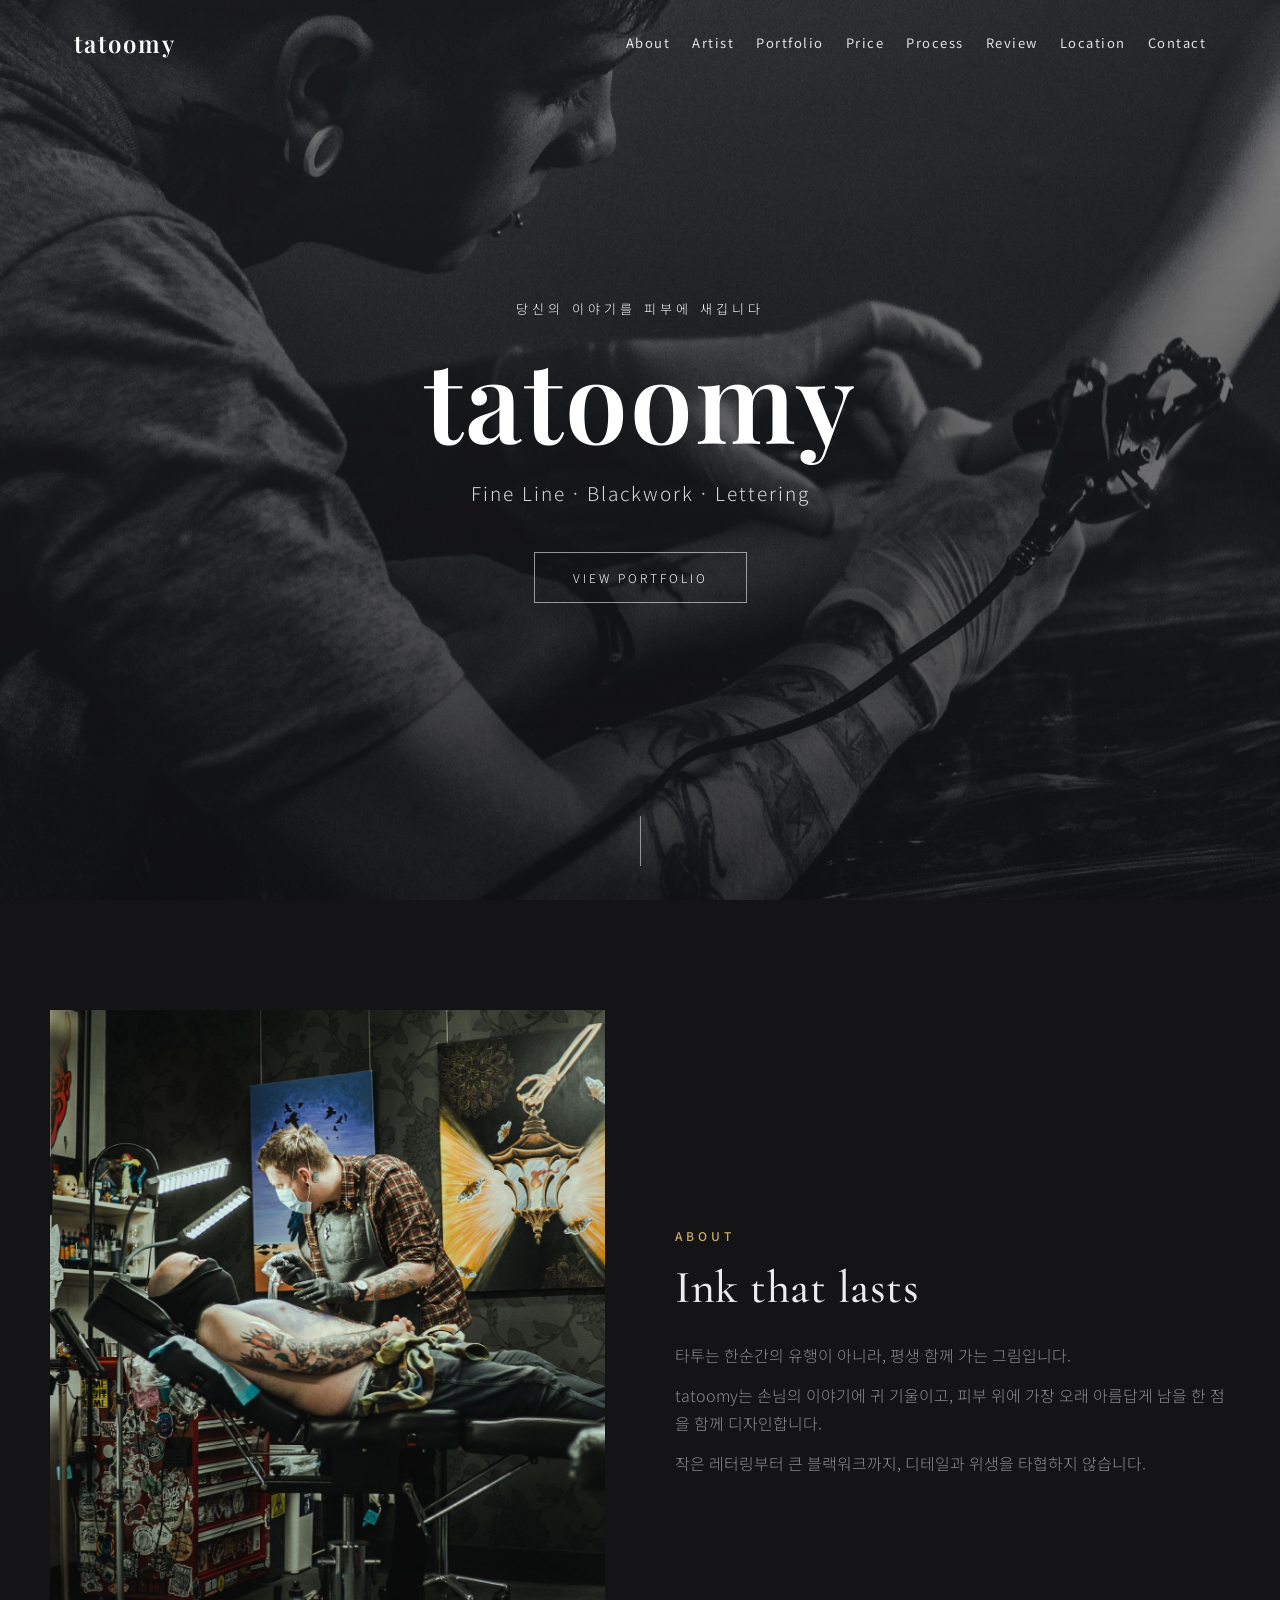
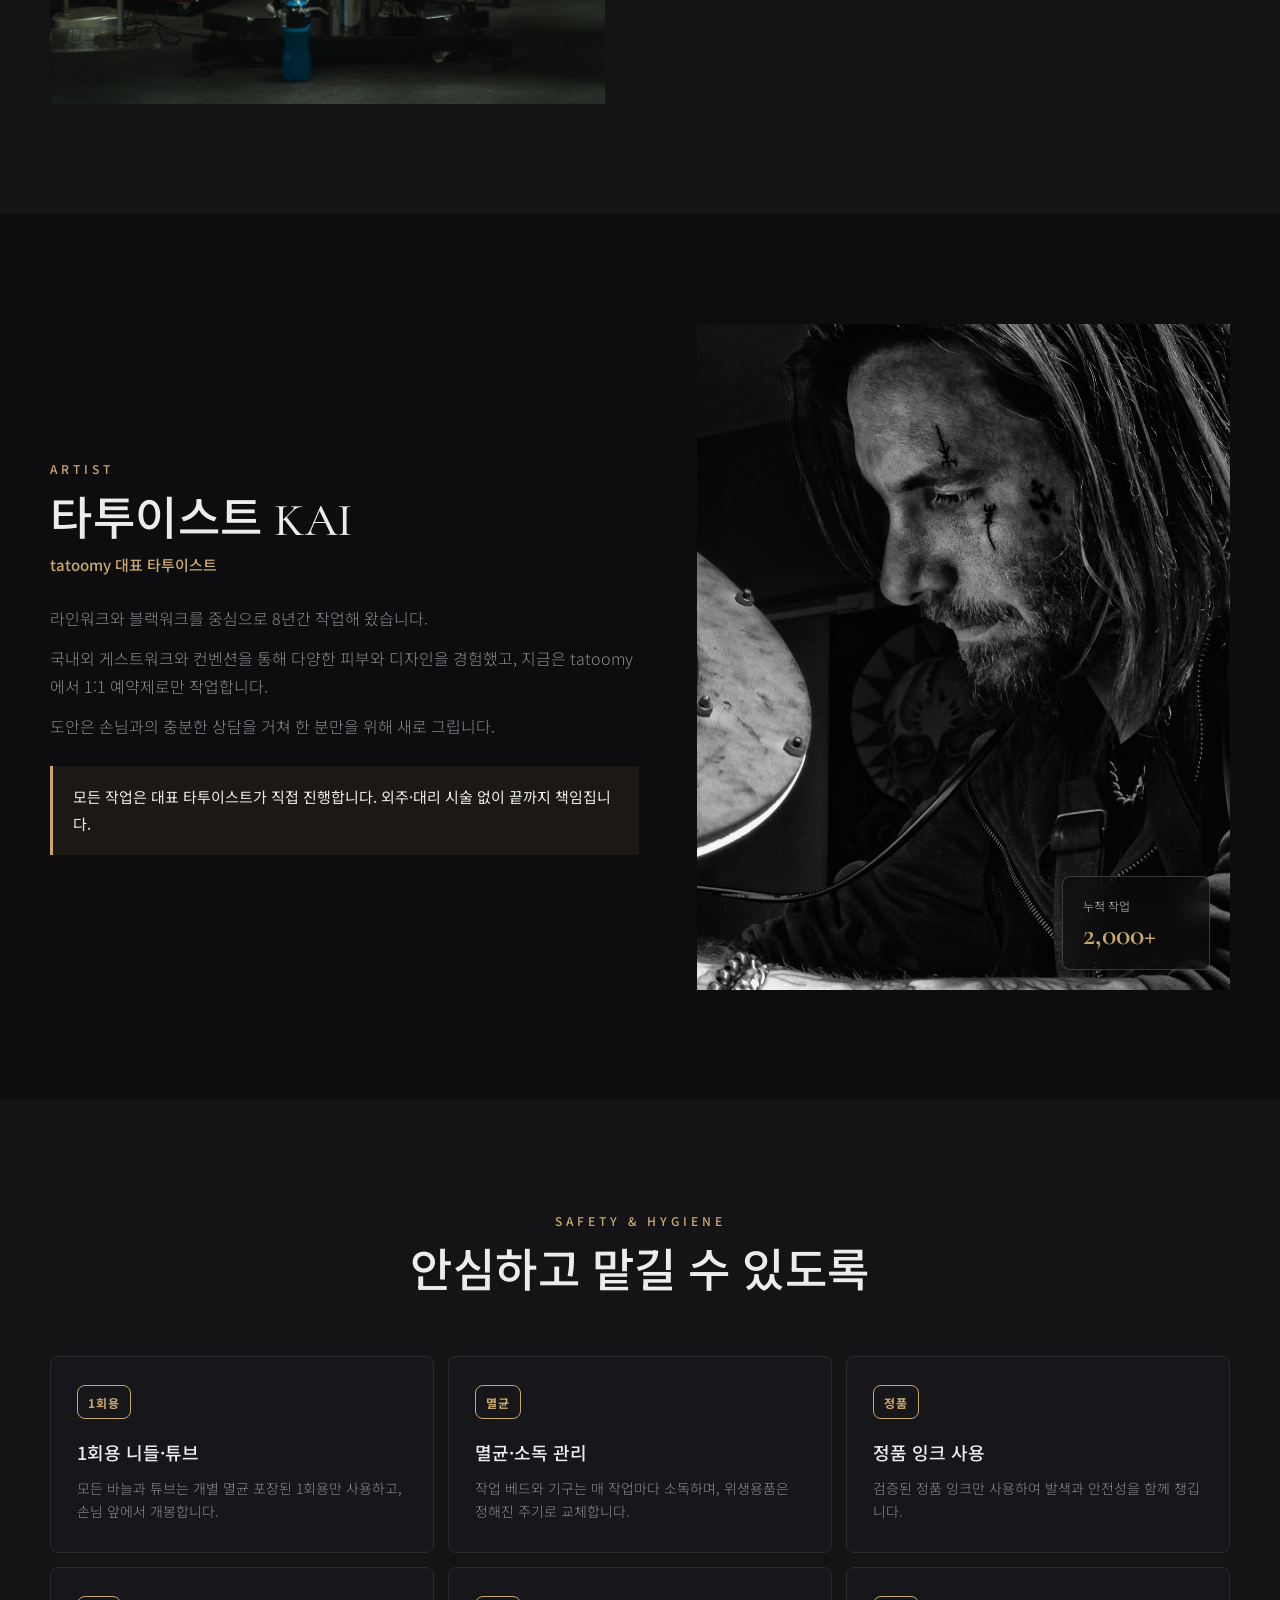
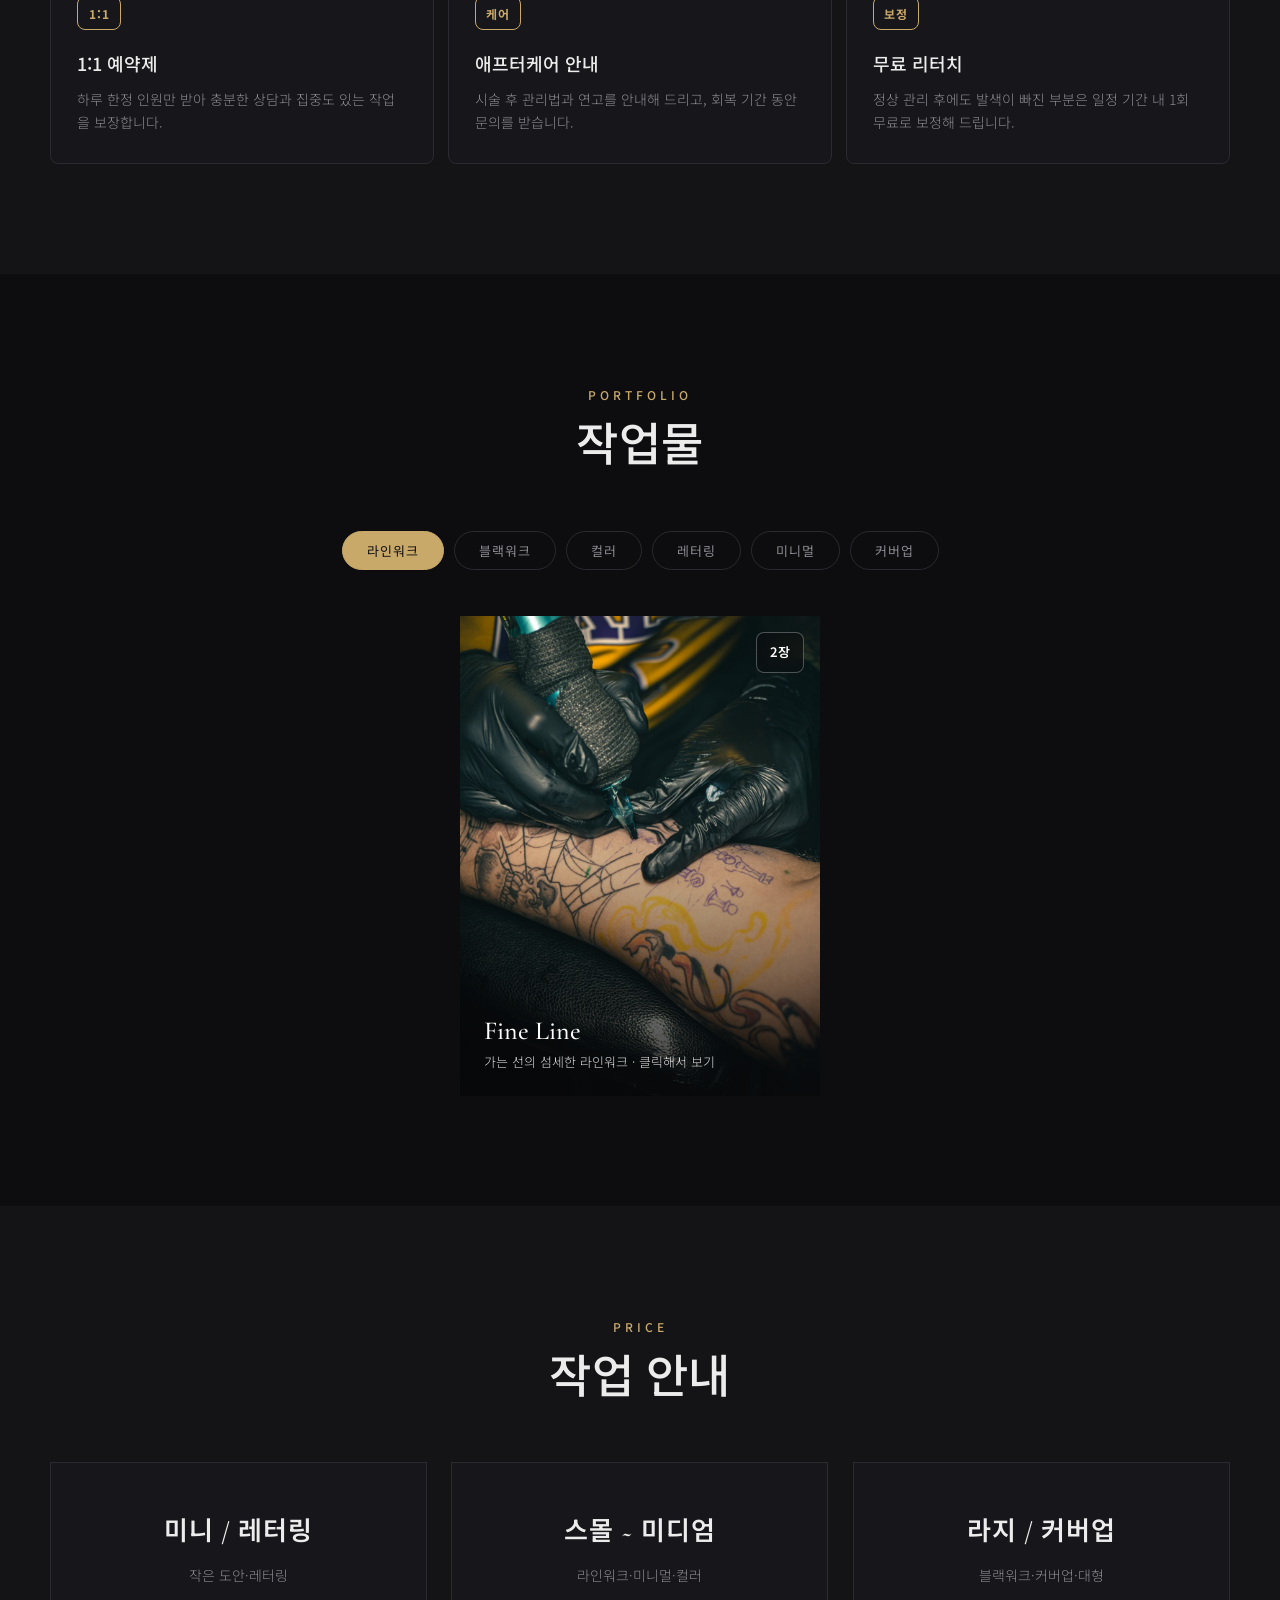
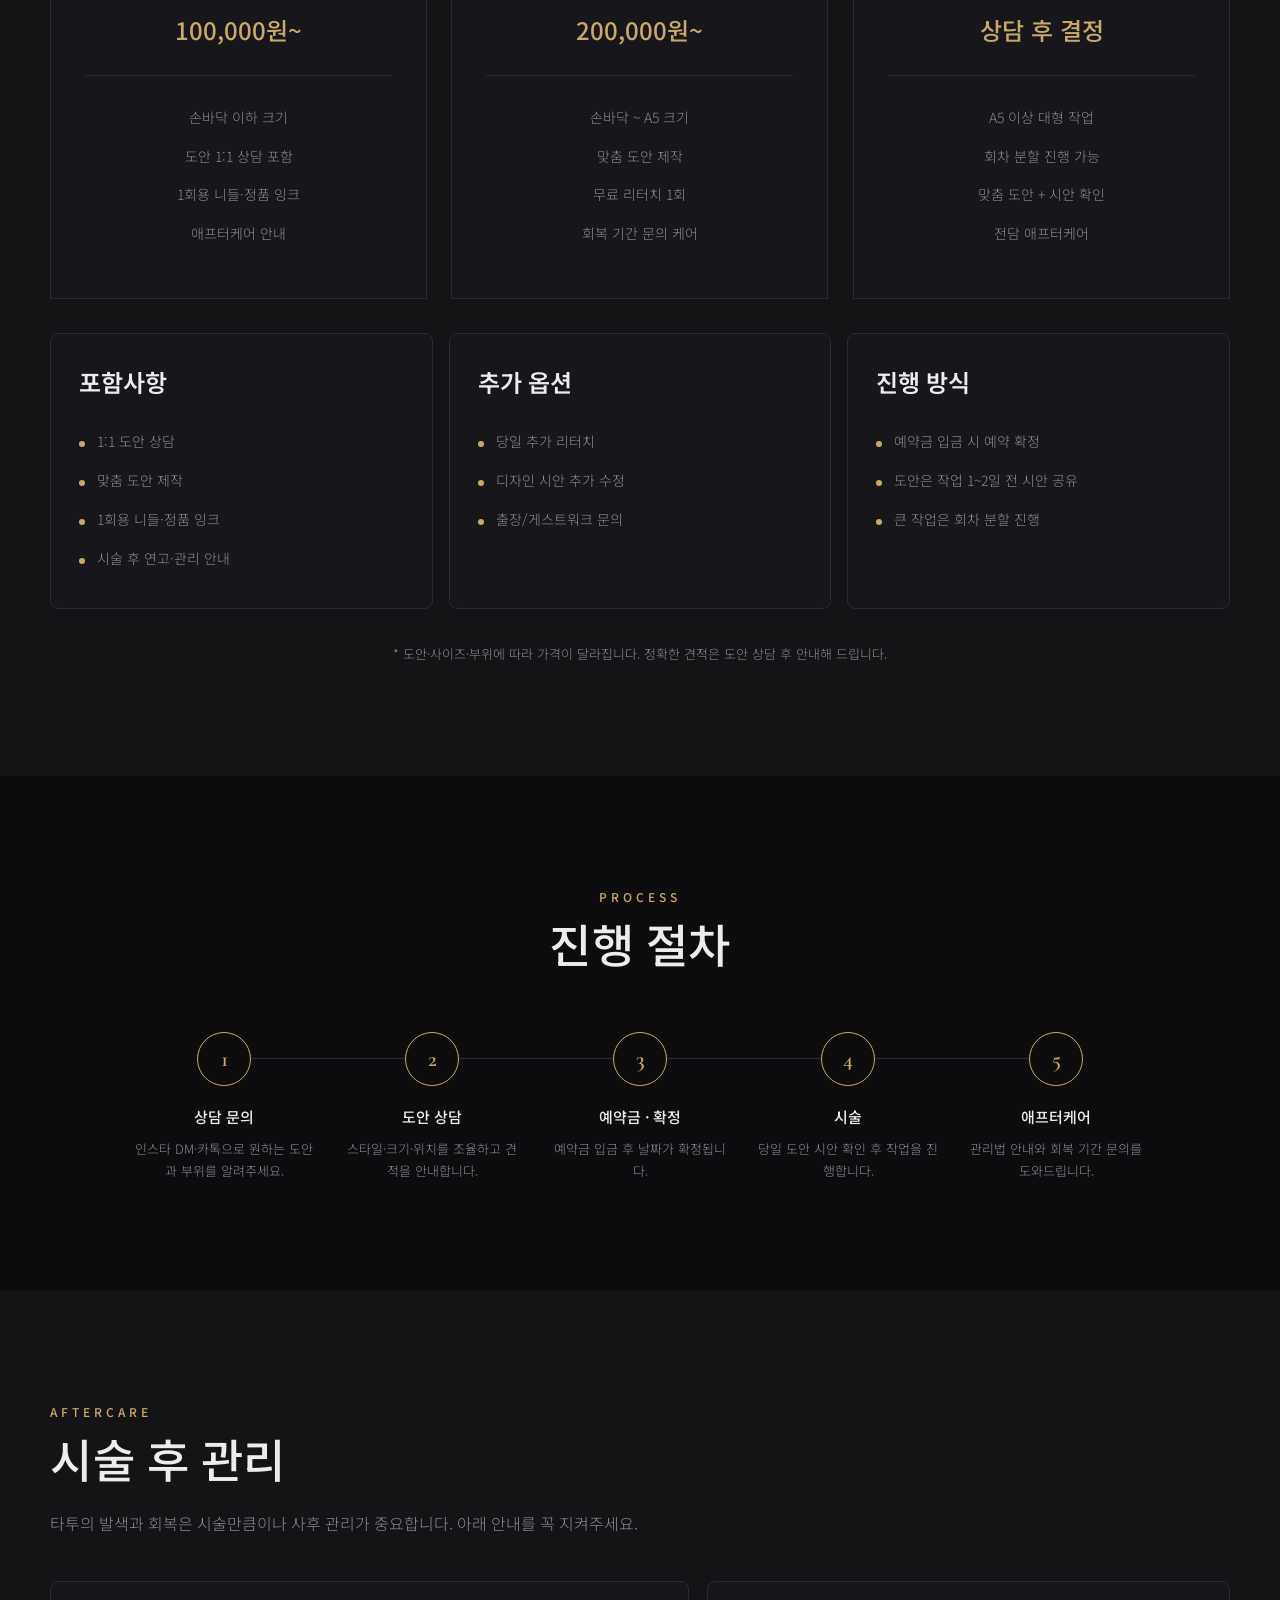
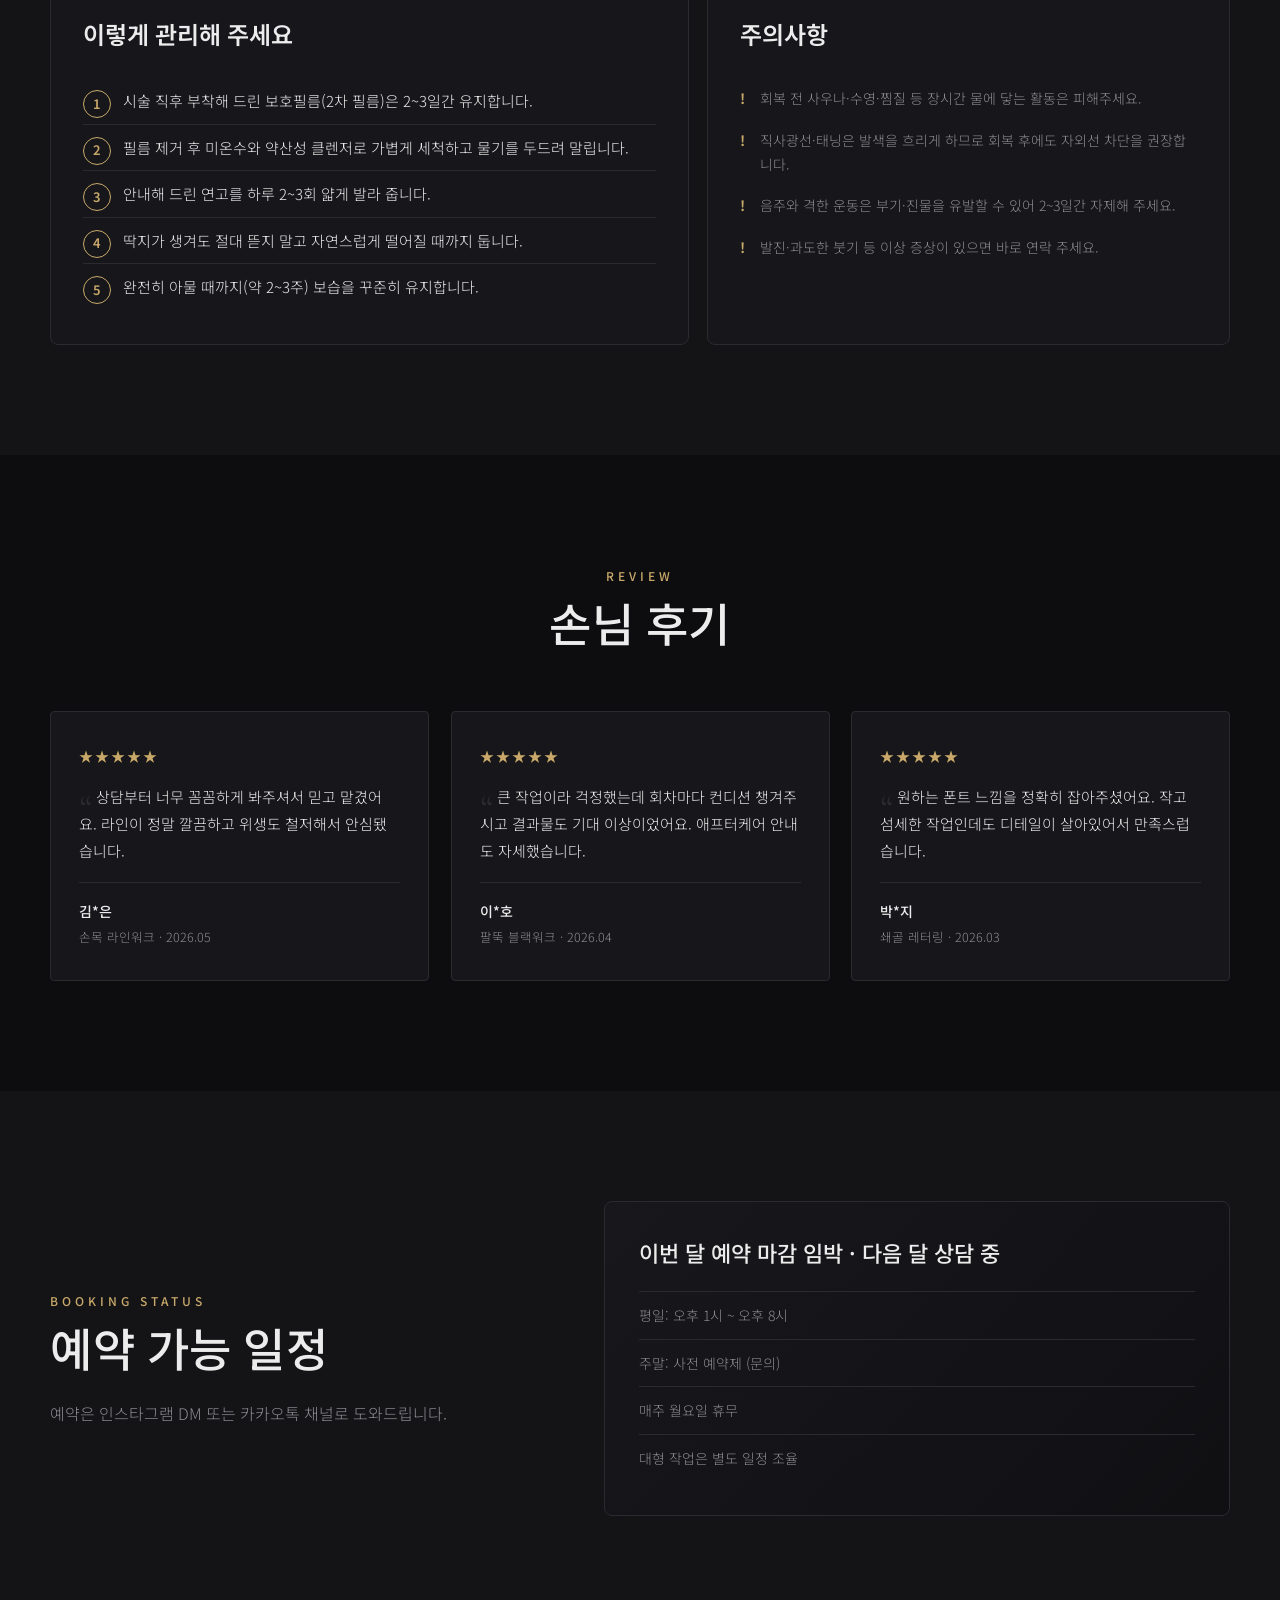
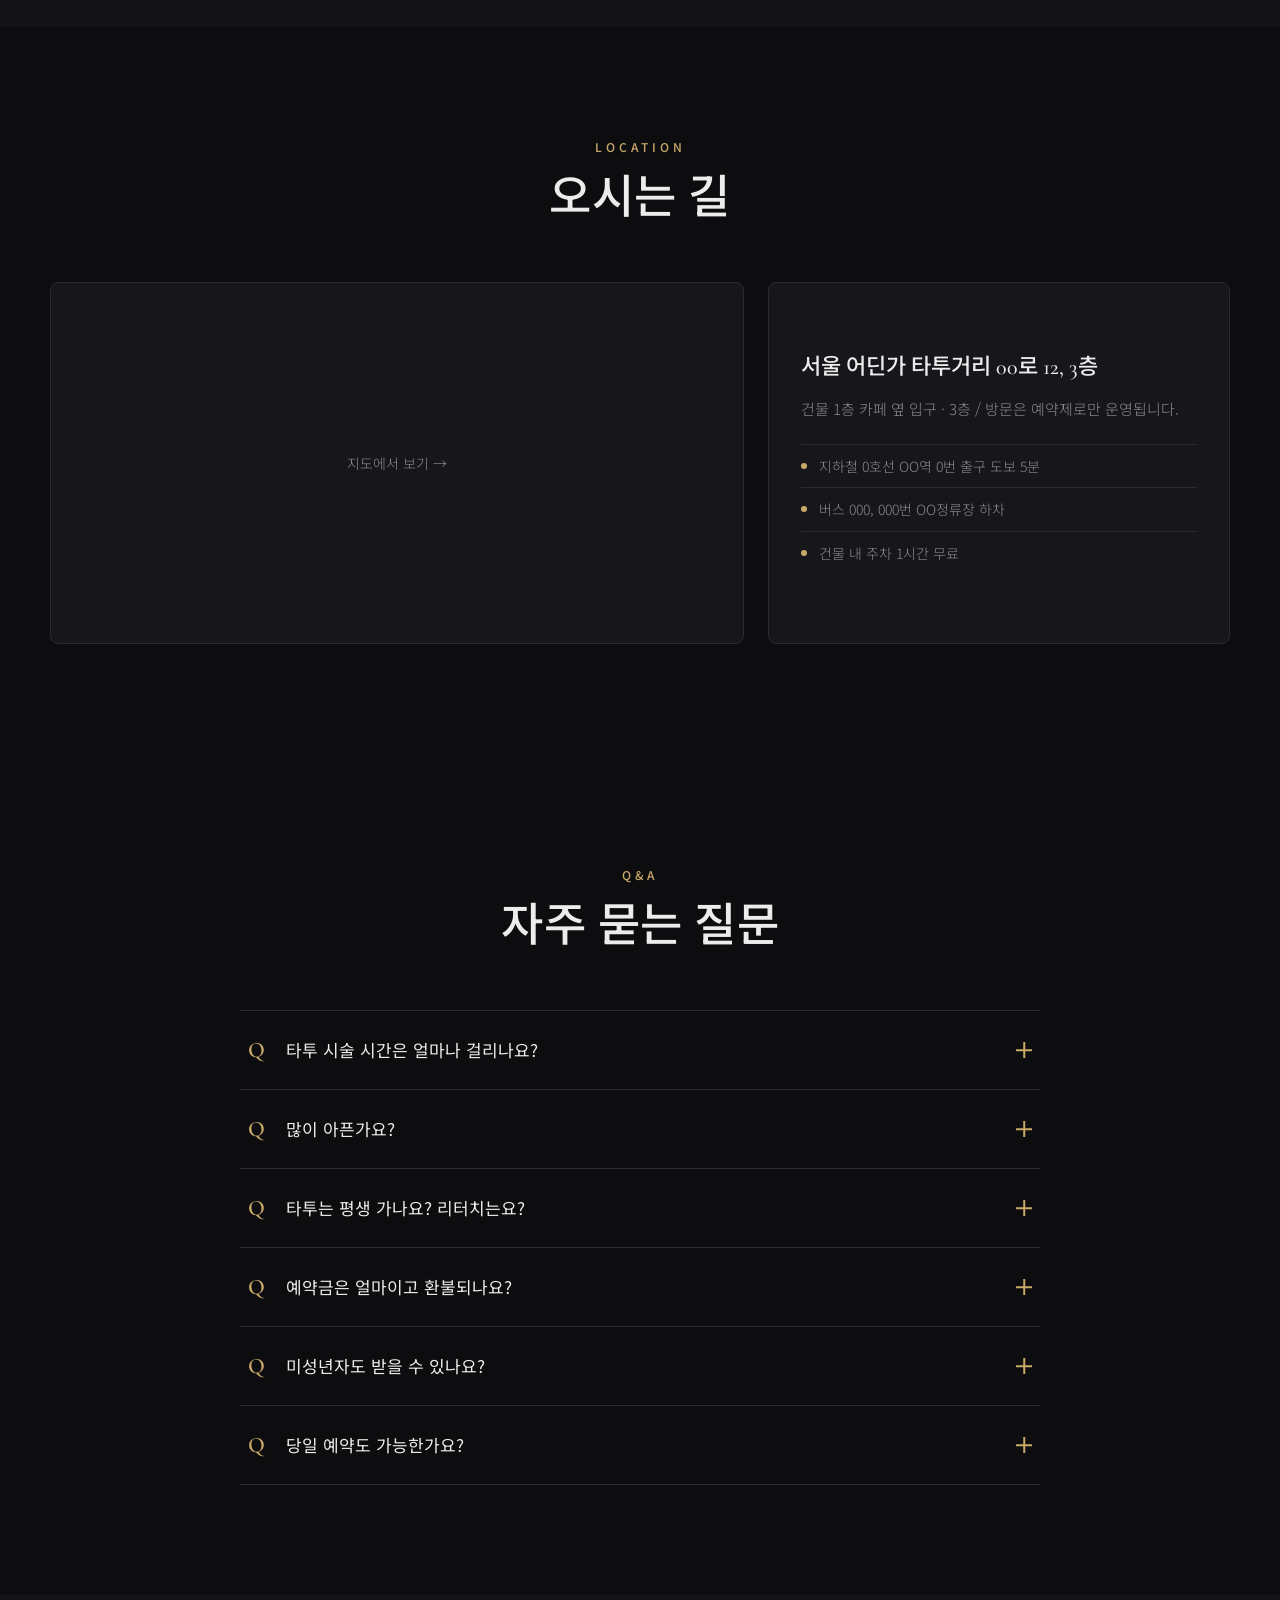
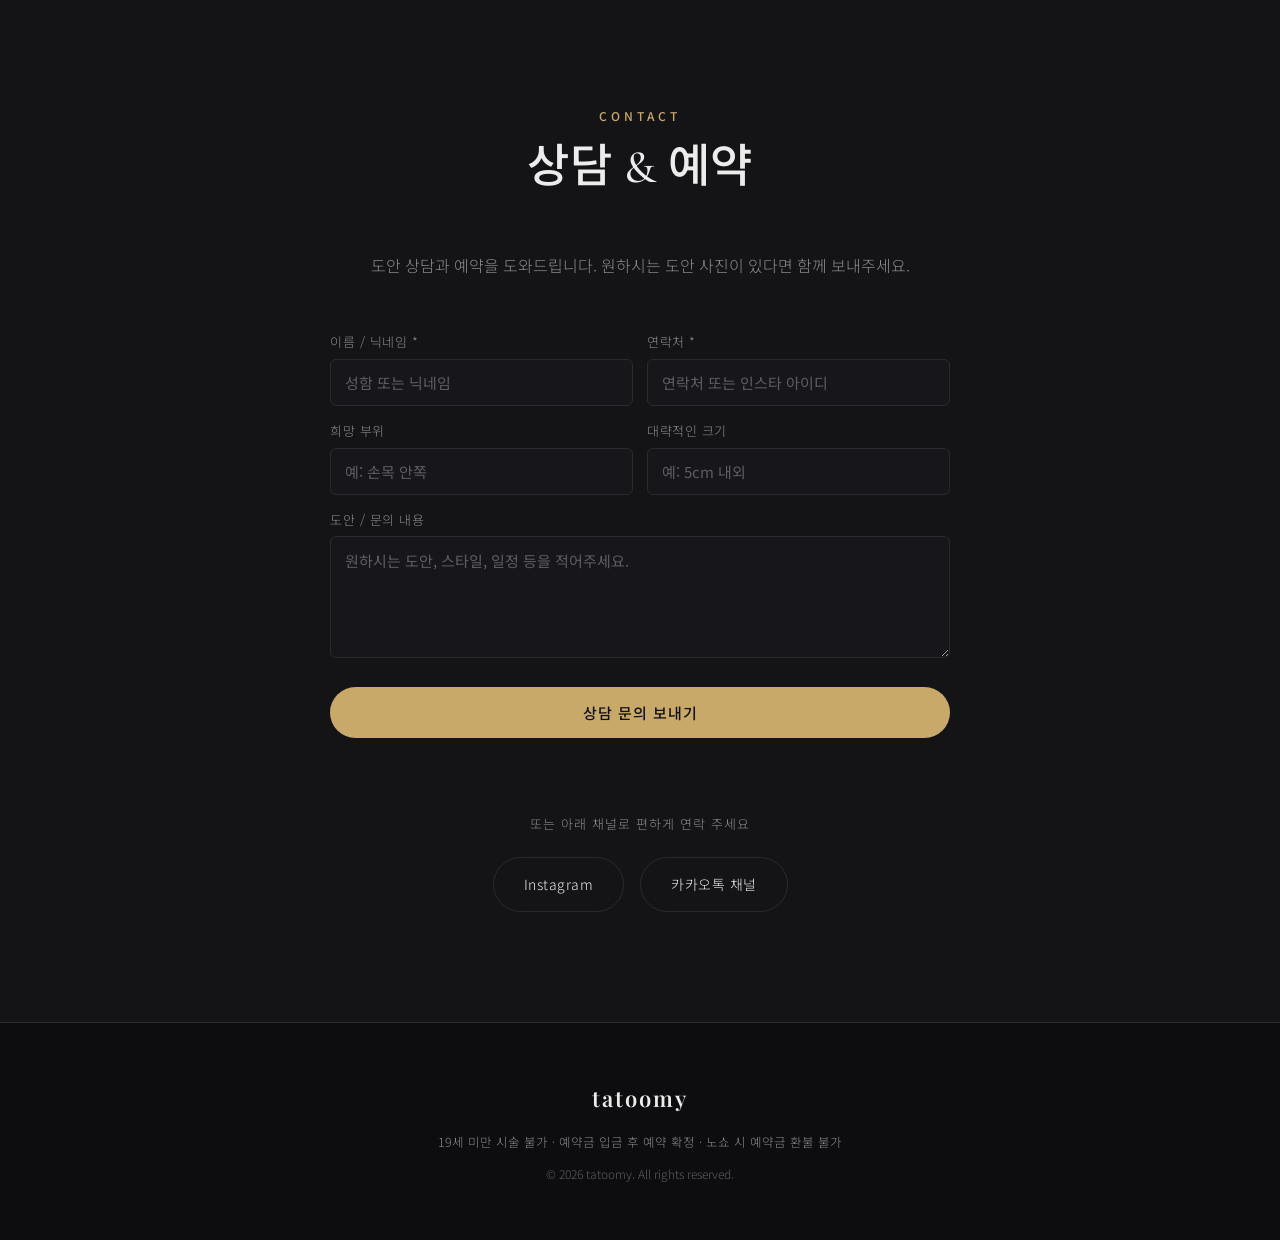
==== index.html @ add06e9d "init: tatoomy 타투이스트 개인 홈페이지 초기 스캐폴딩 - 다크/모노톤 정적 사이트 (HTML/CSS/JS, 서버 없음) - 13개 섹션: 히어로·소개·아티스트·위생안전·" ====
<!DOCTYPE html>
<html lang="ko">
<head>
  <meta charset="UTF-8" />
  <meta name="viewport" content="width=device-width, initial-scale=1.0" />
  <title>tatoomy · 타투 스튜디오</title>
  <meta name="description" content="tatoomy - 라인워크부터 블랙워크까지, 당신의 이야기를 새기는 타투. 도안 상담·예약 안내." />

  <!-- 폰트 -->
  <link rel="preconnect" href="https://fonts.googleapis.com" />
  <link rel="preconnect" href="https://fonts.gstatic.com" crossorigin />
  <link href="https://fonts.googleapis.com/css2?family=Cormorant+Garamond:wght@400;500;600&family=Playfair+Display:ital,wght@0,500;0,600;0,700;1,500;1,600&family=Noto+Sans+KR:wght@300;400;500;700&display=swap" rel="stylesheet" />

  <link rel="stylesheet" href="css/style.css" />
</head>
<body>

  <!-- ============ 헤더 ============ -->
  <header class="site-header" id="header">
    <div class="header-inner">
      <a href="#hero" class="logo" data-brand>tatoomy</a>

      <nav class="nav" id="nav">
        <a href="#about">About</a>
        <a href="#artist">Artist</a>
        <a href="#portfolio">Portfolio</a>
        <a href="#price">Price</a>
        <a href="#process">Process</a>
        <a href="#reviews">Review</a>
        <a href="#location">Location</a>
        <a href="#contact">Contact</a>
      </nav>

      <button class="nav-toggle" id="navToggle" aria-label="메뉴 열기">
        <span></span><span></span><span></span>
      </button>
    </div>
  </header>

  <!-- ============ 히어로 ============ -->
  <section class="hero" id="hero">
    <div class="hero-bg" data-hero-bg></div>
    <div class="hero-overlay"></div>
    <div class="hero-content">
      <p class="hero-eyebrow" data-tagline>당신의 이야기를 피부에 새깁니다</p>
      <h1 class="hero-title" data-hero-title>tatoomy</h1>
      <p class="hero-sub" data-hero-sub>Fine Line · Blackwork · Lettering</p>
      <a href="#portfolio" class="hero-btn">VIEW PORTFOLIO</a>
    </div>
    <div class="scroll-hint"><span></span></div>
  </section>

  <!-- ============ 소개 ============ -->
  <section class="about section" id="about">
    <div class="about-grid">
      <div class="about-img reveal reveal-left">
        <img data-about-img alt="tatoomy 스튜디오" />
      </div>
      <div class="about-text reveal reveal-right">
        <p class="section-label">ABOUT</p>
        <h2 class="section-title" data-about-title>Ink that lasts</h2>
        <div class="about-body" data-about-body></div>
      </div>
    </div>
  </section>

  <!-- ============ 타투이스트 프로필 ============ -->
  <section class="artist section" id="artist">
    <div class="artist-grid">
      <div class="artist-copy reveal reveal-left">
        <p class="section-label">ARTIST</p>
        <h2 class="section-title" data-artist-title>타투이스트 KAI</h2>
        <p class="artist-role" data-artist-role>tatoomy 대표 타투이스트</p>
        <div class="artist-body" data-artist-body></div>
        <p class="artist-promise" data-artist-promise></p>
      </div>
      <div class="artist-profile reveal reveal-right">
        <img data-artist-img alt="tatoomy 타투이스트" />
        <div class="profile-stats">
          <span data-artist-count-label>누적 작업</span>
          <strong data-artist-count>2,000+</strong>
        </div>
      </div>
    </div>
  </section>

  <!-- ============ 위생·안전 ============ -->
  <section class="why section" id="safety">
    <div class="section-head center reveal">
      <p class="section-label">SAFETY &amp; HYGIENE</p>
      <h2 class="section-title">안심하고 맡길 수 있도록</h2>
    </div>
    <div class="trust-grid" id="trustGrid"><!-- JS로 자동 생성 --></div>
  </section>

  <!-- ============ 포트폴리오 ============ -->
  <section class="portfolio section" id="portfolio">
    <div class="section-head center reveal">
      <p class="section-label">PORTFOLIO</p>
      <h2 class="section-title">작업물</h2>
    </div>

    <div class="filters reveal" id="filters">
      <button class="filter active" data-filter="linework">라인워크</button>
      <button class="filter" data-filter="blackwork">블랙워크</button>
      <button class="filter" data-filter="color">컬러</button>
      <button class="filter" data-filter="lettering">레터링</button>
      <button class="filter" data-filter="minimal">미니멀</button>
      <button class="filter" data-filter="coverup">커버업</button>
    </div>

    <div class="gallery" id="gallery"><!-- JS로 자동 생성 --></div>
  </section>

  <!-- ============ 가격 ============ -->
  <section class="price section" id="price">
    <div class="section-head center reveal">
      <p class="section-label">PRICE</p>
      <h2 class="section-title">작업 안내</h2>
    </div>
    <div class="price-grid" id="priceGrid"><!-- JS로 자동 생성 --></div>
    <div class="product-guide reveal" id="productGuide"><!-- JS로 자동 생성 --></div>
    <p class="price-note reveal">* 도안·사이즈·부위에 따라 가격이 달라집니다. 정확한 견적은 도안 상담 후 안내해 드립니다.</p>
  </section>

  <!-- ============ 진행 절차 ============ -->
  <section class="process section" id="process">
    <div class="section-head center reveal">
      <p class="section-label">PROCESS</p>
      <h2 class="section-title">진행 절차</h2>
    </div>
    <div class="process-list" id="processList"><!-- JS로 자동 생성 --></div>
  </section>

  <!-- ============ 애프터케어 ============ -->
  <section class="aftercare section" id="aftercare">
    <div class="aftercare-inner">
      <div class="aftercare-head reveal reveal-left">
        <p class="section-label">AFTERCARE</p>
        <h2 class="section-title" data-aftercare-title>시술 후 관리</h2>
        <p class="aftercare-intro" data-aftercare-intro></p>
      </div>
      <div class="aftercare-cols">
        <div class="aftercare-card reveal">
          <h3>이렇게 관리해 주세요</h3>
          <ol id="aftercareSteps"><!-- JS로 자동 생성 --></ol>
        </div>
        <div class="aftercare-card caution reveal">
          <h3>주의사항</h3>
          <ul id="aftercareCautions"><!-- JS로 자동 생성 --></ul>
        </div>
      </div>
    </div>
  </section>

  <!-- ============ 후기 ============ -->
  <section class="reviews section" id="reviews">
    <div class="section-head center reveal">
      <p class="section-label">REVIEW</p>
      <h2 class="section-title">손님 후기</h2>
    </div>
    <div class="review-grid" id="reviewGrid"><!-- JS로 자동 생성 --></div>
  </section>

  <!-- ============ 예약 가능 일정 ============ -->
  <section class="availability section" id="availability">
    <div class="availability-inner reveal">
      <div>
        <p class="section-label">BOOKING STATUS</p>
        <h2 class="section-title" data-availability-title>예약 가능 일정</h2>
        <p class="availability-note" data-availability-note></p>
      </div>
      <div class="availability-panel">
        <p data-availability-status>이번 달 예약 마감 임박 · 다음 달 상담 중</p>
        <ul id="availabilityList"><!-- JS로 자동 생성 --></ul>
      </div>
    </div>
  </section>

  <!-- ============ 오시는 길 ============ -->
  <section class="location section" id="location">
    <div class="section-head center reveal">
      <p class="section-label">LOCATION</p>
      <h2 class="section-title" data-location-title>오시는 길</h2>
    </div>
    <div class="location-grid reveal">
      <div class="location-map" id="locationMap"><!-- JS로 자동 생성 (지도) --></div>
      <div class="location-info">
        <p class="loc-address" data-location-address></p>
        <p class="loc-note" data-location-note></p>
        <ul class="loc-transit" id="locationTransit"><!-- JS로 자동 생성 --></ul>
      </div>
    </div>
  </section>

  <!-- ============ Q&A ============ -->
  <section class="faq section" id="faq">
    <div class="section-head center reveal">
      <p class="section-label">Q&amp;A</p>
      <h2 class="section-title">자주 묻는 질문</h2>
    </div>
    <div class="faq-list" id="faqList"><!-- JS로 자동 생성 --></div>
  </section>

  <!-- ============ 문의 ============ -->
  <section class="contact section" id="contact">
    <div class="section-head center reveal">
      <p class="section-label">CONTACT</p>
      <h2 class="section-title">상담 &amp; 예약</h2>
    </div>
    <p class="contact-lead reveal" id="bookingNote">도안 상담과 예약을 도와드립니다. 원하시는 도안 사진이 있다면 함께 보내주세요.</p>

    <form class="booking-form reveal" id="bookingForm">
      <div class="bf-row">
        <div><label>이름 / 닉네임 *</label><input type="text" name="name" required placeholder="성함 또는 닉네임" /></div>
        <div><label>연락처 *</label><input type="text" name="phone" required placeholder="연락처 또는 인스타 아이디" /></div>
      </div>
      <div class="bf-row">
        <div><label>희망 부위</label><input type="text" name="part" placeholder="예: 손목 안쪽" /></div>
        <div><label>대략적인 크기</label><input type="text" name="size" placeholder="예: 5cm 내외" /></div>
      </div>
      <label>도안 / 문의 내용</label>
      <textarea name="message" rows="4" placeholder="원하시는 도안, 스타일, 일정 등을 적어주세요."></textarea>
      <button type="submit" class="bf-submit">상담 문의 보내기</button>
      <p class="bf-status" id="bookingStatus"></p>
    </form>

    <p class="contact-or reveal">또는 아래 채널로 편하게 연락 주세요</p>
    <div class="contact-links reveal" id="contactLinks"><!-- JS로 자동 생성 --></div>
  </section>

  <!-- ============ 푸터 ============ -->
  <footer class="site-footer">
    <p class="footer-brand" data-brand>tatoomy</p>
    <p class="footer-policy" data-policy>19세 미만 시술 불가 · 예약금 입금 후 예약 확정 · 노쇼 시 예약금 환불 불가</p>
    <p class="footer-copy">© <span id="year"></span> tatoomy. All rights reserved.</p>
  </footer>

  <!-- ============ 라이트박스 ============ -->
  <div class="lightbox" id="lightbox">
    <button class="lb-close" id="lbClose" aria-label="닫기">&times;</button>
    <button class="lb-nav lb-prev" id="lbPrev" aria-label="이전">&#8249;</button>
    <div class="lb-stage" id="lbStage"><!-- 사진/영상이 들어갑니다 --></div>
    <button class="lb-nav lb-next" id="lbNext" aria-label="다음">&#8250;</button>
  </div>

  <!-- 기본값(폴백) → CMS가 관리하는 settings.json 으로 덮어쓴 뒤 앱 실행 -->
  <script src="js/site-config.js"></script>
  <script>
    (function () {
      function run() { var s = document.createElement("script"); s.src = "js/main.js"; document.body.appendChild(s); }
      fetch("content/settings.json", { cache: "no-store" })
        .then(function (r) { if (!r.ok) throw 0; return r.json(); })
        .then(function (j) { window.SITE_CONFIG = j; })
        .catch(function () { /* settings.json 없으면 site-config.js 기본값 사용 */ })
        .then(run);
    })();
  </script>

  <!-- Netlify Identity: 관리자 초대 링크 처리 후 /admin/ 으로 이동 -->
  <script src="https://identity.netlify.com/v1/netlify-identity-widget.js"></script>
  <script>
    if (window.netlifyIdentity) {
      window.netlifyIdentity.on("init", function (user) {
        if (!user) {
          window.netlifyIdentity.on("login", function () { document.location.href = "/admin/"; });
        }
      });
    }
  </script>
</body>
</html>
---- css/style.css ----
/* ============================================================
   tatoomy · 스타일 (다크 / 모노톤)
   색상/폰트만 바꾸려면 아래 :root 변수만 수정하세요.
   ============================================================ */
:root {
  --bg:        #0d0d0f;   /* 전체 배경 (잉크 블랙) */
  --bg-alt:    #141417;   /* 섹션 교차 배경 */
  --card:      #17171b;   /* 카드 배경 */
  --ink:       #ececec;   /* 기본 글자색 */
  --muted:     #8a8a90;   /* 보조 글자색 */
  --line:      #2a2a30;   /* 구분선 */
  --accent:    #c9a96a;   /* 포인트 색 (골드) */
  --accent-dark:#a98a4f;  /* 포인트 색 (진한) */
  --serif:     "Cormorant Garamond", "Noto Sans KR", serif;
  --display:   "Playfair Display", "Cormorant Garamond", serif;  /* 로고풍 메인 제목 폰트 */
  --sans:      "Noto Sans KR", -apple-system, BlinkMacSystemFont, sans-serif;
  --max:       1180px;
}

* { margin: 0; padding: 0; box-sizing: border-box; }
html { scroll-behavior: smooth; }
body {
  font-family: var(--sans);
  color: var(--ink);
  background: var(--bg);
  font-weight: 300;
  line-height: 1.75;
  -webkit-font-smoothing: antialiased;
}
img { display: block; max-width: 100%; }
a { color: inherit; text-decoration: none; }

.section { padding: 110px 24px; }
.section-head { margin-bottom: 56px; }
.section-head.center { text-align: center; }
.section-label {
  font-size: 12px; letter-spacing: 4px; color: var(--accent);
  font-weight: 500; margin-bottom: 14px; text-transform: uppercase;
}
.section-title {
  font-family: var(--serif); font-weight: 500;
  font-size: clamp(30px, 5vw, 46px); line-height: 1.2; letter-spacing: .5px;
}

/* ============ 헤더 ============ */
.site-header {
  position: fixed; top: 0; left: 0; width: 100%; z-index: 100;
  transition: background .4s, box-shadow .4s, padding .4s;
  padding: 22px 0;
}
.site-header.scrolled {
  background: rgba(13, 13, 15, .92);
  backdrop-filter: blur(10px);
  box-shadow: 0 1px 0 var(--line);
  padding: 14px 0;
}
.header-inner {
  max-width: var(--max); margin: 0 auto; padding: 0 24px;
  display: flex; align-items: center; justify-content: space-between;
}
.logo {
  font-family: var(--display); font-size: 24px; font-weight: 600;
  letter-spacing: 2px; color: #fff;
}
.nav { display: flex; gap: 22px; }
.nav a {
  font-size: 13px; letter-spacing: 1.5px; color: rgba(255,255,255,.86);
  font-weight: 400; position: relative; transition: color .4s;
}
.nav a:hover { color: #fff; }
.nav a::after {
  content: ""; position: absolute; left: 0; bottom: -6px;
  width: 0; height: 1px; background: var(--accent); transition: width .3s;
}
.nav a:hover::after { width: 100%; }

.nav-toggle { display: none; flex-direction: column; gap: 5px; background: none; border: none; cursor: pointer; padding: 6px; }
.nav-toggle span { width: 24px; height: 2px; background: #fff; transition: .3s; }

/* ============ 히어로 ============ */
.hero { position: relative; height: 100vh; min-height: 600px; display: flex; align-items: center; justify-content: center; text-align: center; overflow: hidden; background: #000; }
.hero-bg {
  position: absolute; inset: 0;
  background-size: cover; background-position: center;
  transform: scale(1.05); animation: heroZoom 14s ease-out forwards;
}
@keyframes heroZoom { to { transform: scale(1); } }
.hero-overlay { position: absolute; inset: 0; background: linear-gradient(180deg, rgba(8,8,10,.45), rgba(8,8,10,.72)); }
.hero-content { position: relative; color: #fff; padding: 0 24px; }
.hero-eyebrow { font-size: 13px; letter-spacing: 4px; margin-bottom: 22px; font-weight: 300; opacity: .9; }
.hero-title { font-family: var(--display); font-size: clamp(48px, 11vw, 112px); font-weight: 600; letter-spacing: 2px; line-height: 1; }
.hero-sub { margin-top: 22px; font-size: clamp(15px, 2.5vw, 19px); font-weight: 300; letter-spacing: 2px; color: rgba(255,255,255,.82); }
.hero-btn {
  display: inline-block; margin-top: 42px; padding: 14px 38px;
  border: 1px solid rgba(255,255,255,.55); color: #fff;
  font-size: 12px; letter-spacing: 3px; transition: .35s;
}
.hero-btn:hover { background: var(--accent); border-color: var(--accent); color: #111; }
.scroll-hint { position: absolute; bottom: 34px; left: 50%; transform: translateX(-50%); }
.scroll-hint span { display: block; width: 1px; height: 50px; background: rgba(255,255,255,.5); animation: scrollPulse 2s ease-in-out infinite; }
@keyframes scrollPulse { 0%,100%{ opacity:.2; transform:scaleY(.4); transform-origin:top;} 50%{ opacity:1; transform:scaleY(1);} }

/* ============ 소개 ============ */
.about { background: var(--bg-alt); }
.about-grid { max-width: var(--max); margin: 0 auto; display: grid; grid-template-columns: 1fr 1fr; gap: 70px; align-items: center; }
.about-img img { width: 100%; aspect-ratio: 4/5; object-fit: cover; background: var(--card); }
.about-text .section-title { margin-bottom: 26px; }
.about-body p { color: var(--muted); margin-bottom: 12px; font-size: 16px; }

/* ============ 타투이스트 ============ */
.artist { background: var(--bg); }
.artist-grid {
  max-width: var(--max); margin: 0 auto; display: grid;
  grid-template-columns: minmax(0, 1.05fr) minmax(280px, .95fr); gap: 58px; align-items: center;
}
.artist-role { color: var(--accent); font-size: 15px; font-weight: 500; margin: 4px 0 26px; }
.artist-body p { color: var(--muted); font-size: 16px; margin-bottom: 12px; }
.artist-promise {
  margin-top: 26px; padding: 18px 20px; border-left: 3px solid var(--accent);
  background: rgba(201,169,106,.08); color: var(--ink); font-size: 15px; font-weight: 400;
}
.artist-profile { position: relative; }
.artist-profile img {
  width: 100%; aspect-ratio: 4/5; object-fit: cover; background: var(--card);
}
.profile-stats {
  position: absolute; right: 20px; bottom: 20px; min-width: 148px;
  padding: 18px 20px; border: 1px solid rgba(255,255,255,.18); border-radius: 8px;
  color: #fff; background: rgba(13,13,15,.62); backdrop-filter: blur(12px);
}
.profile-stats span,
.profile-stats strong { display: block; }
.profile-stats span { font-size: 12px; opacity: .76; }
.profile-stats strong { margin-top: 2px; font-family: var(--serif); font-size: 30px; font-weight: 600; line-height: 1.1; color: var(--accent); }

/* ============ 위생·안전 ============ */
.why { background: var(--bg-alt); }
.trust-grid {
  max-width: var(--max); margin: 0 auto; display: grid;
  grid-template-columns: repeat(3, 1fr); gap: 14px;
}
.trust-card {
  min-height: 194px; padding: 28px 26px; border: 1px solid var(--line); border-radius: 8px;
  background: var(--card); transition: transform .35s, border-color .35s;
}
.trust-card:hover { transform: translateY(-4px); border-color: var(--accent); }
.trust-icon {
  display: inline-flex; align-items: center; justify-content: center;
  min-width: 44px; height: 34px; padding: 0 10px; border-radius: 8px;
  color: var(--accent); border: 1px solid var(--accent); background: transparent; font-size: 12px; font-weight: 700; letter-spacing: 1px;
}
.trust-card h3 { margin: 18px 0 8px; font-size: 18px; font-weight: 500; }
.trust-card p { color: var(--muted); font-size: 14px; line-height: 1.7; }

/* ============ 포트폴리오 ============ */
.portfolio { max-width: var(--max); margin: 0 auto; }
.filters { display: flex; justify-content: center; gap: 10px; flex-wrap: wrap; margin-bottom: 46px; }
.filter {
  background: none; border: 1px solid var(--line); color: var(--muted);
  padding: 9px 24px; font-size: 13px; letter-spacing: 1px; cursor: pointer;
  border-radius: 40px; font-family: var(--sans); transition: .3s;
}
.filter:hover { border-color: var(--accent); color: var(--accent); }
.filter.active { background: var(--accent); border-color: var(--accent); color: #111; }

.gallery { display: grid; grid-template-columns: repeat(auto-fit, minmax(260px, 360px)); justify-content: center; gap: 14px; }
.gallery-item { position: relative; overflow: hidden; cursor: pointer; aspect-ratio: 3/4; background: var(--card); }
.gallery-item img { width: 100%; height: 100%; object-fit: cover; transition: transform .7s ease; }
.gallery-item:hover img { transform: scale(1.06); }
.gallery-item .cap {
  position: absolute; inset: 0; display: flex; align-items: flex-end; justify-content: center;
  padding-bottom: 22px; color: #fff; font-size: 14px; letter-spacing: 2px;
  background: linear-gradient(180deg, rgba(8,8,10,0) 45%, rgba(8,8,10,.75)); opacity: 0; transition: opacity .35s;
}
.gallery-item:hover .cap { opacity: 1; }
.album-card .cap {
  justify-content: flex-start;
  padding: 24px;
  opacity: 1;
  letter-spacing: 0;
  background: linear-gradient(180deg, rgba(8,8,10,0) 34%, rgba(8,8,10,.82));
}
.album-meta strong,
.album-meta em { display: block; font-style: normal; }
.album-meta strong { font-family: var(--serif); font-size: 26px; font-weight: 500; line-height: 1.1; }
.album-meta em { margin-top: 8px; font-size: 13px; line-height: 1.45; opacity: .86; }
.album-count {
  position: absolute; top: 16px; right: 16px; z-index: 1; min-width: 48px; padding: 8px 12px;
  border: 1px solid rgba(255,255,255,.28); border-radius: 8px; color: #fff;
  background: rgba(13,13,15,.5); backdrop-filter: blur(8px);
  font-size: 13px; font-weight: 600; text-align: center;
}

/* ============ 가격 ============ */
.price { background: var(--bg-alt); }
.price-grid { max-width: var(--max); margin: 0 auto; display: grid; grid-template-columns: repeat(3, 1fr); gap: 24px; }
.price-card {
  background: var(--card); border: 1px solid var(--line); padding: 46px 34px; text-align: center;
  transition: transform .35s, border-color .35s;
}
.price-card:hover { transform: translateY(-6px); border-color: var(--accent); }
.price-card h3 { font-family: var(--serif); font-size: 26px; font-weight: 600; letter-spacing: 1px; }
.price-card .pc-desc { color: var(--muted); font-size: 14px; margin: 8px 0 22px; }
.price-card .pc-price { font-size: 24px; font-weight: 500; color: var(--accent); margin-bottom: 24px; }
.price-card ul { list-style: none; border-top: 1px solid var(--line); padding-top: 22px; }
.price-card li { font-size: 14px; color: var(--muted); padding: 7px 0; }
.price-note { text-align: center; color: var(--muted); font-size: 13px; margin-top: 34px; }
.product-guide {
  max-width: var(--max); margin: 34px auto 0; display: grid;
  grid-template-columns: repeat(3, 1fr); gap: 16px; text-align: left;
}
.product-detail { padding: 30px 28px; border: 1px solid var(--line); border-radius: 8px; background: var(--card); }
.product-detail h3 { font-family: var(--serif); font-size: 24px; font-weight: 600; margin-bottom: 16px; }
.product-detail ul { list-style: none; }
.product-detail li { position: relative; padding: 8px 0 8px 18px; color: var(--muted); font-size: 14px; line-height: 1.65; }
.product-detail li::before {
  content: ""; position: absolute; left: 0; top: 19px; width: 6px; height: 6px;
  border-radius: 50%; background: var(--accent);
}

/* ============ 진행 절차 ============ */
.process-list { max-width: 1040px; margin: 0 auto; display: grid; grid-template-columns: repeat(5, 1fr); gap: 0; position: relative; }
.process-step { text-align: center; padding: 0 14px; position: relative; }
.process-step:not(:last-child)::after {
  content: ""; position: absolute; top: 26px; left: 50%; width: 100%; height: 1px;
  background: var(--line); z-index: 0;
}
.process-step .num {
  position: relative; z-index: 1; width: 54px; height: 54px; margin: 0 auto 18px;
  border-radius: 50%; background: var(--bg); border: 1px solid var(--accent); color: var(--accent);
  display: flex; align-items: center; justify-content: center; font-family: var(--serif); font-size: 22px; font-weight: 600;
}
.process-step .p-title { font-size: 15px; font-weight: 500; margin-bottom: 8px; }
.process-step .p-desc { font-size: 13px; color: var(--muted); line-height: 1.65; }

/* ============ 애프터케어 ============ */
.aftercare { background: var(--bg-alt); }
.aftercare-inner { max-width: var(--max); margin: 0 auto; }
.aftercare-head { max-width: 680px; margin-bottom: 44px; }
.aftercare-head .section-title { margin-bottom: 18px; }
.aftercare-intro { color: var(--muted); font-size: 16px; }
.aftercare-cols { display: grid; grid-template-columns: 1.1fr .9fr; gap: 18px; }
.aftercare-card { padding: 34px 32px; border: 1px solid var(--line); border-radius: 8px; background: var(--card); }
.aftercare-card h3 { font-family: var(--serif); font-size: 24px; font-weight: 600; margin-bottom: 20px; }
.aftercare-card ol { list-style: none; counter-reset: care; }
.aftercare-card ol li { counter-increment: care; position: relative; padding: 10px 0 10px 40px; color: var(--ink); font-size: 15px; line-height: 1.7; border-top: 1px solid var(--line); }
.aftercare-card ol li:first-child { border-top: none; }
.aftercare-card ol li::before {
  content: counter(care); position: absolute; left: 0; top: 12px;
  width: 26px; height: 26px; border-radius: 50%; border: 1px solid var(--accent); color: var(--accent);
  display: flex; align-items: center; justify-content: center; font-size: 13px; font-weight: 600;
}
.aftercare-card.caution ul { list-style: none; }
.aftercare-card.caution li { position: relative; padding: 9px 0 9px 20px; color: var(--muted); font-size: 14px; line-height: 1.7; }
.aftercare-card.caution li::before { content: "!"; position: absolute; left: 0; top: 9px; color: var(--accent); font-weight: 700; }

/* ============ 후기 ============ */
.reviews { background: var(--bg); }
.review-grid { max-width: var(--max); margin: 0 auto; display: grid; grid-template-columns: repeat(3, 1fr); gap: 22px; }
.review-card {
  background: var(--card); border: 1px solid var(--line); border-radius: 4px; padding: 32px 28px;
  display: flex; flex-direction: column; transition: transform .35s, border-color .35s;
}
.review-card:hover { transform: translateY(-5px); border-color: var(--accent); }
.review-card .stars { color: var(--accent); letter-spacing: 2px; font-size: 14px; margin-bottom: 14px; }
.review-card .r-photo { width: 100%; aspect-ratio: 4/3; object-fit: cover; border-radius: 4px; margin-bottom: 16px; background: var(--bg-alt); }
.review-card .r-text { font-size: 15px; color: var(--ink); line-height: 1.8; flex: 1; }
.review-card .r-text::before { content: "\201C"; font-family: var(--serif); font-size: 40px; color: var(--line); line-height: 0; vertical-align: -18px; margin-right: 4px; }
.review-card .r-meta { margin-top: 18px; padding-top: 16px; border-top: 1px solid var(--line); }
.review-card .r-name { font-weight: 500; font-size: 14px; }
.review-card .r-sub { font-size: 12.5px; color: var(--muted); margin-top: 3px; }

/* ============ 예약 가능 일정 ============ */
.availability { background: var(--bg-alt); }
.availability-inner {
  max-width: var(--max); margin: 0 auto; display: grid; grid-template-columns: minmax(0, .9fr) minmax(320px, 1.1fr);
  gap: 42px; align-items: center;
}
.availability-note { margin-top: 18px; color: var(--muted); font-size: 16px; }
.availability-panel {
  padding: 34px; border: 1px solid var(--line); border-radius: 8px;
  background: linear-gradient(135deg, #18181c, #101013);
}
.availability-panel p { color: var(--ink); font-size: 22px; font-weight: 500; line-height: 1.5; }
.availability-panel ul { list-style: none; margin-top: 22px; }
.availability-panel li { padding: 11px 0; border-top: 1px solid var(--line); color: var(--muted); font-size: 14px; }

/* ============ 오시는 길 ============ */
.location { background: var(--bg); }
.location-grid { max-width: var(--max); margin: 0 auto; display: grid; grid-template-columns: 1.2fr .8fr; gap: 24px; align-items: stretch; }
.location-map { min-height: 360px; border: 1px solid var(--line); border-radius: 8px; overflow: hidden; background: var(--card); }
.location-map iframe { width: 100%; height: 100%; min-height: 360px; border: 0; filter: grayscale(.3) brightness(.92); }
.location-map .map-empty { display: flex; height: 100%; min-height: 360px; align-items: center; justify-content: center; color: var(--muted); font-size: 14px; text-align: center; padding: 24px; }
.location-info { padding: 34px 32px; border: 1px solid var(--line); border-radius: 8px; background: var(--card); display: flex; flex-direction: column; justify-content: center; }
.loc-address { font-family: var(--serif); font-size: 22px; font-weight: 500; line-height: 1.4; }
.loc-note { margin-top: 14px; color: var(--muted); font-size: 15px; line-height: 1.7; }
.loc-transit { list-style: none; margin-top: 22px; }
.loc-transit li { position: relative; padding: 9px 0 9px 18px; border-top: 1px solid var(--line); color: var(--muted); font-size: 14px; }
.loc-transit li::before { content: ""; position: absolute; left: 0; top: 18px; width: 6px; height: 6px; border-radius: 50%; background: var(--accent); }

/* ============ 문의 ============ */
.contact { text-align: center; background: var(--bg-alt); }
.contact-lead { color: var(--muted); font-size: 16px; margin-bottom: 38px; max-width: 600px; margin-left: auto; margin-right: auto; }
.contact-links { display: flex; justify-content: center; gap: 16px; flex-wrap: wrap; }
.contact-links a {
  display: inline-flex; align-items: center; gap: 9px;
  border: 1px solid var(--line); padding: 14px 30px; border-radius: 40px;
  font-size: 14px; letter-spacing: .5px; transition: .3s;
}
.contact-links a:hover { border-color: var(--accent); color: var(--accent); }

/* ============ 예약 문의 폼 ============ */
.booking-form { max-width: 620px; margin: 0 auto 40px; text-align: left; }
.bf-row { display: grid; grid-template-columns: 1fr 1fr; gap: 14px; }
.booking-form label { display: block; font-size: 13px; color: var(--muted); margin: 14px 0 5px; letter-spacing: .5px; }
.booking-form input, .booking-form textarea {
  width: 100%; border: 1px solid var(--line); border-radius: 6px; padding: 12px 14px;
  font-family: var(--sans); font-size: 15px; background: var(--card); color: var(--ink); transition: border-color .2s;
}
.booking-form input::placeholder, .booking-form textarea::placeholder { color: #5c5c63; }
.booking-form input:focus, .booking-form textarea:focus { outline: none; border-color: var(--accent); }
.booking-form textarea { resize: vertical; line-height: 1.6; }
.bf-submit {
  width: 100%; margin-top: 22px; padding: 15px; border: none; border-radius: 40px;
  background: var(--accent); color: #111; font-size: 15px; letter-spacing: 1px; cursor: pointer;
  font-family: var(--sans); font-weight: 500; transition: background .3s;
}
.bf-submit:hover { background: var(--accent-dark); }
.bf-submit:disabled { opacity: .6; cursor: default; }
.bf-status { text-align: center; font-size: 14px; margin-top: 14px; min-height: 20px; }
.bf-status.ok { color: #6fbf99; } .bf-status.err { color: #d98a82; }
.contact-or { color: var(--muted); font-size: 13px; margin: 6px 0 22px; letter-spacing: 1px; }

/* ============ 푸터 ============ */
.site-footer { text-align: center; padding: 56px 24px; border-top: 1px solid var(--line); background: var(--bg); }
.footer-brand { font-family: var(--display); font-size: 22px; letter-spacing: 2px; font-weight: 600; }
.footer-policy { color: var(--muted); font-size: 12.5px; margin-top: 14px; line-height: 1.7; }
.footer-copy { color: #5c5c63; font-size: 12px; margin-top: 10px; }

/* ============ 라이트박스 ============ */
.lightbox { position: fixed; inset: 0; z-index: 200; background: rgba(5,5,7,.95); display: none; align-items: center; justify-content: center; }
.lightbox.open { display: flex; }
.lb-stage { max-width: 92vw; max-height: 86vh; display: flex; flex-direction: column; align-items: center; justify-content: center; gap: 16px; }
.lb-media { max-width: 92vw; max-height: calc(86vh - 72px); object-fit: contain; box-shadow: 0 10px 60px rgba(0,0,0,.6); animation: lbIn .4s ease; }
video.lb-media, iframe.lb-media { width: min(92vw, 1100px); aspect-ratio: 16/9; height: auto; background: #000; }
.lb-info { width: min(92vw, 760px); color: #fff; text-align: center; }
.lb-info strong, .lb-info span { display: block; }
.lb-info strong { font-family: var(--serif); font-size: 22px; font-weight: 500; }
.lb-info span { margin-top: 5px; color: rgba(255,255,255,.72); font-size: 13px; }
@keyframes lbIn { from { opacity: 0; transform: scale(.97); } to { opacity: 1; transform: none; } }
.lb-close { position: absolute; top: 24px; right: 30px; background: none; border: none; color: #fff; font-size: 40px; cursor: pointer; line-height: 1; }
.lb-nav { position: absolute; top: 50%; transform: translateY(-50%); background: none; border: none; color: #fff; font-size: 60px; cursor: pointer; padding: 0 20px; opacity: .7; transition: opacity .2s; }
.lb-nav:hover { opacity: 1; }
.lb-prev { left: 10px; } .lb-next { right: 10px; }

/* ============ Q&A ============ */
.faq { background: var(--bg); }
.faq-list { max-width: 800px; margin: 0 auto; border-top: 1px solid var(--line); }
.faq-item { border-bottom: 1px solid var(--line); }
.faq-q {
  width: 100%; background: none; border: none; cursor: pointer; font-family: var(--sans);
  display: flex; align-items: center; gap: 16px; text-align: left;
  padding: 26px 8px; color: var(--ink); font-size: 17px; font-weight: 400; transition: color .25s;
}
.faq-q:hover { color: var(--accent); }
.faq-qmark { font-family: var(--serif); font-size: 22px; font-weight: 600; color: var(--accent); flex: none; width: 22px; }
.faq-qtext { flex: 1; line-height: 1.5; }
.faq-icon { position: relative; width: 16px; height: 16px; flex: none; }
.faq-icon::before, .faq-icon::after {
  content: ""; position: absolute; background: var(--accent); transition: transform .35s ease; top: 50%; left: 50%;
}
.faq-icon::before { width: 16px; height: 1.5px; transform: translate(-50%, -50%); }
.faq-icon::after  { width: 1.5px; height: 16px; transform: translate(-50%, -50%); }
.faq-item.open .faq-icon::after { transform: translate(-50%, -50%) scaleY(0); }
.faq-a { max-height: 0; overflow: hidden; transition: max-height .4s ease; }
.faq-a-inner { padding: 0 8px 28px 54px; color: var(--muted); font-size: 15px; line-height: 1.8; }

/* ============ 스크롤 등장 애니메이션 ============ */
.reveal { opacity: 0; transform: translateY(34px); transition: opacity .9s cubic-bezier(.2,.7,.2,1), transform .9s cubic-bezier(.2,.7,.2,1); will-change: opacity, transform; }
.reveal.reveal-left  { transform: translateX(-40px); }
.reveal.reveal-right { transform: translateX(40px); }
.reveal.in { opacity: 1; transform: none; }

/* 처음 로드 시 히어로가 부드럽게 나타나는 효과 */
.hero-content > * { opacity: 0; transform: translateY(24px); animation: heroUp 1s cubic-bezier(.2,.7,.2,1) forwards; }
.hero-eyebrow { animation-delay: .25s; }
.hero-title   { animation-delay: .45s; }
.hero-sub     { animation-delay: .7s; }
.hero-btn     { animation-delay: .95s; }
@keyframes heroUp { to { opacity: 1; transform: none; } }

/* 모션 최소화 설정을 켠 사용자는 애니메이션 제거 */
@media (prefers-reduced-motion: reduce) {
  *, *::before, *::after { animation: none !important; transition: none !important; }
  .reveal { opacity: 1 !important; transform: none !important; }
  .hero-content > * { opacity: 1 !important; transform: none !important; }
  html { scroll-behavior: auto; }
}

/* ============ 반응형 ============ */
@media (max-width: 860px) {
  .about-grid { grid-template-columns: 1fr; gap: 40px; }
  .artist-grid, .availability-inner, .aftercare-cols, .location-grid { grid-template-columns: 1fr; gap: 34px; }
  .aftercare-cols { gap: 18px; }
  .trust-grid, .product-guide { grid-template-columns: 1fr; }
  .gallery { grid-template-columns: repeat(auto-fit, minmax(240px, 1fr)); }
  .price-grid { grid-template-columns: 1fr; max-width: 440px; }
  .review-grid { grid-template-columns: 1fr; max-width: 460px; }
  .process-list { grid-template-columns: 1fr; max-width: 360px; gap: 26px; }
  .process-step:not(:last-child)::after { display: none; }
  .process-step { display: grid; grid-template-columns: 54px 1fr; gap: 16px; text-align: left; align-items: center; }
  .process-step .num { margin: 0; }
}
@media (max-width: 640px) {
  .section { padding: 80px 20px; }
  .nav {
    position: fixed; top: 0; right: 0; height: 100vh; width: 72%; max-width: 300px;
    background: var(--bg-alt); flex-direction: column; justify-content: center; gap: 30px;
    padding: 40px; transform: translateX(100%); transition: transform .4s; box-shadow: -10px 0 40px rgba(0,0,0,.4);
  }
  .nav.open { transform: none; }
  .nav a { color: var(--ink); font-size: 18px; }
  .nav-toggle { display: flex; z-index: 110; }
  .nav-toggle.open span:nth-child(1) { transform: translateY(7px) rotate(45deg); }
  .nav-toggle.open span:nth-child(2) { opacity: 0; }
  .nav-toggle.open span:nth-child(3) { transform: translateY(-7px) rotate(-45deg); }
  .gallery { grid-template-columns: 1fr; gap: 10px; }
  .profile-stats { right: 14px; bottom: 14px; }
  .availability-panel { padding: 26px 22px; }
  .availability-panel p { font-size: 19px; }
  .bf-row { grid-template-columns: 1fr; }
}
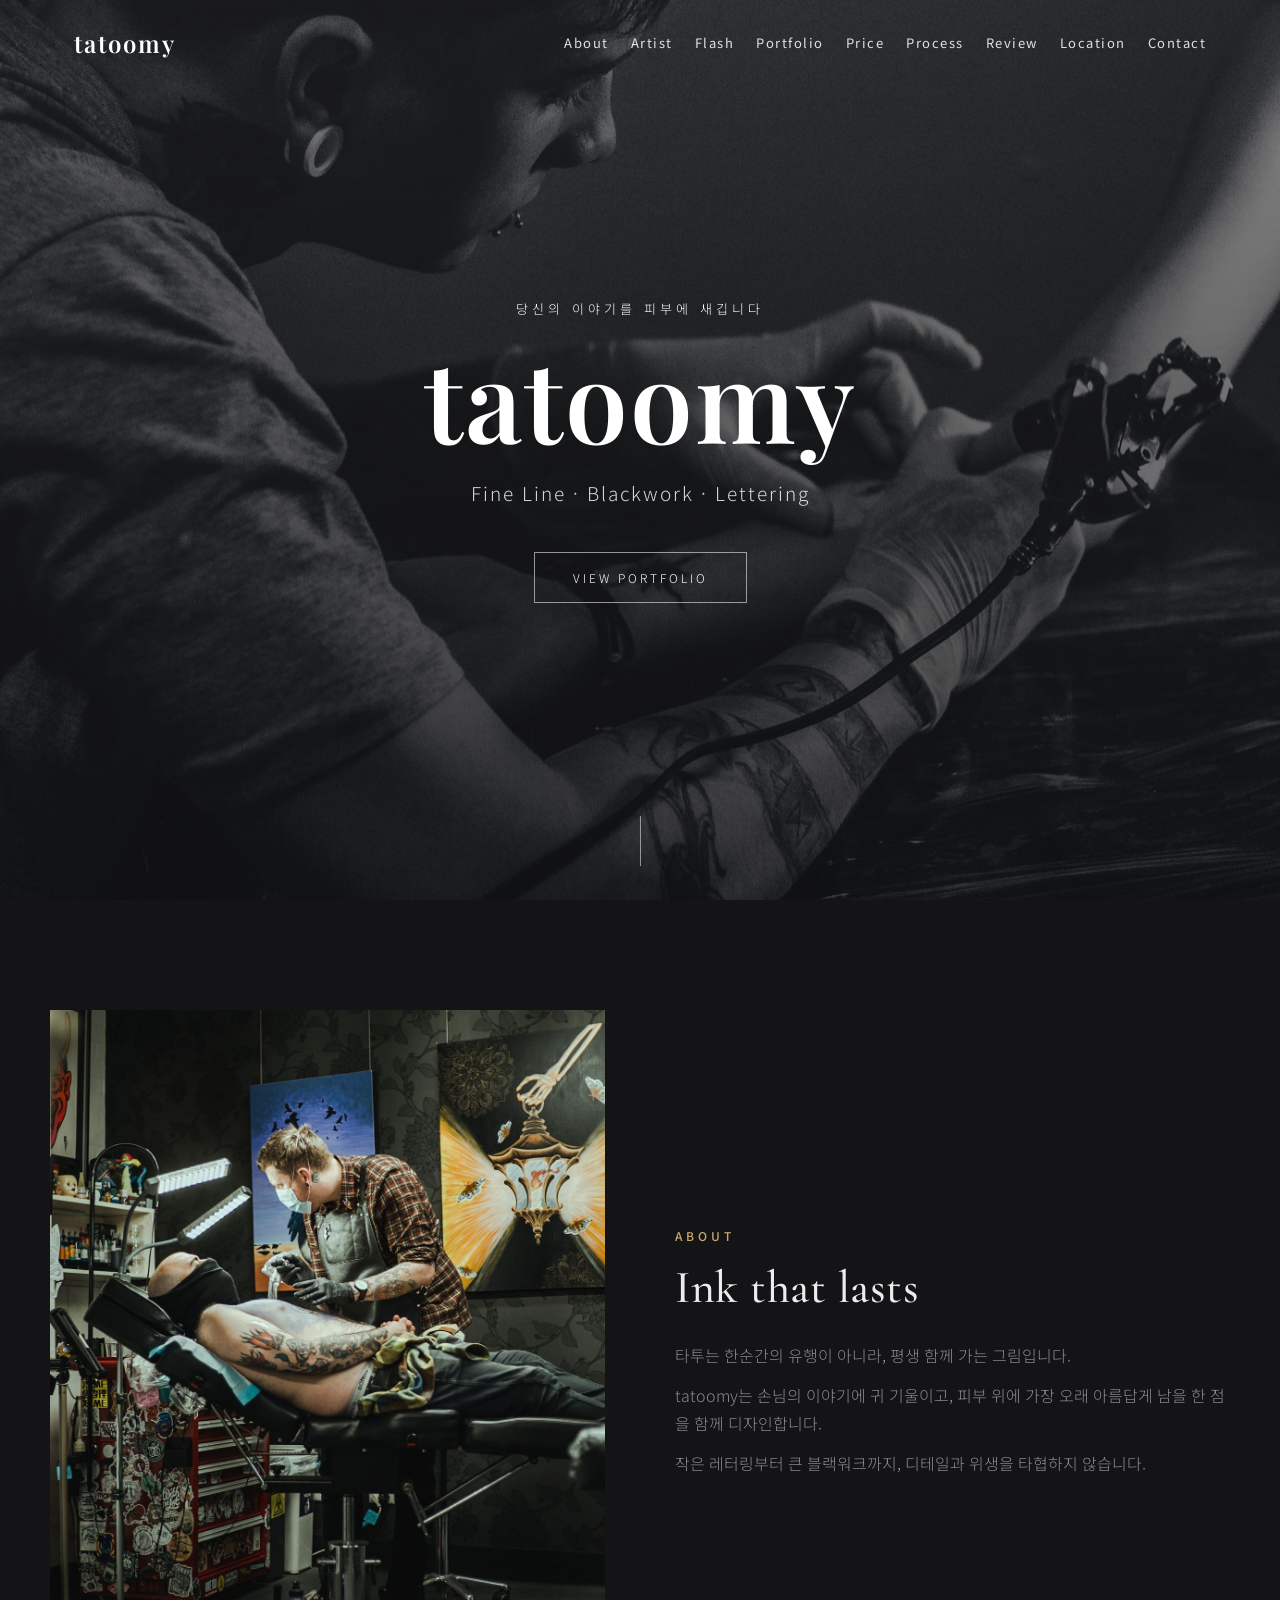
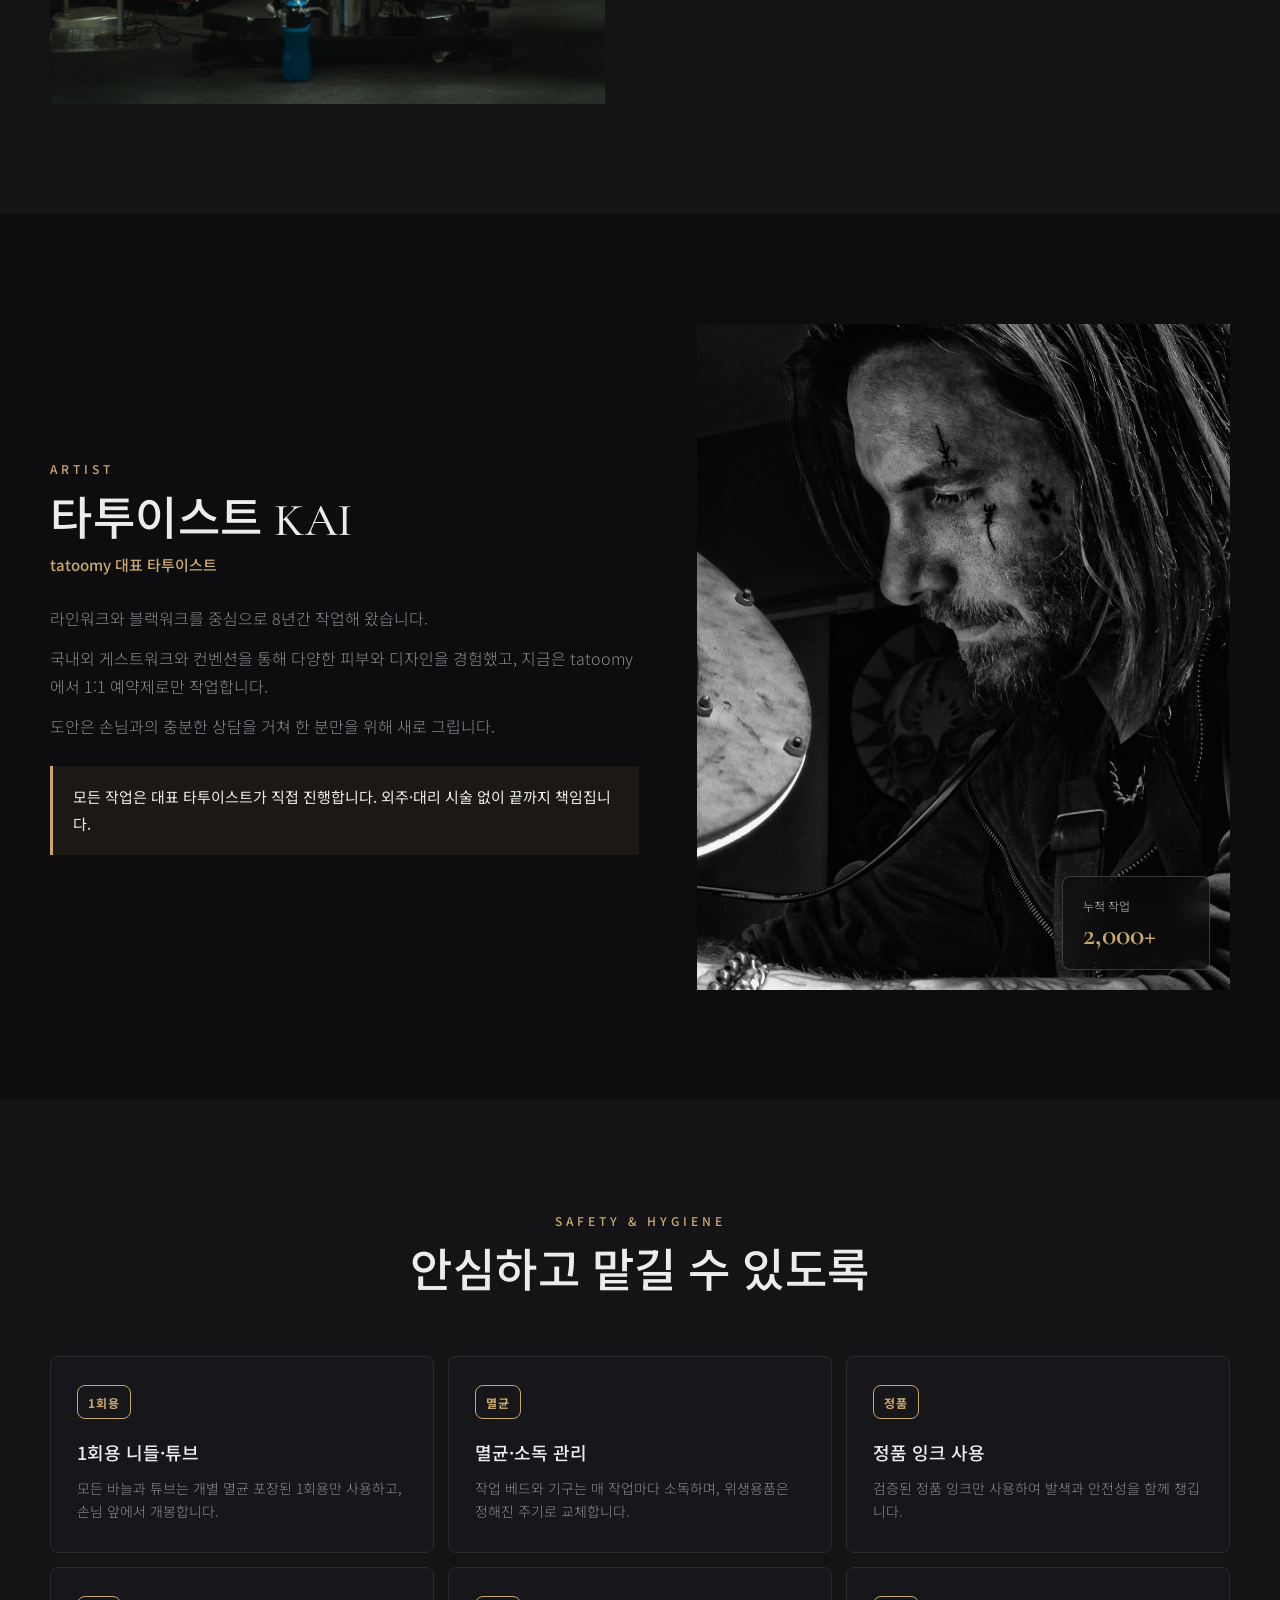
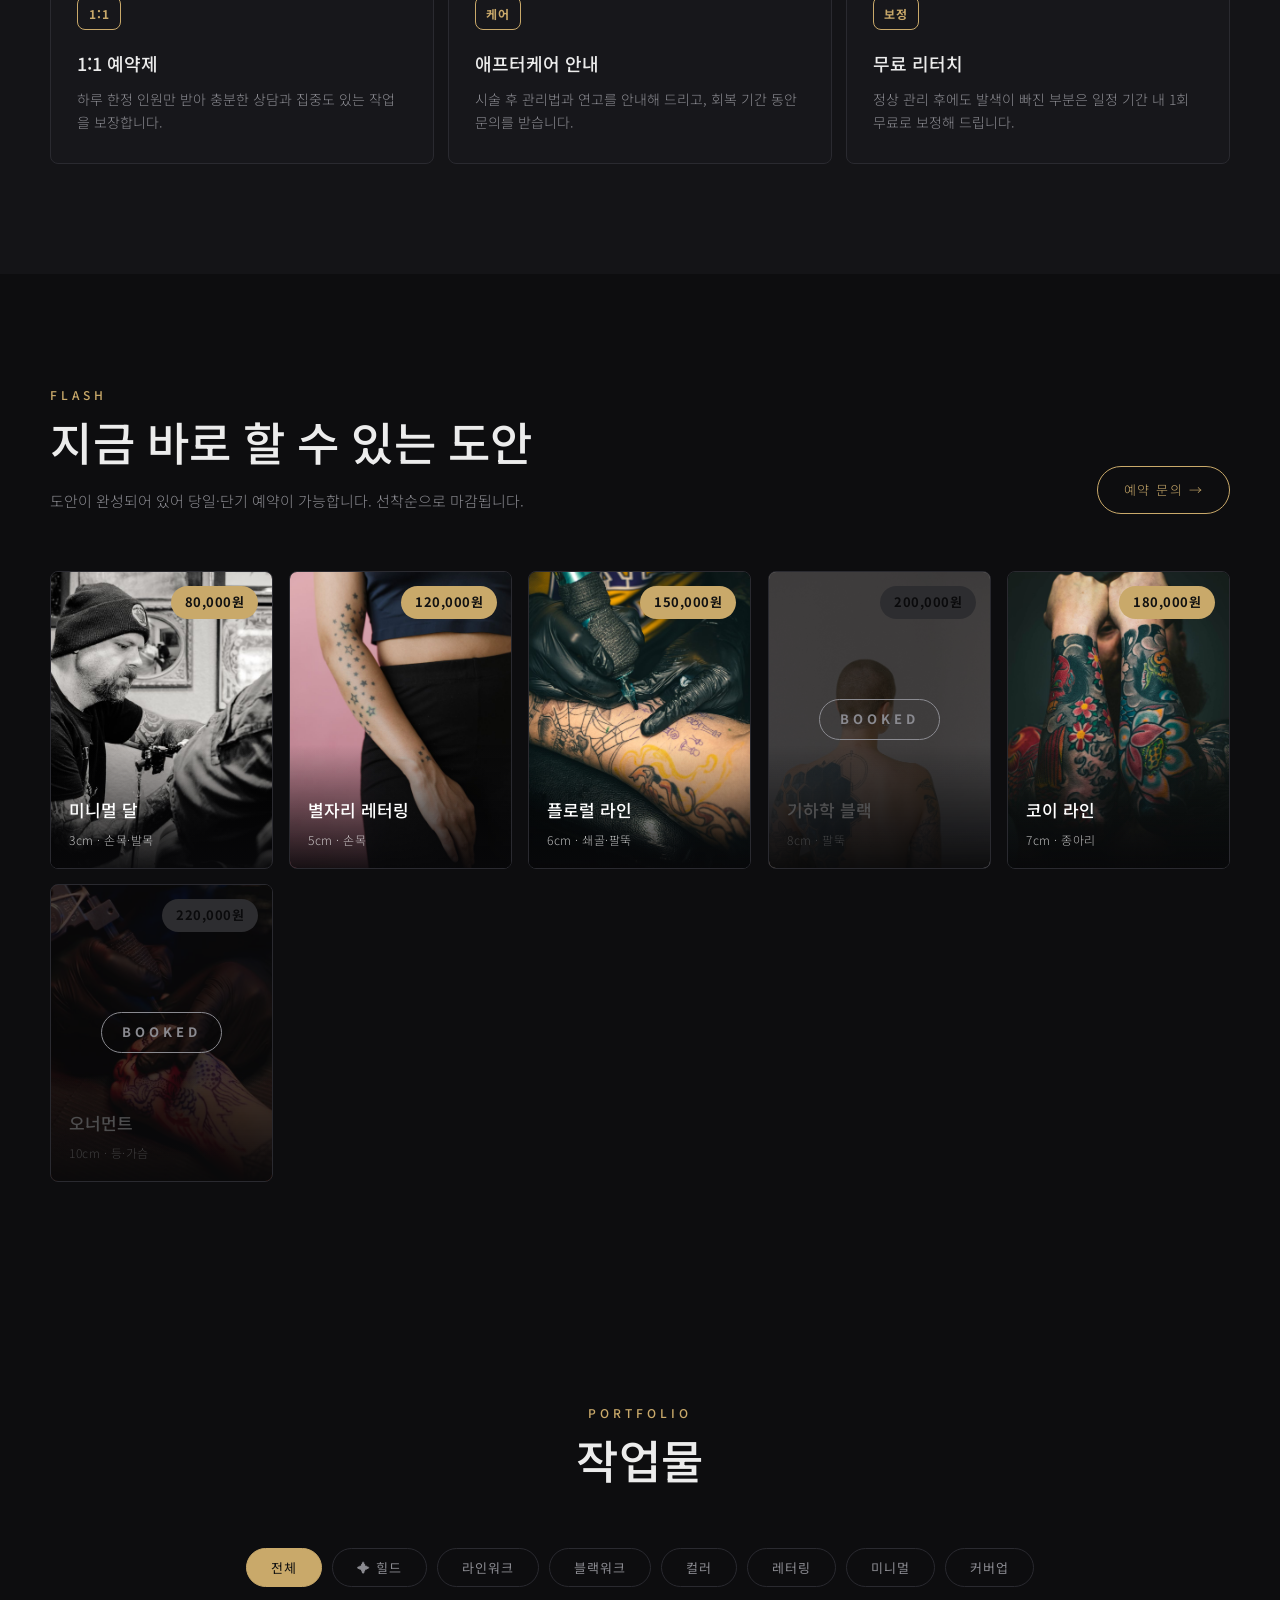
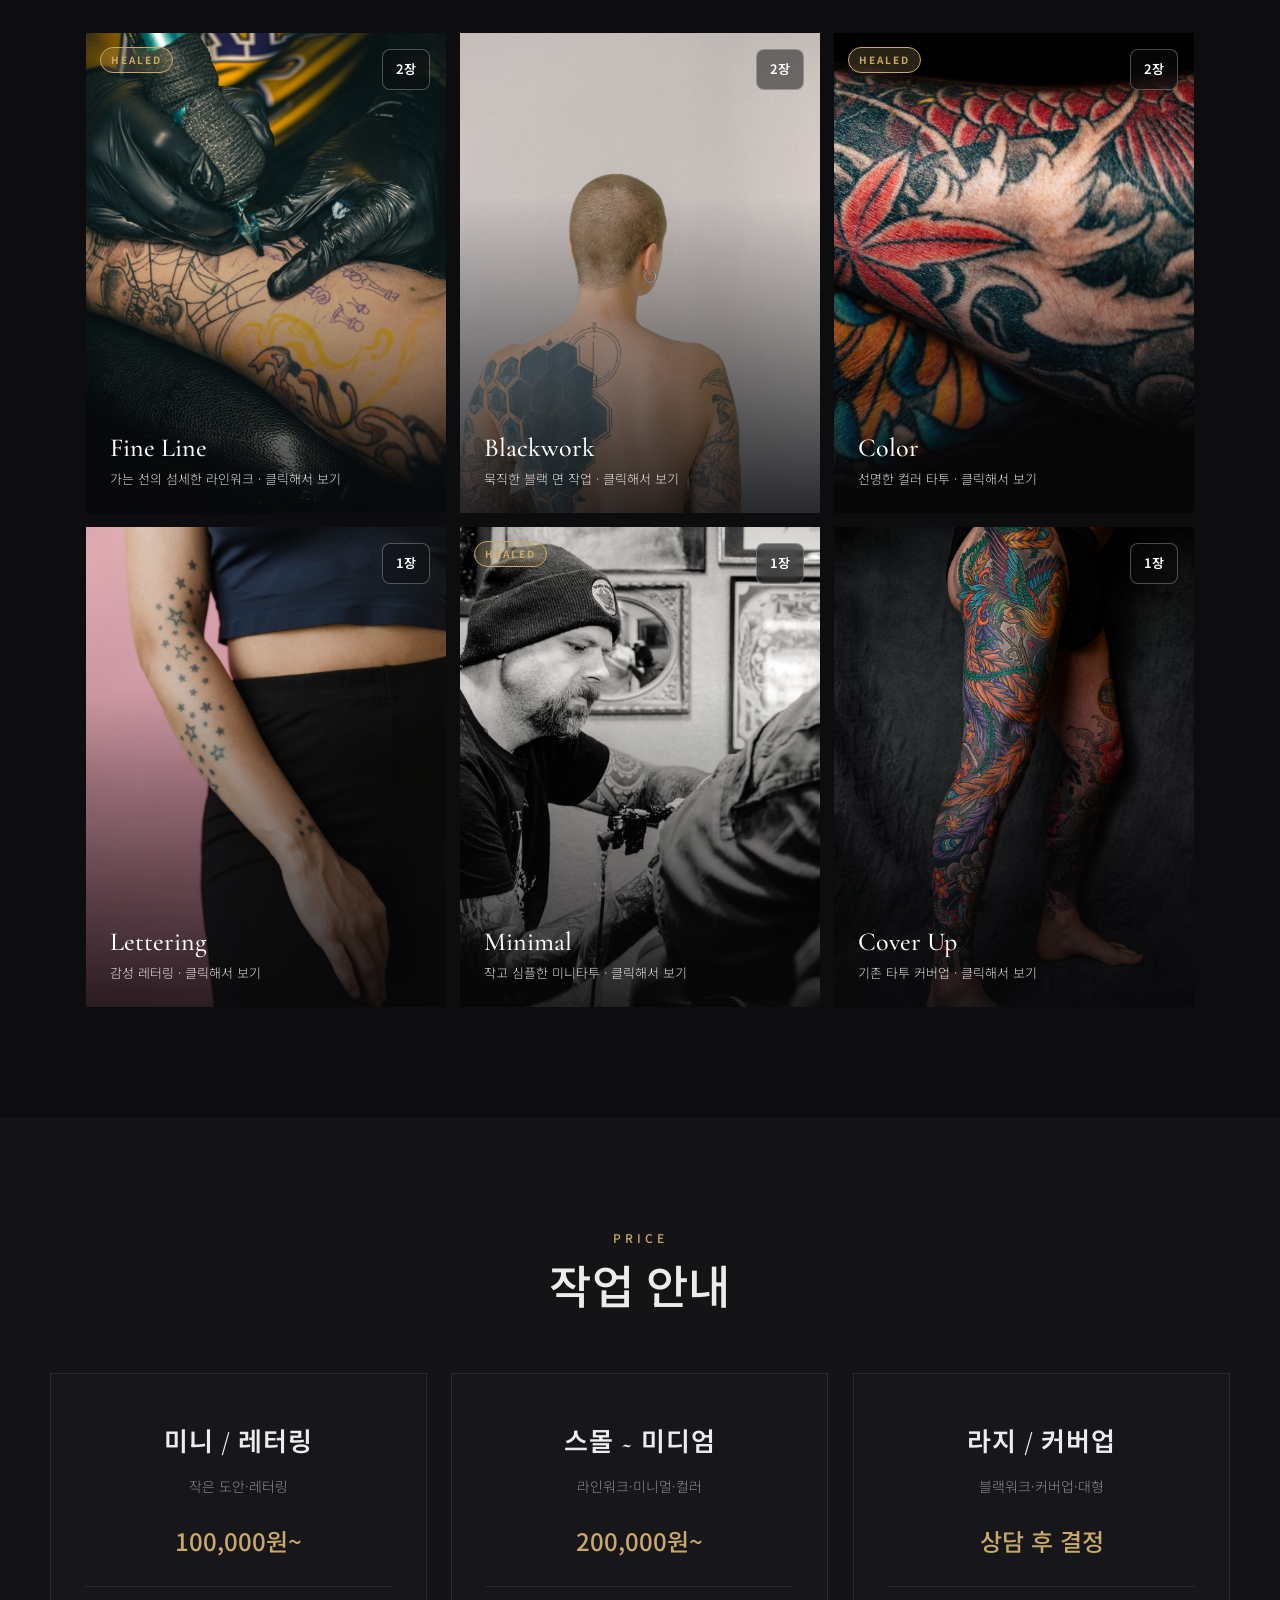
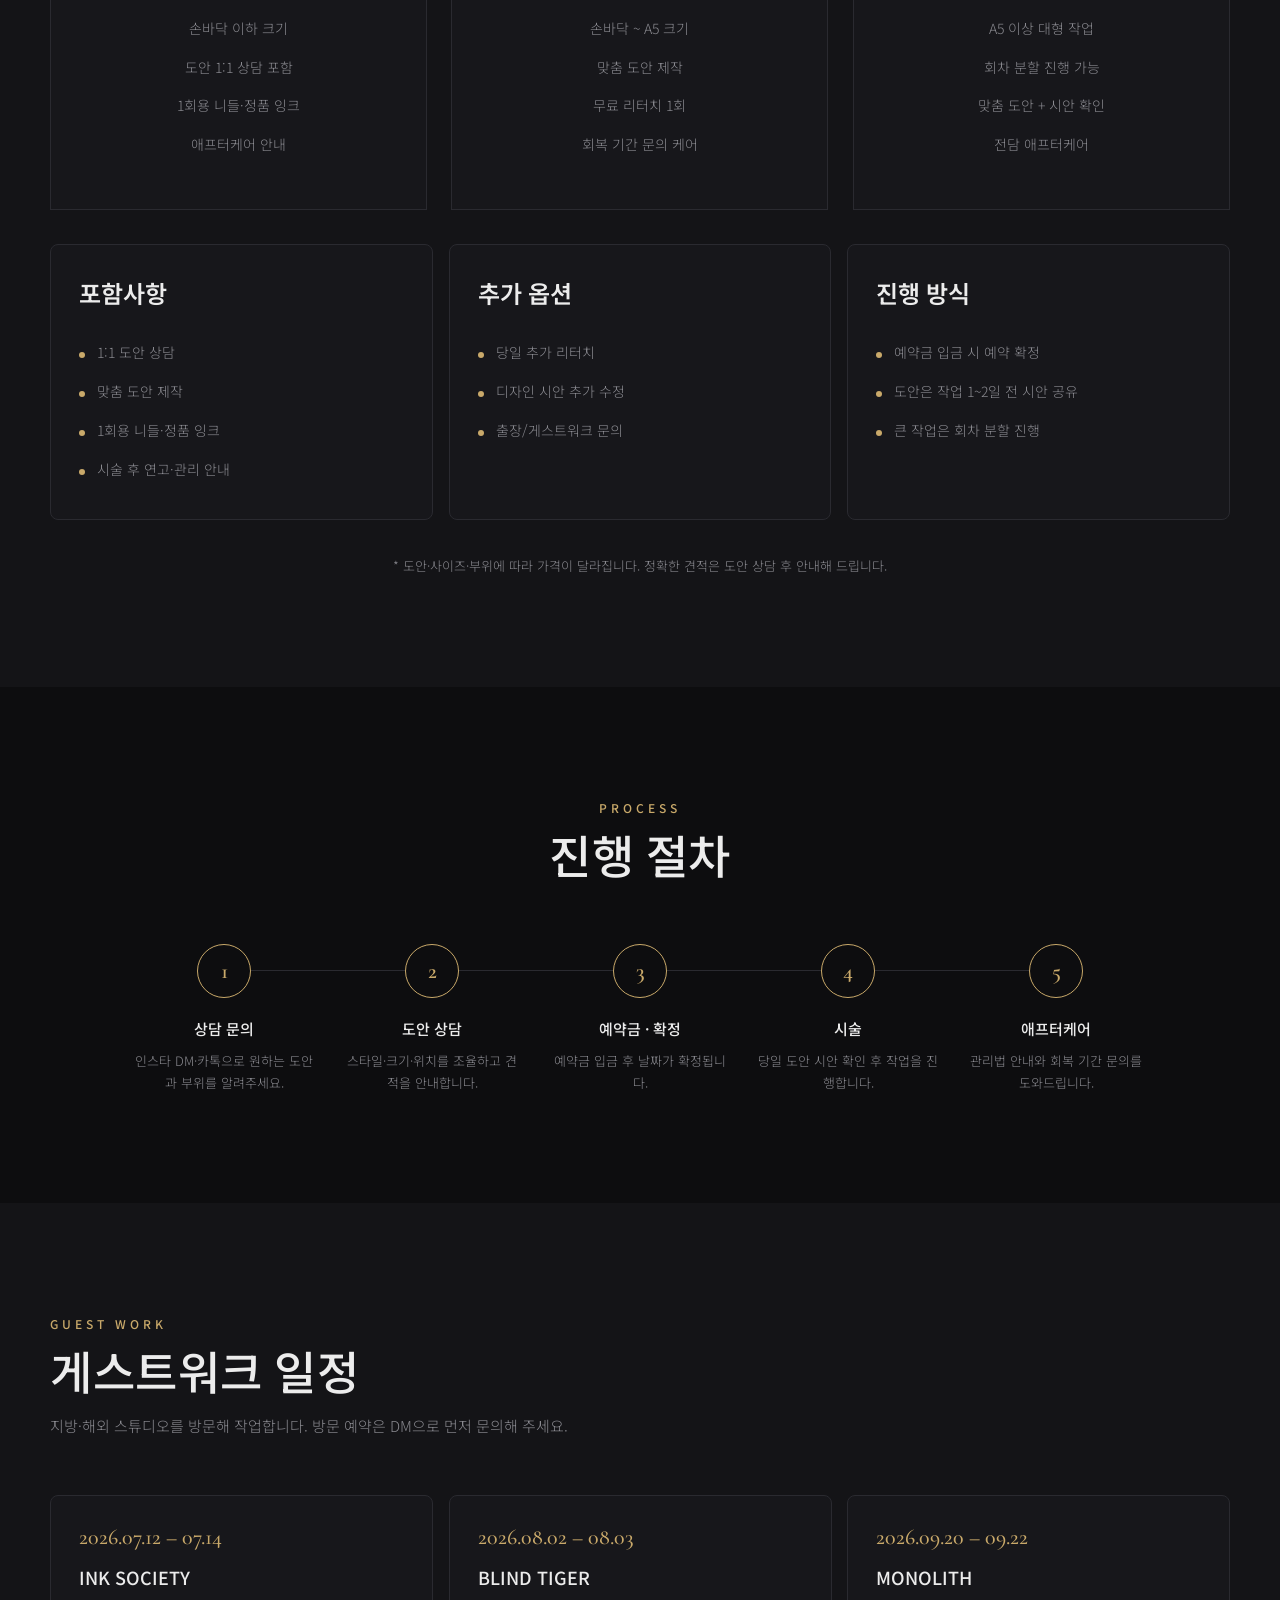
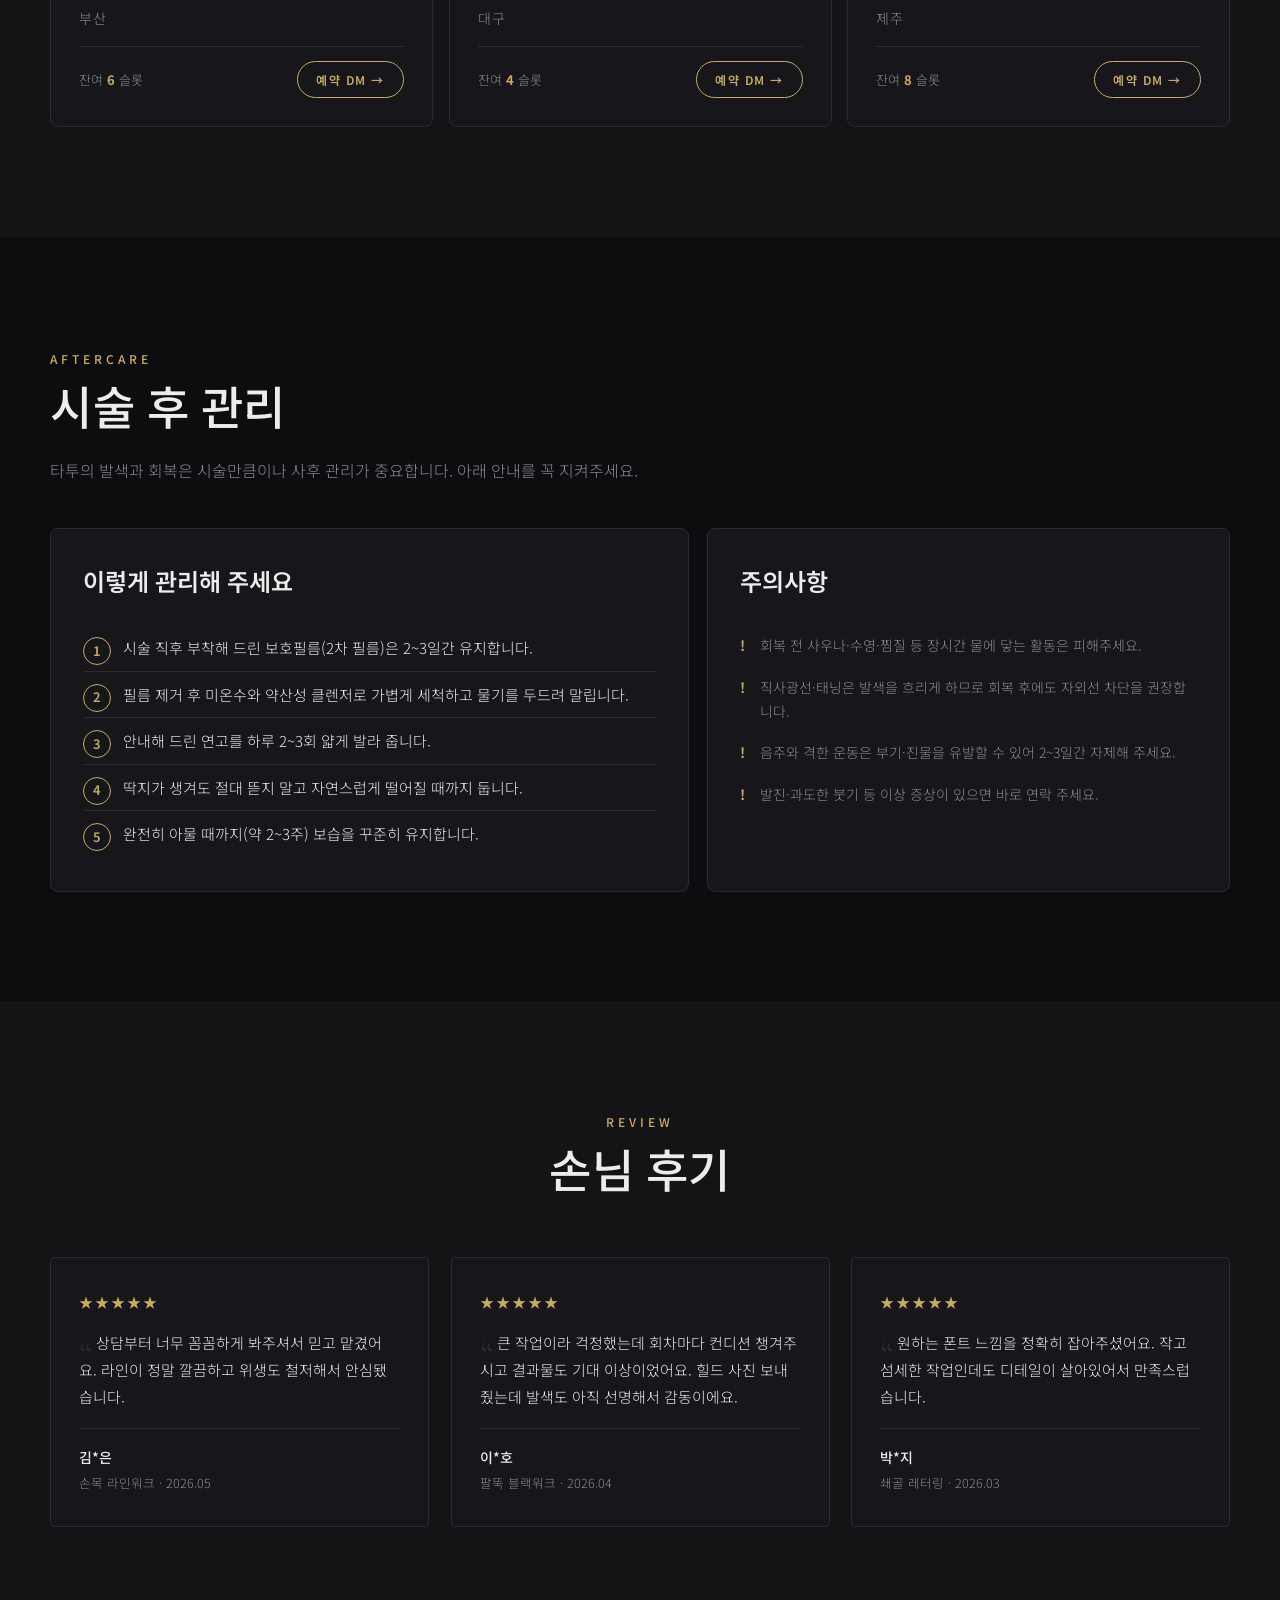
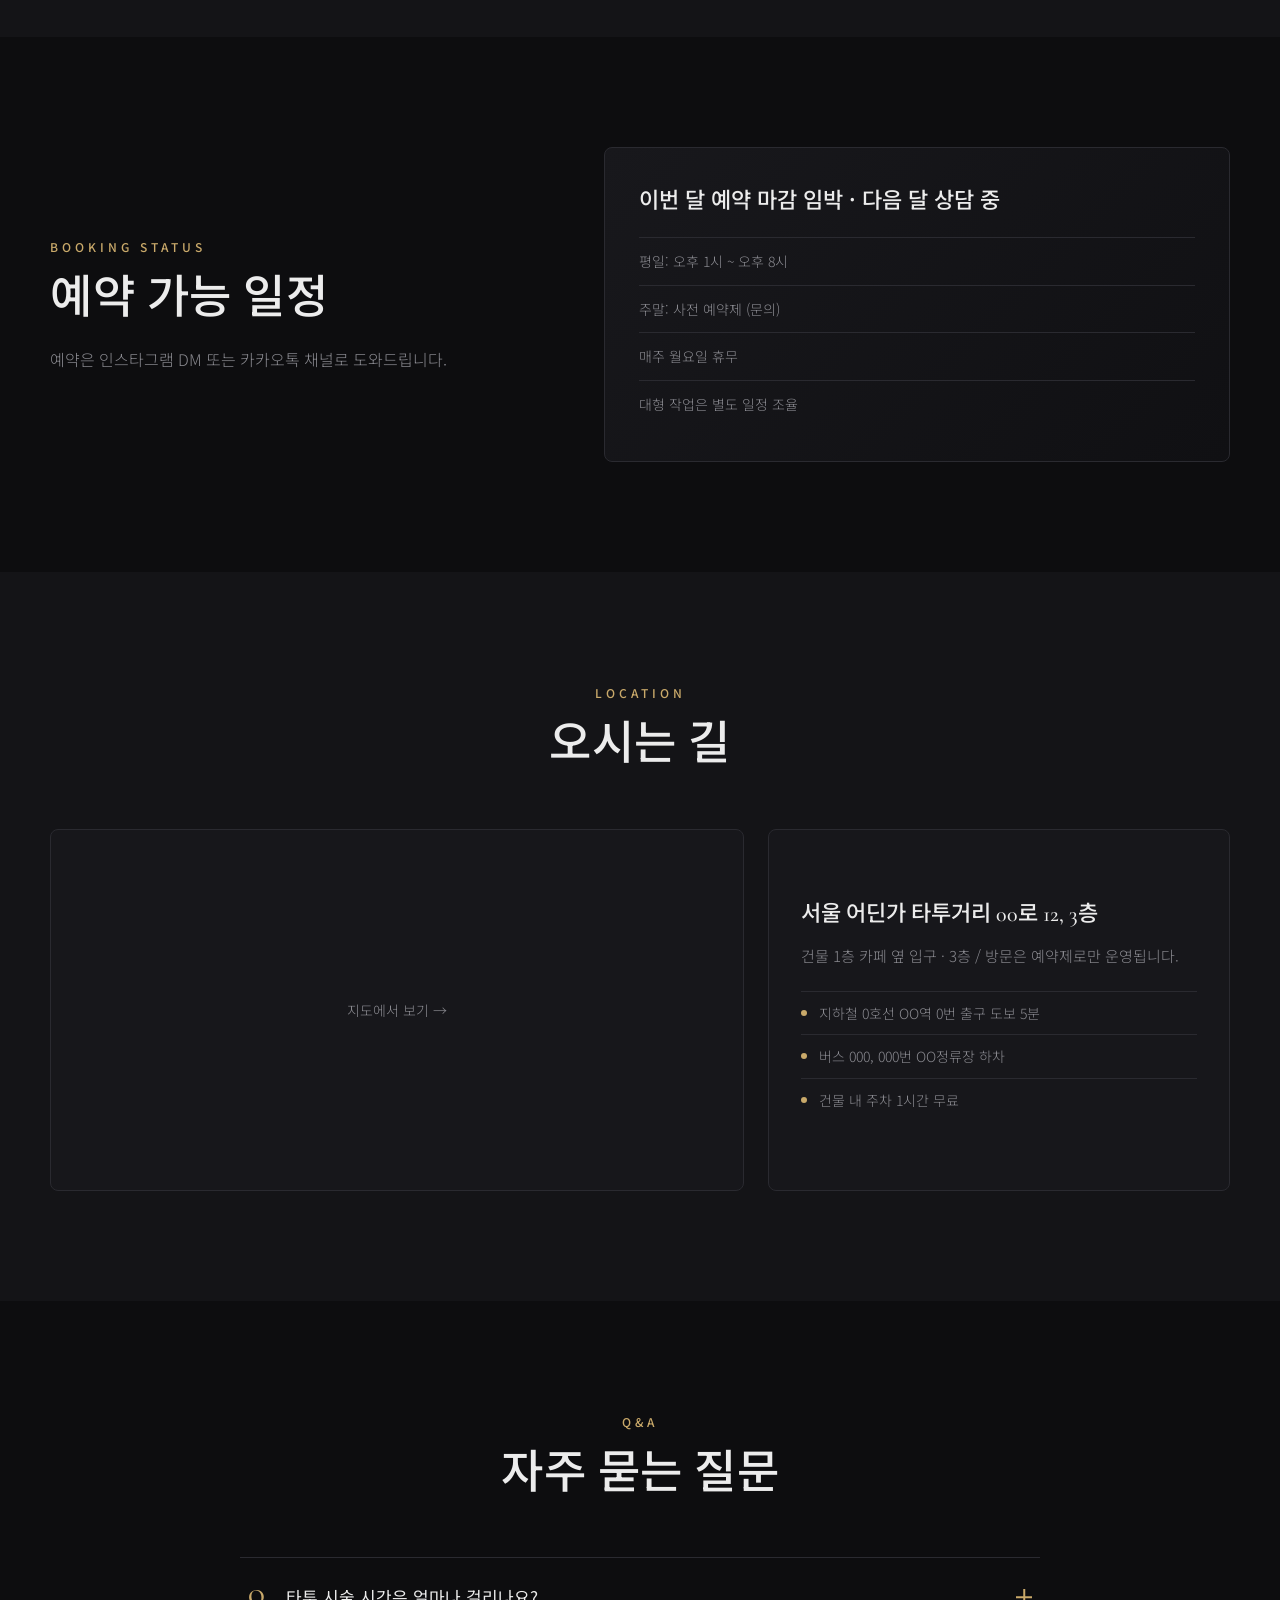
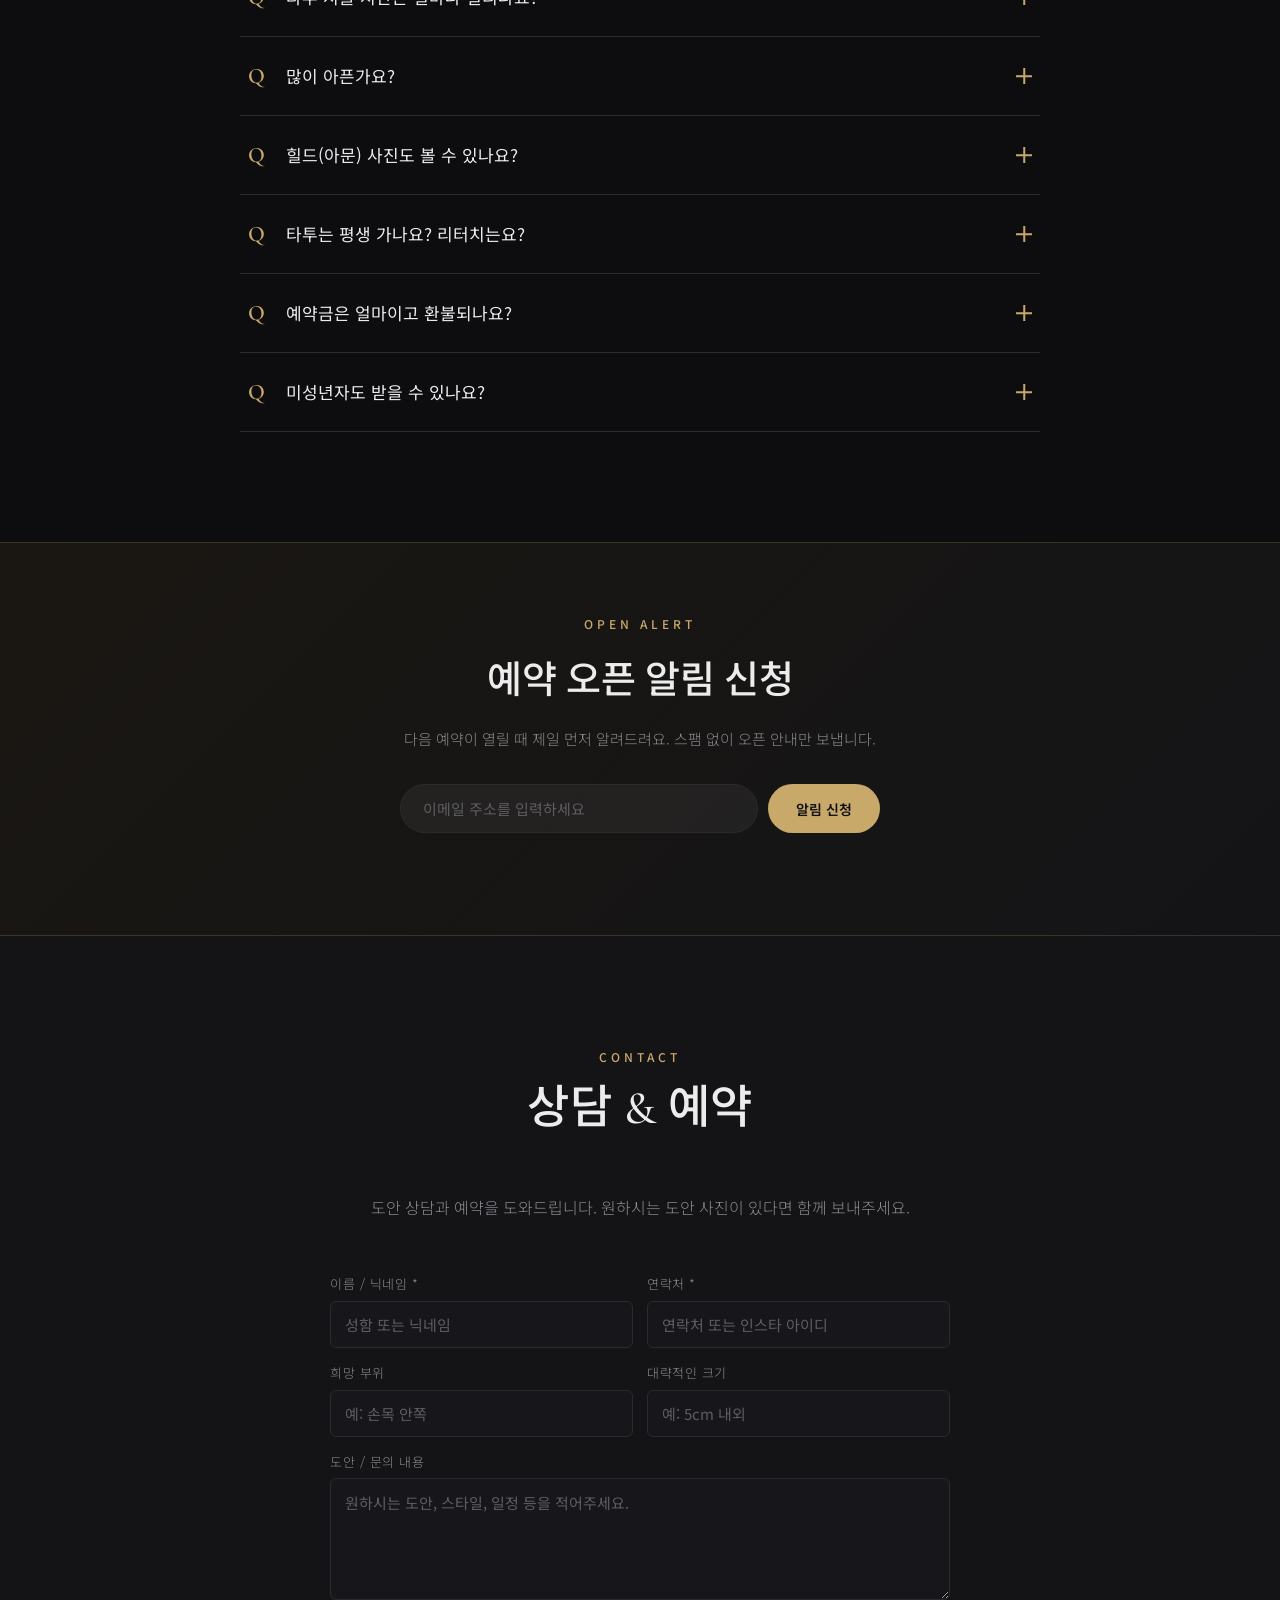
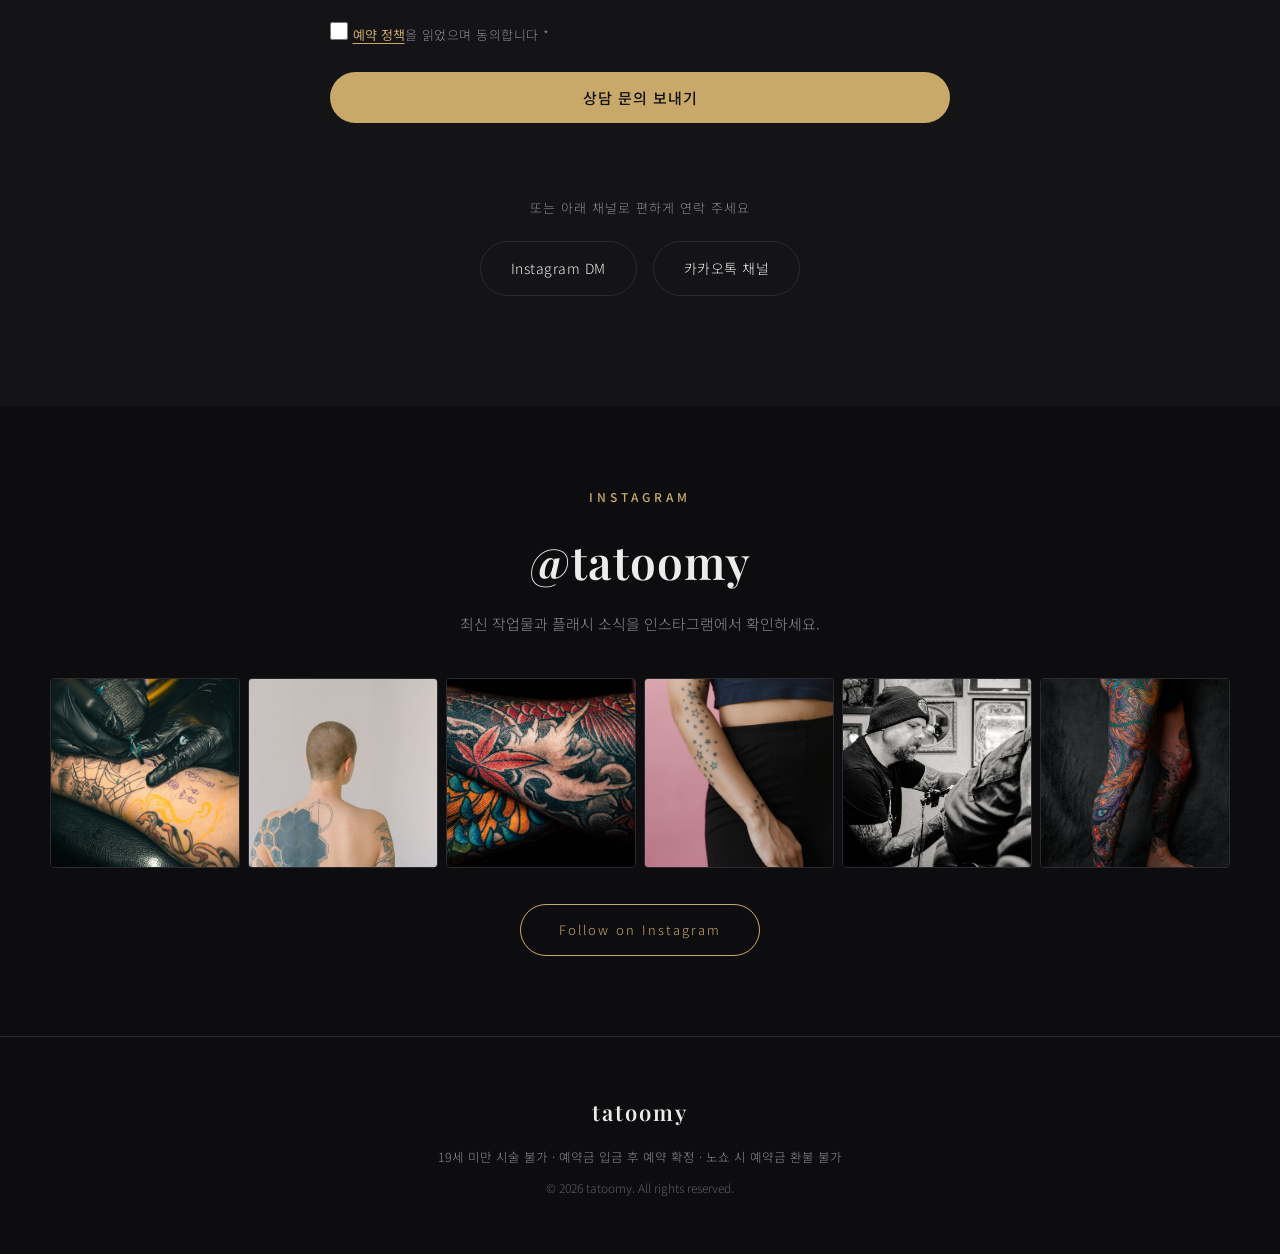
==== commit 58b64e66: "feat: 플래시·힐드·게스트워크·뉴스레터·인스타CTA·예약정책 모달 추가 - 플래시 섹션: 즉석 예약 가능 도안 6개, 가격 뱃지 + BOOKED 오버레이 + 예약하기 버튼 - " ====
--- a/index.html
+++ b/index.html
@@ -4,13 +4,10 @@
   <meta charset="UTF-8" />
   <meta name="viewport" content="width=device-width, initial-scale=1.0" />
   <title>tatoomy · 타투 스튜디오</title>
-  <meta name="description" content="tatoomy - 라인워크부터 블랙워크까지, 당신의 이야기를 새기는 타투. 도안 상담·예약 안내." />
-
-  <!-- 폰트 -->
+  <meta name="description" content="tatoomy - 라인워크부터 블랙워크까지, 당신의 이야기를 새기는 타투. 플래시·도안 상담·예약 안내." />
   <link rel="preconnect" href="https://fonts.googleapis.com" />
   <link rel="preconnect" href="https://fonts.gstatic.com" crossorigin />
   <link href="https://fonts.googleapis.com/css2?family=Cormorant+Garamond:wght@400;500;600&family=Playfair+Display:ital,wght@0,500;0,600;0,700;1,500;1,600&family=Noto+Sans+KR:wght@300;400;500;700&display=swap" rel="stylesheet" />
-
   <link rel="stylesheet" href="css/style.css" />
 </head>
 <body>
@@ -19,10 +16,10 @@
   <header class="site-header" id="header">
     <div class="header-inner">
       <a href="#hero" class="logo" data-brand>tatoomy</a>
-
       <nav class="nav" id="nav">
         <a href="#about">About</a>
         <a href="#artist">Artist</a>
+        <a href="#flash">Flash</a>
         <a href="#portfolio">Portfolio</a>
         <a href="#price">Price</a>
         <a href="#process">Process</a>
@@ -30,7 +27,6 @@
         <a href="#location">Location</a>
         <a href="#contact">Contact</a>
       </nav>
-
       <button class="nav-toggle" id="navToggle" aria-label="메뉴 열기">
         <span></span><span></span><span></span>
       </button>
@@ -90,7 +86,22 @@
       <p class="section-label">SAFETY &amp; HYGIENE</p>
       <h2 class="section-title">안심하고 맡길 수 있도록</h2>
     </div>
-    <div class="trust-grid" id="trustGrid"><!-- JS로 자동 생성 --></div>
+    <div class="trust-grid" id="trustGrid"></div>
+  </section>
+
+  <!-- ============ 플래시 ============ -->
+  <section class="flash-section section" id="flash">
+    <div class="section-head reveal">
+      <div class="flash-head-inner">
+        <div>
+          <p class="section-label">FLASH</p>
+          <h2 class="section-title">지금 바로 할 수 있는 도안</h2>
+          <p class="flash-desc">도안이 완성되어 있어 당일·단기 예약이 가능합니다. 선착순으로 마감됩니다.</p>
+        </div>
+        <a href="#contact" class="flash-all-btn">예약 문의 →</a>
+      </div>
+    </div>
+    <div class="flash-grid" id="flashGrid"></div>
   </section>
 
   <!-- ============ 포트폴리오 ============ -->
@@ -99,17 +110,26 @@
       <p class="section-label">PORTFOLIO</p>
       <h2 class="section-title">작업물</h2>
     </div>
-
     <div class="filters reveal" id="filters">
-      <button class="filter active" data-filter="linework">라인워크</button>
+      <button class="filter active" data-filter="all">전체</button>
+      <button class="filter filter-healed" data-filter="healed">✦ 힐드</button>
+      <button class="filter" data-filter="linework">라인워크</button>
       <button class="filter" data-filter="blackwork">블랙워크</button>
       <button class="filter" data-filter="color">컬러</button>
       <button class="filter" data-filter="lettering">레터링</button>
       <button class="filter" data-filter="minimal">미니멀</button>
       <button class="filter" data-filter="coverup">커버업</button>
     </div>
-
-    <div class="gallery" id="gallery"><!-- JS로 자동 생성 --></div>
+    <div class="gallery" id="gallery"></div>
+  </section>
+
+  <!-- ============ 작업 영상 ============ -->
+  <section class="videos-section section" id="videos" hidden>
+    <div class="section-head center reveal">
+      <p class="section-label">REEL</p>
+      <h2 class="section-title">작업 영상</h2>
+    </div>
+    <div class="video-grid" id="videoGrid"></div>
   </section>
 
   <!-- ============ 가격 ============ -->
@@ -118,8 +138,8 @@
       <p class="section-label">PRICE</p>
       <h2 class="section-title">작업 안내</h2>
     </div>
-    <div class="price-grid" id="priceGrid"><!-- JS로 자동 생성 --></div>
-    <div class="product-guide reveal" id="productGuide"><!-- JS로 자동 생성 --></div>
+    <div class="price-grid" id="priceGrid"></div>
+    <div class="product-guide reveal" id="productGuide"></div>
     <p class="price-note reveal">* 도안·사이즈·부위에 따라 가격이 달라집니다. 정확한 견적은 도안 상담 후 안내해 드립니다.</p>
   </section>
 
@@ -129,7 +149,17 @@
       <p class="section-label">PROCESS</p>
       <h2 class="section-title">진행 절차</h2>
     </div>
-    <div class="process-list" id="processList"><!-- JS로 자동 생성 --></div>
+    <div class="process-list" id="processList"></div>
+  </section>
+
+  <!-- ============ 게스트워크 ============ -->
+  <section class="guestwork section" id="guestwork" hidden>
+    <div class="section-head reveal">
+      <p class="section-label">GUEST WORK</p>
+      <h2 class="section-title">게스트워크 일정</h2>
+      <p class="guestwork-desc">지방·해외 스튜디오를 방문해 작업합니다. 방문 예약은 DM으로 먼저 문의해 주세요.</p>
+    </div>
+    <div class="guestwork-grid" id="guestworkGrid"></div>
   </section>
 
   <!-- ============ 애프터케어 ============ -->
@@ -143,11 +173,11 @@
       <div class="aftercare-cols">
         <div class="aftercare-card reveal">
           <h3>이렇게 관리해 주세요</h3>
-          <ol id="aftercareSteps"><!-- JS로 자동 생성 --></ol>
+          <ol id="aftercareSteps"></ol>
         </div>
         <div class="aftercare-card caution reveal">
           <h3>주의사항</h3>
-          <ul id="aftercareCautions"><!-- JS로 자동 생성 --></ul>
+          <ul id="aftercareCautions"></ul>
         </div>
       </div>
     </div>
@@ -159,7 +189,7 @@
       <p class="section-label">REVIEW</p>
       <h2 class="section-title">손님 후기</h2>
     </div>
-    <div class="review-grid" id="reviewGrid"><!-- JS로 자동 생성 --></div>
+    <div class="review-grid" id="reviewGrid"></div>
   </section>
 
   <!-- ============ 예약 가능 일정 ============ -->
@@ -172,7 +202,7 @@
       </div>
       <div class="availability-panel">
         <p data-availability-status>이번 달 예약 마감 임박 · 다음 달 상담 중</p>
-        <ul id="availabilityList"><!-- JS로 자동 생성 --></ul>
+        <ul id="availabilityList"></ul>
       </div>
     </div>
   </section>
@@ -184,11 +214,11 @@
       <h2 class="section-title" data-location-title>오시는 길</h2>
     </div>
     <div class="location-grid reveal">
-      <div class="location-map" id="locationMap"><!-- JS로 자동 생성 (지도) --></div>
+      <div class="location-map" id="locationMap"></div>
       <div class="location-info">
         <p class="loc-address" data-location-address></p>
         <p class="loc-note" data-location-note></p>
-        <ul class="loc-transit" id="locationTransit"><!-- JS로 자동 생성 --></ul>
+        <ul class="loc-transit" id="locationTransit"></ul>
       </div>
     </div>
   </section>
@@ -199,7 +229,25 @@
       <p class="section-label">Q&amp;A</p>
       <h2 class="section-title">자주 묻는 질문</h2>
     </div>
-    <div class="faq-list" id="faqList"><!-- JS로 자동 생성 --></div>
+    <div class="faq-list" id="faqList"></div>
+  </section>
+
+  <!-- ============ 뉴스레터 배너 ============ -->
+  <section class="newsletter-banner" id="newsletter" hidden>
+    <div class="nl-inner">
+      <div class="nl-copy">
+        <p class="section-label">OPEN ALERT</p>
+        <h2 class="nl-title" id="nlTitle">예약 오픈 알림 신청</h2>
+        <p class="nl-desc" id="nlDesc">다음 예약이 열릴 때 제일 먼저 알려드려요.</p>
+      </div>
+      <form class="nl-form" id="nlForm" name="newsletter" data-netlify="true" netlify-honeypot="bot-field">
+        <input type="hidden" name="form-name" value="newsletter" />
+        <input type="hidden" name="bot-field" />
+        <input class="nl-input" type="email" name="email" required placeholder="이메일 주소를 입력하세요" />
+        <button class="nl-btn" type="submit">알림 신청</button>
+      </form>
+      <p class="nl-status" id="nlStatus"></p>
+    </div>
   </section>
 
   <!-- ============ 문의 ============ -->
@@ -221,18 +269,33 @@
       </div>
       <label>도안 / 문의 내용</label>
       <textarea name="message" rows="4" placeholder="원하시는 도안, 스타일, 일정 등을 적어주세요."></textarea>
+      <label class="policy-check">
+        <input type="checkbox" name="policy" id="policyCheck" required />
+        <span><button type="button" class="policy-link" id="openPolicy">예약 정책</button>을 읽었으며 동의합니다 *</span>
+      </label>
       <button type="submit" class="bf-submit">상담 문의 보내기</button>
       <p class="bf-status" id="bookingStatus"></p>
     </form>
 
     <p class="contact-or reveal">또는 아래 채널로 편하게 연락 주세요</p>
-    <div class="contact-links reveal" id="contactLinks"><!-- JS로 자동 생성 --></div>
+    <div class="contact-links reveal" id="contactLinks"></div>
+  </section>
+
+  <!-- ============ 인스타그램 CTA ============ -->
+  <section class="insta-cta" id="instagram">
+    <div class="insta-inner">
+      <p class="section-label">INSTAGRAM</p>
+      <h2 class="insta-handle" id="instaHandle">@tatoomy</h2>
+      <p class="insta-sub">최신 작업물과 플래시 소식을 인스타그램에서 확인하세요.</p>
+      <div class="insta-grid" id="instaGrid"></div>
+      <a class="insta-follow-btn" id="instaFollowBtn" href="https://instagram.com/tatoomy" target="_blank" rel="noopener">Follow on Instagram</a>
+    </div>
   </section>
 
   <!-- ============ 푸터 ============ -->
   <footer class="site-footer">
     <p class="footer-brand" data-brand>tatoomy</p>
-    <p class="footer-policy" data-policy>19세 미만 시술 불가 · 예약금 입금 후 예약 확정 · 노쇼 시 예약금 환불 불가</p>
+    <p class="footer-policy">19세 미만 시술 불가 · 예약금 입금 후 예약 확정 · 노쇼 시 예약금 환불 불가</p>
     <p class="footer-copy">© <span id="year"></span> tatoomy. All rights reserved.</p>
   </footer>
 
@@ -240,11 +303,23 @@
   <div class="lightbox" id="lightbox">
     <button class="lb-close" id="lbClose" aria-label="닫기">&times;</button>
     <button class="lb-nav lb-prev" id="lbPrev" aria-label="이전">&#8249;</button>
-    <div class="lb-stage" id="lbStage"><!-- 사진/영상이 들어갑니다 --></div>
+    <div class="lb-stage" id="lbStage"></div>
     <button class="lb-nav lb-next" id="lbNext" aria-label="다음">&#8250;</button>
   </div>
 
-  <!-- 기본값(폴백) → CMS가 관리하는 settings.json 으로 덮어쓴 뒤 앱 실행 -->
+  <!-- ============ 예약 정책 모달 ============ -->
+  <div class="policy-modal" id="policyModal" role="dialog" aria-modal="true" aria-labelledby="policyModalTitle">
+    <div class="pm-backdrop" id="pmBackdrop"></div>
+    <div class="pm-inner">
+      <button class="pm-close" id="pmClose" aria-label="닫기">&times;</button>
+      <p class="section-label">BOOKING POLICY</p>
+      <h2 class="pm-title" id="policyModalTitle">예약 정책</h2>
+      <ul class="pm-list" id="policyList"></ul>
+      <button class="pm-agree-btn" id="pmAgreeBtn" type="button">확인했습니다</button>
+    </div>
+  </div>
+
+  <!-- 기본값(폴백) → CMS settings.json 으로 덮어쓴 뒤 앱 실행 -->
   <script src="js/site-config.js"></script>
   <script>
     (function () {
@@ -252,19 +327,15 @@
       fetch("content/settings.json", { cache: "no-store" })
         .then(function (r) { if (!r.ok) throw 0; return r.json(); })
         .then(function (j) { window.SITE_CONFIG = j; })
-        .catch(function () { /* settings.json 없으면 site-config.js 기본값 사용 */ })
+        .catch(function () {})
         .then(run);
     })();
   </script>
-
-  <!-- Netlify Identity: 관리자 초대 링크 처리 후 /admin/ 으로 이동 -->
   <script src="https://identity.netlify.com/v1/netlify-identity-widget.js"></script>
   <script>
     if (window.netlifyIdentity) {
       window.netlifyIdentity.on("init", function (user) {
-        if (!user) {
-          window.netlifyIdentity.on("login", function () { document.location.href = "/admin/"; });
-        }
+        if (!user) { window.netlifyIdentity.on("login", function () { document.location.href = "/admin/"; }); }
       });
     }
   </script>
--- a/css/style.css
+++ b/css/style.css
@@ -3,16 +3,16 @@
    색상/폰트만 바꾸려면 아래 :root 변수만 수정하세요.
    ============================================================ */
 :root {
-  --bg:        #0d0d0f;   /* 전체 배경 (잉크 블랙) */
-  --bg-alt:    #141417;   /* 섹션 교차 배경 */
-  --card:      #17171b;   /* 카드 배경 */
-  --ink:       #ececec;   /* 기본 글자색 */
-  --muted:     #8a8a90;   /* 보조 글자색 */
-  --line:      #2a2a30;   /* 구분선 */
-  --accent:    #c9a96a;   /* 포인트 색 (골드) */
-  --accent-dark:#a98a4f;  /* 포인트 색 (진한) */
+  --bg:        #0d0d0f;
+  --bg-alt:    #141417;
+  --card:      #17171b;
+  --ink:       #ececec;
+  --muted:     #8a8a90;
+  --line:      #2a2a30;
+  --accent:    #c9a96a;
+  --accent-dark:#a98a4f;
   --serif:     "Cormorant Garamond", "Noto Sans KR", serif;
-  --display:   "Playfair Display", "Cormorant Garamond", serif;  /* 로고풍 메인 제목 폰트 */
+  --display:   "Playfair Display", "Cormorant Garamond", serif;
   --sans:      "Noto Sans KR", -apple-system, BlinkMacSystemFont, sans-serif;
   --max:       1180px;
 }
@@ -120,9 +120,7 @@
   background: rgba(201,169,106,.08); color: var(--ink); font-size: 15px; font-weight: 400;
 }
 .artist-profile { position: relative; }
-.artist-profile img {
-  width: 100%; aspect-ratio: 4/5; object-fit: cover; background: var(--card);
-}
+.artist-profile img { width: 100%; aspect-ratio: 4/5; object-fit: cover; background: var(--card); }
 .profile-stats {
   position: absolute; right: 20px; bottom: 20px; min-width: 148px;
   padding: 18px 20px; border: 1px solid rgba(255,255,255,.18); border-radius: 8px;
@@ -135,10 +133,7 @@
 
 /* ============ 위생·안전 ============ */
 .why { background: var(--bg-alt); }
-.trust-grid {
-  max-width: var(--max); margin: 0 auto; display: grid;
-  grid-template-columns: repeat(3, 1fr); gap: 14px;
-}
+.trust-grid { max-width: var(--max); margin: 0 auto; display: grid; grid-template-columns: repeat(3, 1fr); gap: 14px; }
 .trust-card {
   min-height: 194px; padding: 28px 26px; border: 1px solid var(--line); border-radius: 8px;
   background: var(--card); transition: transform .35s, border-color .35s;
@@ -152,9 +147,87 @@
 .trust-card h3 { margin: 18px 0 8px; font-size: 18px; font-weight: 500; }
 .trust-card p { color: var(--muted); font-size: 14px; line-height: 1.7; }
 
+/* ============ 플래시 ============ */
+.flash-section { background: var(--bg); padding: 110px 24px; }
+.flash-head-inner {
+  max-width: var(--max); margin: 0 auto;
+  display: flex; align-items: flex-end; justify-content: space-between; gap: 24px;
+  margin-bottom: 56px;
+}
+.flash-desc { margin-top: 14px; color: var(--muted); font-size: 15px; max-width: 500px; }
+.flash-all-btn {
+  flex: none; white-space: nowrap; padding: 12px 26px;
+  border: 1px solid var(--accent); color: var(--accent); font-size: 13px;
+  letter-spacing: 1.5px; border-radius: 40px; transition: .3s;
+}
+.flash-all-btn:hover { background: var(--accent); color: #111; }
+
+.flash-grid {
+  max-width: var(--max); margin: 0 auto;
+  display: grid; grid-template-columns: repeat(auto-fit, minmax(220px, 1fr)); gap: 16px;
+}
+.flash-card {
+  position: relative; overflow: hidden; border-radius: 8px;
+  aspect-ratio: 3/4; cursor: pointer; background: var(--card);
+  border: 1px solid var(--line); transition: transform .35s, border-color .35s;
+}
+.flash-card:hover { transform: translateY(-5px); border-color: var(--accent); }
+.flash-card img { width: 100%; height: 100%; object-fit: cover; transition: transform .7s ease; }
+.flash-card:hover img { transform: scale(1.06); }
+
+.flash-price-tag {
+  position: absolute; top: 14px; right: 14px; z-index: 2;
+  background: var(--accent); color: #111;
+  padding: 5px 14px; border-radius: 40px;
+  font-size: 13px; font-weight: 700; letter-spacing: .5px;
+}
+.flash-card.booked .flash-price-tag { background: var(--muted); color: var(--bg); }
+
+.flash-card-info {
+  position: absolute; bottom: 0; left: 0; right: 0; z-index: 2;
+  padding: 50px 18px 18px;
+  background: linear-gradient(180deg, transparent, rgba(8,8,10,.92));
+}
+.flash-card-info strong { display: block; font-size: 17px; font-weight: 500; color: #fff; }
+.flash-card-info small { display: block; margin-top: 4px; font-size: 12px; color: rgba(255,255,255,.72); letter-spacing: .5px; }
+
+.flash-booked-overlay {
+  position: absolute; inset: 0; z-index: 3;
+  background: rgba(10,10,12,.72);
+  display: flex; align-items: center; justify-content: center;
+}
+.flash-booked-overlay span {
+  font-size: 13px; font-weight: 700; letter-spacing: 4px;
+  color: var(--muted); border: 1px solid var(--muted); padding: 8px 20px; border-radius: 40px;
+}
+
+.flash-card .flash-book-btn {
+  display: none; position: absolute; bottom: 64px; left: 50%; transform: translateX(-50%); z-index: 4;
+  white-space: nowrap; padding: 9px 22px;
+  background: var(--accent); color: #111;
+  border: none; border-radius: 40px; cursor: pointer;
+  font-family: var(--sans); font-size: 13px; font-weight: 600; letter-spacing: .5px;
+  transition: background .25s;
+}
+.flash-card:hover .flash-book-btn { display: block; }
+.flash-book-btn:hover { background: var(--accent-dark); }
+
+/* 힐드 뱃지 */
+.badge-healed {
+  position: absolute; top: 14px; left: 14px; z-index: 2;
+  background: rgba(201,169,106,.2); border: 1px solid var(--accent);
+  color: var(--accent); padding: 3px 10px; border-radius: 40px;
+  font-size: 10px; font-weight: 700; letter-spacing: 2px;
+}
+
+/* 힐드 필터 버튼 강조 */
+.filter-healed { border-color: rgba(201,169,106,.4); color: var(--accent); }
+.filter-healed.active { background: rgba(201,169,106,.18); border-color: var(--accent); color: var(--accent); }
+
 /* ============ 포트폴리오 ============ */
-.portfolio { max-width: var(--max); margin: 0 auto; }
-.filters { display: flex; justify-content: center; gap: 10px; flex-wrap: wrap; margin-bottom: 46px; }
+.portfolio { padding: 110px 24px; max-width: 100%; }
+.portfolio > .section-head { max-width: var(--max); margin-left: auto; margin-right: auto; }
+.filters { display: flex; justify-content: center; gap: 10px; flex-wrap: wrap; margin-bottom: 46px; max-width: var(--max); margin-left: auto; margin-right: auto; }
 .filter {
   background: none; border: 1px solid var(--line); color: var(--muted);
   padding: 9px 24px; font-size: 13px; letter-spacing: 1px; cursor: pointer;
@@ -163,7 +236,7 @@
 .filter:hover { border-color: var(--accent); color: var(--accent); }
 .filter.active { background: var(--accent); border-color: var(--accent); color: #111; }
 
-.gallery { display: grid; grid-template-columns: repeat(auto-fit, minmax(260px, 360px)); justify-content: center; gap: 14px; }
+.gallery { display: grid; grid-template-columns: repeat(auto-fit, minmax(260px, 360px)); justify-content: center; gap: 14px; max-width: var(--max); margin: 0 auto; }
 .gallery-item { position: relative; overflow: hidden; cursor: pointer; aspect-ratio: 3/4; background: var(--card); }
 .gallery-item img { width: 100%; height: 100%; object-fit: cover; transition: transform .7s ease; }
 .gallery-item:hover img { transform: scale(1.06); }
@@ -174,10 +247,7 @@
 }
 .gallery-item:hover .cap { opacity: 1; }
 .album-card .cap {
-  justify-content: flex-start;
-  padding: 24px;
-  opacity: 1;
-  letter-spacing: 0;
+  justify-content: flex-start; padding: 24px; opacity: 1; letter-spacing: 0;
   background: linear-gradient(180deg, rgba(8,8,10,0) 34%, rgba(8,8,10,.82));
 }
 .album-meta strong,
@@ -190,6 +260,16 @@
   background: rgba(13,13,15,.5); backdrop-filter: blur(8px);
   font-size: 13px; font-weight: 600; text-align: center;
 }
+
+/* ============ 영상 섹션 ============ */
+.videos-section { background: var(--bg-alt); }
+.video-grid {
+  max-width: var(--max); margin: 0 auto;
+  display: grid; grid-template-columns: repeat(2, 1fr); gap: 20px;
+}
+.video-embed { width: 100%; border-radius: 8px; overflow: hidden; border: 1px solid var(--line); background: #000; }
+.video-embed iframe { width: 100%; aspect-ratio: 16/9; border: 0; display: block; }
+.video-caption { padding: 12px 16px; font-size: 13px; color: var(--muted); letter-spacing: .5px; }
 
 /* ============ 가격 ============ */
 .price { background: var(--bg-alt); }
@@ -219,6 +299,7 @@
 }
 
 /* ============ 진행 절차 ============ */
+.process { background: var(--bg); }
 .process-list { max-width: 1040px; margin: 0 auto; display: grid; grid-template-columns: repeat(5, 1fr); gap: 0; position: relative; }
 .process-step { text-align: center; padding: 0 14px; position: relative; }
 .process-step:not(:last-child)::after {
@@ -233,8 +314,35 @@
 .process-step .p-title { font-size: 15px; font-weight: 500; margin-bottom: 8px; }
 .process-step .p-desc { font-size: 13px; color: var(--muted); line-height: 1.65; }
 
+/* ============ 게스트워크 ============ */
+.guestwork { background: var(--bg-alt); }
+.guestwork > .section-head { max-width: var(--max); margin-left: auto; margin-right: auto; }
+.guestwork-desc { margin-top: 10px; color: var(--muted); font-size: 15px; }
+.guestwork-grid { max-width: var(--max); margin: 0 auto; display: grid; grid-template-columns: repeat(auto-fit, minmax(280px, 1fr)); gap: 16px; }
+.guestwork-card {
+  border: 1px solid var(--line); border-radius: 8px; background: var(--card);
+  padding: 28px 28px; display: flex; flex-direction: column; gap: 12px;
+  transition: transform .35s, border-color .35s;
+}
+.guestwork-card:hover { transform: translateY(-4px); border-color: var(--accent); }
+.gw-date {
+  font-family: var(--serif); font-size: 22px; font-weight: 500;
+  color: var(--accent); line-height: 1.2;
+}
+.gw-studio { font-size: 18px; font-weight: 500; }
+.gw-city { font-size: 14px; color: var(--muted); letter-spacing: 1px; }
+.gw-footer { display: flex; align-items: center; justify-content: space-between; padding-top: 14px; border-top: 1px solid var(--line); margin-top: 4px; }
+.gw-slots { font-size: 13px; color: var(--muted); }
+.gw-slots strong { color: var(--accent); }
+.gw-dm-btn {
+  font-size: 12px; font-weight: 600; letter-spacing: 1.5px;
+  padding: 7px 18px; border: 1px solid var(--accent); color: var(--accent);
+  border-radius: 40px; transition: .25s;
+}
+.gw-dm-btn:hover { background: var(--accent); color: #111; }
+
 /* ============ 애프터케어 ============ */
-.aftercare { background: var(--bg-alt); }
+.aftercare { background: var(--bg); }
 .aftercare-inner { max-width: var(--max); margin: 0 auto; }
 .aftercare-head { max-width: 680px; margin-bottom: 44px; }
 .aftercare-head .section-title { margin-bottom: 18px; }
@@ -255,7 +363,7 @@
 .aftercare-card.caution li::before { content: "!"; position: absolute; left: 0; top: 9px; color: var(--accent); font-weight: 700; }
 
 /* ============ 후기 ============ */
-.reviews { background: var(--bg); }
+.reviews { background: var(--bg-alt); }
 .review-grid { max-width: var(--max); margin: 0 auto; display: grid; grid-template-columns: repeat(3, 1fr); gap: 22px; }
 .review-card {
   background: var(--card); border: 1px solid var(--line); border-radius: 4px; padding: 32px 28px;
@@ -271,7 +379,7 @@
 .review-card .r-sub { font-size: 12.5px; color: var(--muted); margin-top: 3px; }
 
 /* ============ 예약 가능 일정 ============ */
-.availability { background: var(--bg-alt); }
+.availability { background: var(--bg); }
 .availability-inner {
   max-width: var(--max); margin: 0 auto; display: grid; grid-template-columns: minmax(0, .9fr) minmax(320px, 1.1fr);
   gap: 42px; align-items: center;
@@ -286,7 +394,7 @@
 .availability-panel li { padding: 11px 0; border-top: 1px solid var(--line); color: var(--muted); font-size: 14px; }
 
 /* ============ 오시는 길 ============ */
-.location { background: var(--bg); }
+.location { background: var(--bg-alt); }
 .location-grid { max-width: var(--max); margin: 0 auto; display: grid; grid-template-columns: 1.2fr .8fr; gap: 24px; align-items: stretch; }
 .location-map { min-height: 360px; border: 1px solid var(--line); border-radius: 8px; overflow: hidden; background: var(--card); }
 .location-map iframe { width: 100%; height: 100%; min-height: 360px; border: 0; filter: grayscale(.3) brightness(.92); }
@@ -298,6 +406,58 @@
 .loc-transit li { position: relative; padding: 9px 0 9px 18px; border-top: 1px solid var(--line); color: var(--muted); font-size: 14px; }
 .loc-transit li::before { content: ""; position: absolute; left: 0; top: 18px; width: 6px; height: 6px; border-radius: 50%; background: var(--accent); }
 
+/* ============ Q&A ============ */
+.faq { background: var(--bg); }
+.faq-list { max-width: 800px; margin: 0 auto; border-top: 1px solid var(--line); }
+.faq-item { border-bottom: 1px solid var(--line); }
+.faq-q {
+  width: 100%; background: none; border: none; cursor: pointer; font-family: var(--sans);
+  display: flex; align-items: center; gap: 16px; text-align: left;
+  padding: 26px 8px; color: var(--ink); font-size: 17px; font-weight: 400; transition: color .25s;
+}
+.faq-q:hover { color: var(--accent); }
+.faq-qmark { font-family: var(--serif); font-size: 22px; font-weight: 600; color: var(--accent); flex: none; width: 22px; }
+.faq-qtext { flex: 1; line-height: 1.5; }
+.faq-icon { position: relative; width: 16px; height: 16px; flex: none; }
+.faq-icon::before, .faq-icon::after {
+  content: ""; position: absolute; background: var(--accent); transition: transform .35s ease; top: 50%; left: 50%;
+}
+.faq-icon::before { width: 16px; height: 1.5px; transform: translate(-50%, -50%); }
+.faq-icon::after  { width: 1.5px; height: 16px; transform: translate(-50%, -50%); }
+.faq-item.open .faq-icon::after { transform: translate(-50%, -50%) scaleY(0); }
+.faq-a { max-height: 0; overflow: hidden; transition: max-height .4s ease; }
+.faq-a-inner { padding: 0 8px 28px 54px; color: var(--muted); font-size: 15px; line-height: 1.8; }
+
+/* ============ 뉴스레터 배너 ============ */
+.newsletter-banner {
+  background: linear-gradient(135deg, #1a1712, #141417);
+  border-top: 1px solid rgba(201,169,106,.2);
+  border-bottom: 1px solid rgba(201,169,106,.2);
+  padding: 70px 24px;
+}
+.nl-inner {
+  max-width: 720px; margin: 0 auto; text-align: center;
+}
+.nl-title { font-family: var(--serif); font-size: clamp(26px, 4vw, 38px); font-weight: 500; margin-bottom: 12px; }
+.nl-desc { color: var(--muted); font-size: 15px; margin-bottom: 32px; }
+.nl-form { display: flex; gap: 10px; max-width: 480px; margin: 0 auto; }
+.nl-input {
+  flex: 1; border: 1px solid var(--line); border-radius: 40px; padding: 13px 22px;
+  font-family: var(--sans); font-size: 15px; background: rgba(255,255,255,.05); color: var(--ink);
+  transition: border-color .2s;
+}
+.nl-input::placeholder { color: #5c5c63; }
+.nl-input:focus { outline: none; border-color: var(--accent); }
+.nl-btn {
+  flex: none; padding: 13px 28px; border: none; border-radius: 40px;
+  background: var(--accent); color: #111;
+  font-family: var(--sans); font-size: 14px; font-weight: 600; cursor: pointer;
+  transition: background .25s;
+}
+.nl-btn:hover { background: var(--accent-dark); }
+.nl-status { margin-top: 14px; font-size: 13px; min-height: 18px; color: var(--muted); }
+.nl-status.ok { color: #6fbf99; } .nl-status.err { color: #d98a82; }
+
 /* ============ 문의 ============ */
 .contact { text-align: center; background: var(--bg-alt); }
 .contact-lead { color: var(--muted); font-size: 16px; margin-bottom: 38px; max-width: 600px; margin-left: auto; margin-right: auto; }
@@ -309,7 +469,7 @@
 }
 .contact-links a:hover { border-color: var(--accent); color: var(--accent); }
 
-/* ============ 예약 문의 폼 ============ */
+/* 예약 문의 폼 */
 .booking-form { max-width: 620px; margin: 0 auto 40px; text-align: left; }
 .bf-row { display: grid; grid-template-columns: 1fr 1fr; gap: 14px; }
 .booking-form label { display: block; font-size: 13px; color: var(--muted); margin: 14px 0 5px; letter-spacing: .5px; }
@@ -320,8 +480,27 @@
 .booking-form input::placeholder, .booking-form textarea::placeholder { color: #5c5c63; }
 .booking-form input:focus, .booking-form textarea:focus { outline: none; border-color: var(--accent); }
 .booking-form textarea { resize: vertical; line-height: 1.6; }
+
+/* 정책 동의 체크박스 */
+.policy-check {
+  display: flex; align-items: flex-start; gap: 10px;
+  margin: 20px 0 0; cursor: pointer;
+  font-size: 13px; color: var(--muted);
+}
+.policy-check input[type="checkbox"] {
+  width: 18px; height: 18px; min-width: 18px; margin-top: 1px;
+  accent-color: var(--accent); cursor: pointer;
+  border-radius: 4px; border: 1px solid var(--line);
+}
+.policy-link {
+  background: none; border: none; padding: 0; cursor: pointer;
+  color: var(--accent); font-size: 13px; font-family: var(--sans);
+  text-decoration: underline; text-underline-offset: 3px;
+}
+.policy-link:hover { color: var(--accent-dark); }
+
 .bf-submit {
-  width: 100%; margin-top: 22px; padding: 15px; border: none; border-radius: 40px;
+  width: 100%; margin-top: 20px; padding: 15px; border: none; border-radius: 40px;
   background: var(--accent); color: #111; font-size: 15px; letter-spacing: 1px; cursor: pointer;
   font-family: var(--sans); font-weight: 500; transition: background .3s;
 }
@@ -330,6 +509,79 @@
 .bf-status { text-align: center; font-size: 14px; margin-top: 14px; min-height: 20px; }
 .bf-status.ok { color: #6fbf99; } .bf-status.err { color: #d98a82; }
 .contact-or { color: var(--muted); font-size: 13px; margin: 6px 0 22px; letter-spacing: 1px; }
+
+/* ============ 인스타그램 CTA ============ */
+.insta-cta { background: var(--bg); padding: 80px 24px; text-align: center; }
+.insta-inner { max-width: var(--max); margin: 0 auto; }
+.insta-handle {
+  font-family: var(--display); font-size: clamp(28px, 5vw, 46px);
+  font-weight: 600; letter-spacing: 1px; margin-bottom: 10px;
+}
+.insta-sub { color: var(--muted); font-size: 15px; margin-bottom: 40px; }
+.insta-grid {
+  display: grid; grid-template-columns: repeat(6, 1fr); gap: 8px;
+  margin-bottom: 36px;
+}
+.insta-tile {
+  aspect-ratio: 1; overflow: hidden; border-radius: 4px;
+  background: var(--card); border: 1px solid var(--line);
+  cursor: pointer; transition: opacity .3s;
+}
+.insta-tile:hover { opacity: .8; }
+.insta-tile img { width: 100%; height: 100%; object-fit: cover; transition: transform .5s; }
+.insta-tile:hover img { transform: scale(1.08); }
+.insta-follow-btn {
+  display: inline-block; padding: 14px 38px;
+  border: 1px solid var(--accent); color: var(--accent);
+  font-size: 13px; letter-spacing: 2px; border-radius: 40px; transition: .3s;
+}
+.insta-follow-btn:hover { background: var(--accent); color: #111; }
+
+/* ============ 예약 정책 모달 ============ */
+.policy-modal {
+  position: fixed; inset: 0; z-index: 300;
+  display: none; align-items: center; justify-content: center;
+  padding: 24px;
+}
+.policy-modal.open { display: flex; }
+.pm-backdrop {
+  position: absolute; inset: 0;
+  background: rgba(5,5,7,.88); backdrop-filter: blur(4px);
+}
+.pm-inner {
+  position: relative; z-index: 1;
+  width: 100%; max-width: 540px; max-height: 80vh; overflow-y: auto;
+  background: var(--card); border: 1px solid var(--line); border-radius: 12px;
+  padding: 40px;
+}
+.pm-close {
+  position: absolute; top: 18px; right: 22px;
+  background: none; border: none; color: var(--muted); font-size: 30px;
+  cursor: pointer; line-height: 1; transition: color .2s;
+}
+.pm-close:hover { color: var(--ink); }
+.pm-title {
+  font-family: var(--serif); font-size: 28px; font-weight: 500;
+  margin-bottom: 24px;
+}
+.pm-list { list-style: none; }
+.pm-list li {
+  position: relative; padding: 13px 0 13px 24px;
+  border-top: 1px solid var(--line); color: var(--muted); font-size: 14px; line-height: 1.75;
+}
+.pm-list li:last-child { border-bottom: 1px solid var(--line); }
+.pm-list li::before {
+  content: "·"; position: absolute; left: 6px; top: 13px;
+  color: var(--accent); font-size: 18px; font-weight: 700;
+}
+.pm-agree-btn {
+  width: 100%; margin-top: 26px; padding: 13px;
+  border: none; border-radius: 40px;
+  background: var(--accent); color: #111;
+  font-family: var(--sans); font-size: 14px; font-weight: 600; cursor: pointer;
+  letter-spacing: 1px; transition: background .25s;
+}
+.pm-agree-btn:hover { background: var(--accent-dark); }
 
 /* ============ 푸터 ============ */
 .site-footer { text-align: center; padding: 56px 24px; border-top: 1px solid var(--line); background: var(--bg); }
@@ -353,35 +605,12 @@
 .lb-nav:hover { opacity: 1; }
 .lb-prev { left: 10px; } .lb-next { right: 10px; }
 
-/* ============ Q&A ============ */
-.faq { background: var(--bg); }
-.faq-list { max-width: 800px; margin: 0 auto; border-top: 1px solid var(--line); }
-.faq-item { border-bottom: 1px solid var(--line); }
-.faq-q {
-  width: 100%; background: none; border: none; cursor: pointer; font-family: var(--sans);
-  display: flex; align-items: center; gap: 16px; text-align: left;
-  padding: 26px 8px; color: var(--ink); font-size: 17px; font-weight: 400; transition: color .25s;
-}
-.faq-q:hover { color: var(--accent); }
-.faq-qmark { font-family: var(--serif); font-size: 22px; font-weight: 600; color: var(--accent); flex: none; width: 22px; }
-.faq-qtext { flex: 1; line-height: 1.5; }
-.faq-icon { position: relative; width: 16px; height: 16px; flex: none; }
-.faq-icon::before, .faq-icon::after {
-  content: ""; position: absolute; background: var(--accent); transition: transform .35s ease; top: 50%; left: 50%;
-}
-.faq-icon::before { width: 16px; height: 1.5px; transform: translate(-50%, -50%); }
-.faq-icon::after  { width: 1.5px; height: 16px; transform: translate(-50%, -50%); }
-.faq-item.open .faq-icon::after { transform: translate(-50%, -50%) scaleY(0); }
-.faq-a { max-height: 0; overflow: hidden; transition: max-height .4s ease; }
-.faq-a-inner { padding: 0 8px 28px 54px; color: var(--muted); font-size: 15px; line-height: 1.8; }
-
 /* ============ 스크롤 등장 애니메이션 ============ */
 .reveal { opacity: 0; transform: translateY(34px); transition: opacity .9s cubic-bezier(.2,.7,.2,1), transform .9s cubic-bezier(.2,.7,.2,1); will-change: opacity, transform; }
 .reveal.reveal-left  { transform: translateX(-40px); }
 .reveal.reveal-right { transform: translateX(40px); }
 .reveal.in { opacity: 1; transform: none; }
 
-/* 처음 로드 시 히어로가 부드럽게 나타나는 효과 */
 .hero-content > * { opacity: 0; transform: translateY(24px); animation: heroUp 1s cubic-bezier(.2,.7,.2,1) forwards; }
 .hero-eyebrow { animation-delay: .25s; }
 .hero-title   { animation-delay: .45s; }
@@ -389,7 +618,6 @@
 .hero-btn     { animation-delay: .95s; }
 @keyframes heroUp { to { opacity: 1; transform: none; } }
 
-/* 모션 최소화 설정을 켠 사용자는 애니메이션 제거 */
 @media (prefers-reduced-motion: reduce) {
   *, *::before, *::after { animation: none !important; transition: none !important; }
   .reveal { opacity: 1 !important; transform: none !important; }
@@ -401,7 +629,6 @@
 @media (max-width: 860px) {
   .about-grid { grid-template-columns: 1fr; gap: 40px; }
   .artist-grid, .availability-inner, .aftercare-cols, .location-grid { grid-template-columns: 1fr; gap: 34px; }
-  .aftercare-cols { gap: 18px; }
   .trust-grid, .product-guide { grid-template-columns: 1fr; }
   .gallery { grid-template-columns: repeat(auto-fit, minmax(240px, 1fr)); }
   .price-grid { grid-template-columns: 1fr; max-width: 440px; }
@@ -410,6 +637,10 @@
   .process-step:not(:last-child)::after { display: none; }
   .process-step { display: grid; grid-template-columns: 54px 1fr; gap: 16px; text-align: left; align-items: center; }
   .process-step .num { margin: 0; }
+  .flash-grid { grid-template-columns: repeat(2, 1fr); }
+  .video-grid { grid-template-columns: 1fr; }
+  .insta-grid { grid-template-columns: repeat(3, 1fr); }
+  .flash-head-inner { flex-direction: column; align-items: flex-start; gap: 16px; }
 }
 @media (max-width: 640px) {
   .section { padding: 80px 20px; }
@@ -425,8 +656,12 @@
   .nav-toggle.open span:nth-child(2) { opacity: 0; }
   .nav-toggle.open span:nth-child(3) { transform: translateY(-7px) rotate(-45deg); }
   .gallery { grid-template-columns: 1fr; gap: 10px; }
+  .flash-grid { grid-template-columns: 1fr 1fr; gap: 10px; }
+  .insta-grid { grid-template-columns: repeat(3, 1fr); gap: 5px; }
   .profile-stats { right: 14px; bottom: 14px; }
   .availability-panel { padding: 26px 22px; }
   .availability-panel p { font-size: 19px; }
   .bf-row { grid-template-columns: 1fr; }
-}
+  .nl-form { flex-direction: column; }
+  .pm-inner { padding: 28px 22px; }
+}
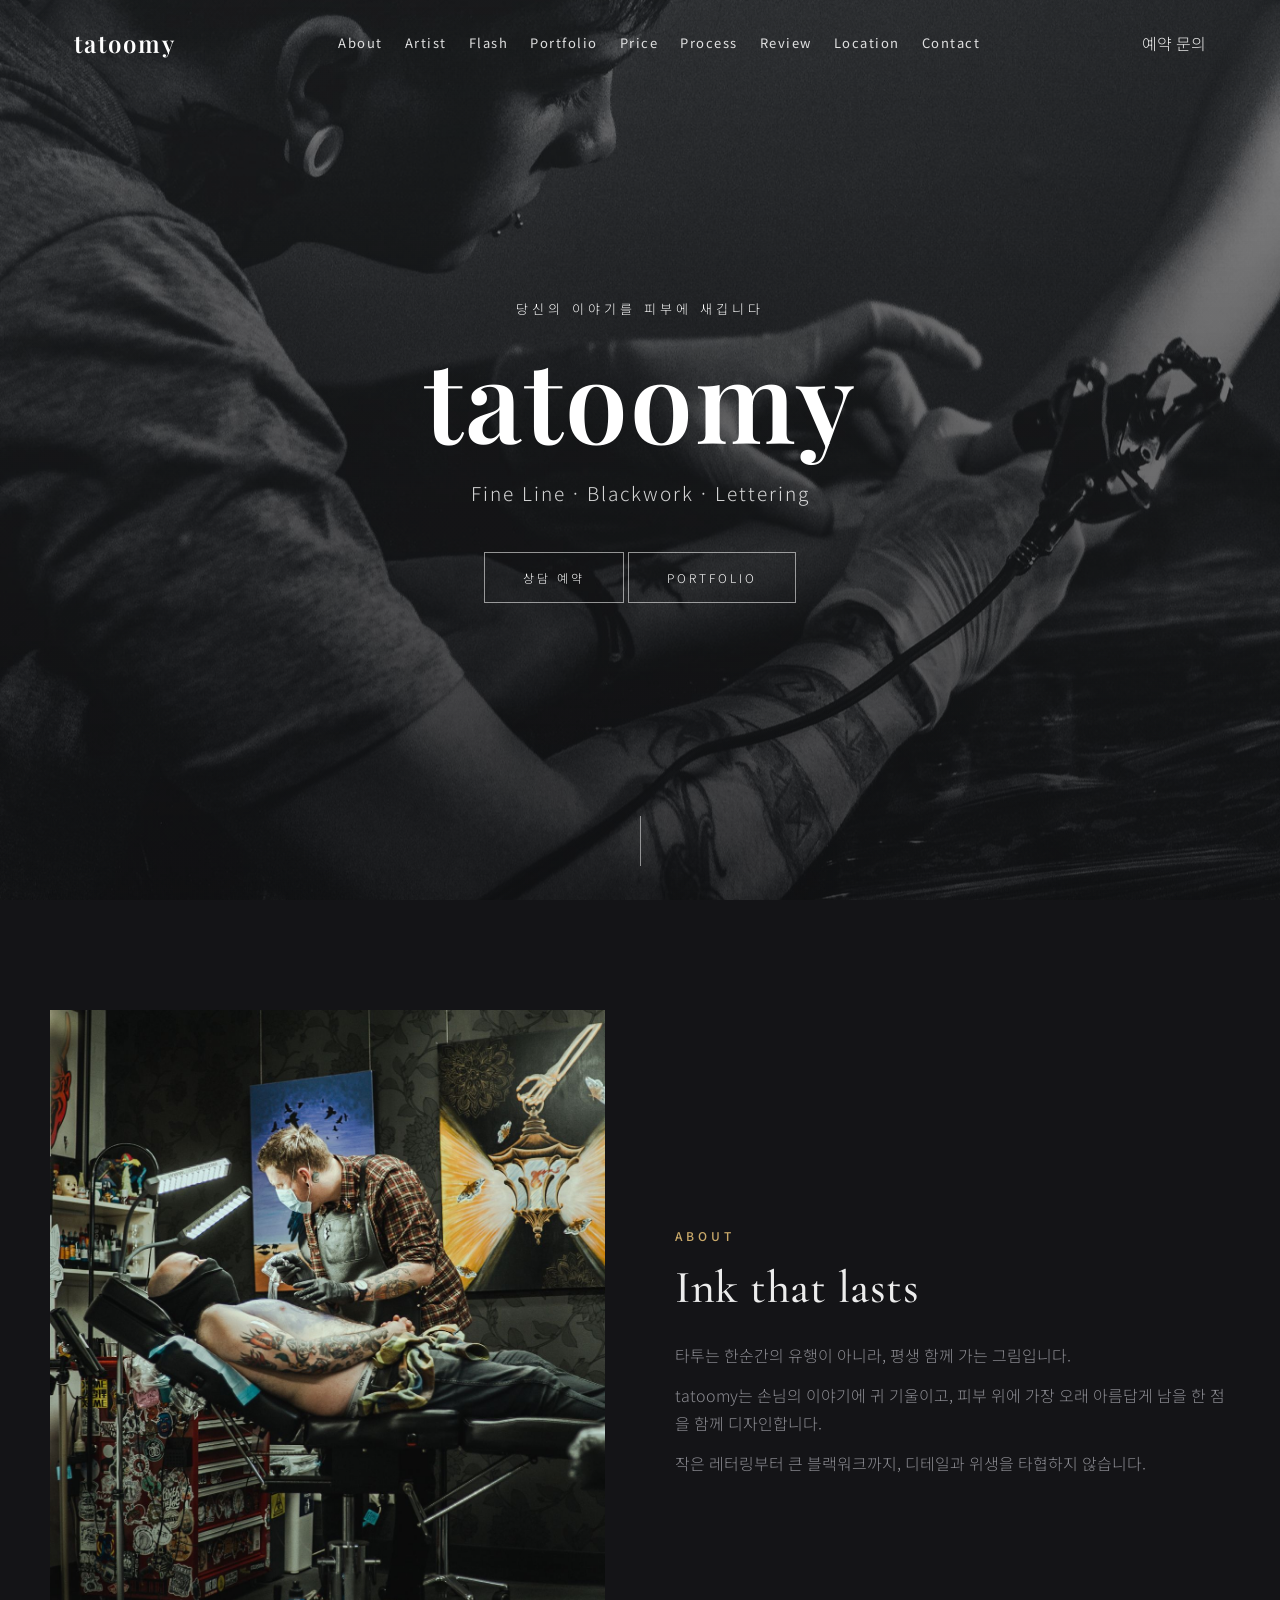
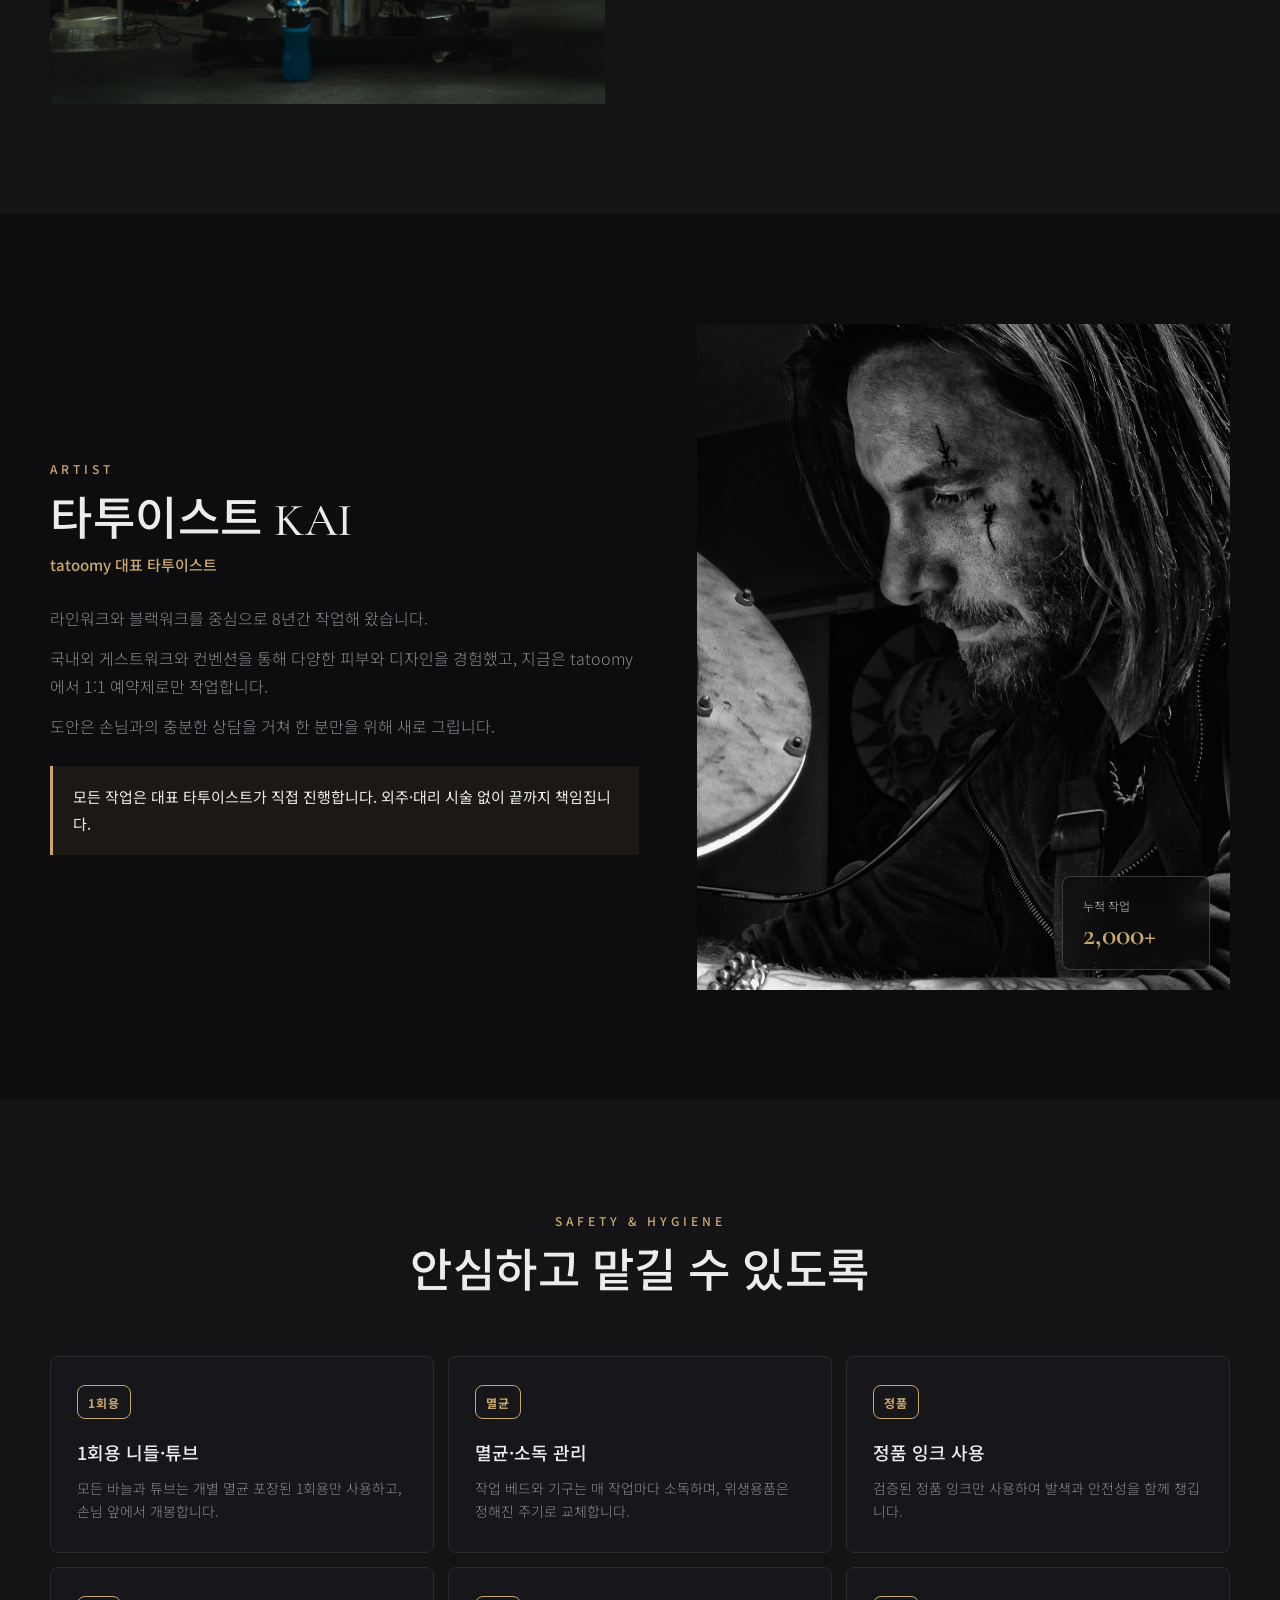
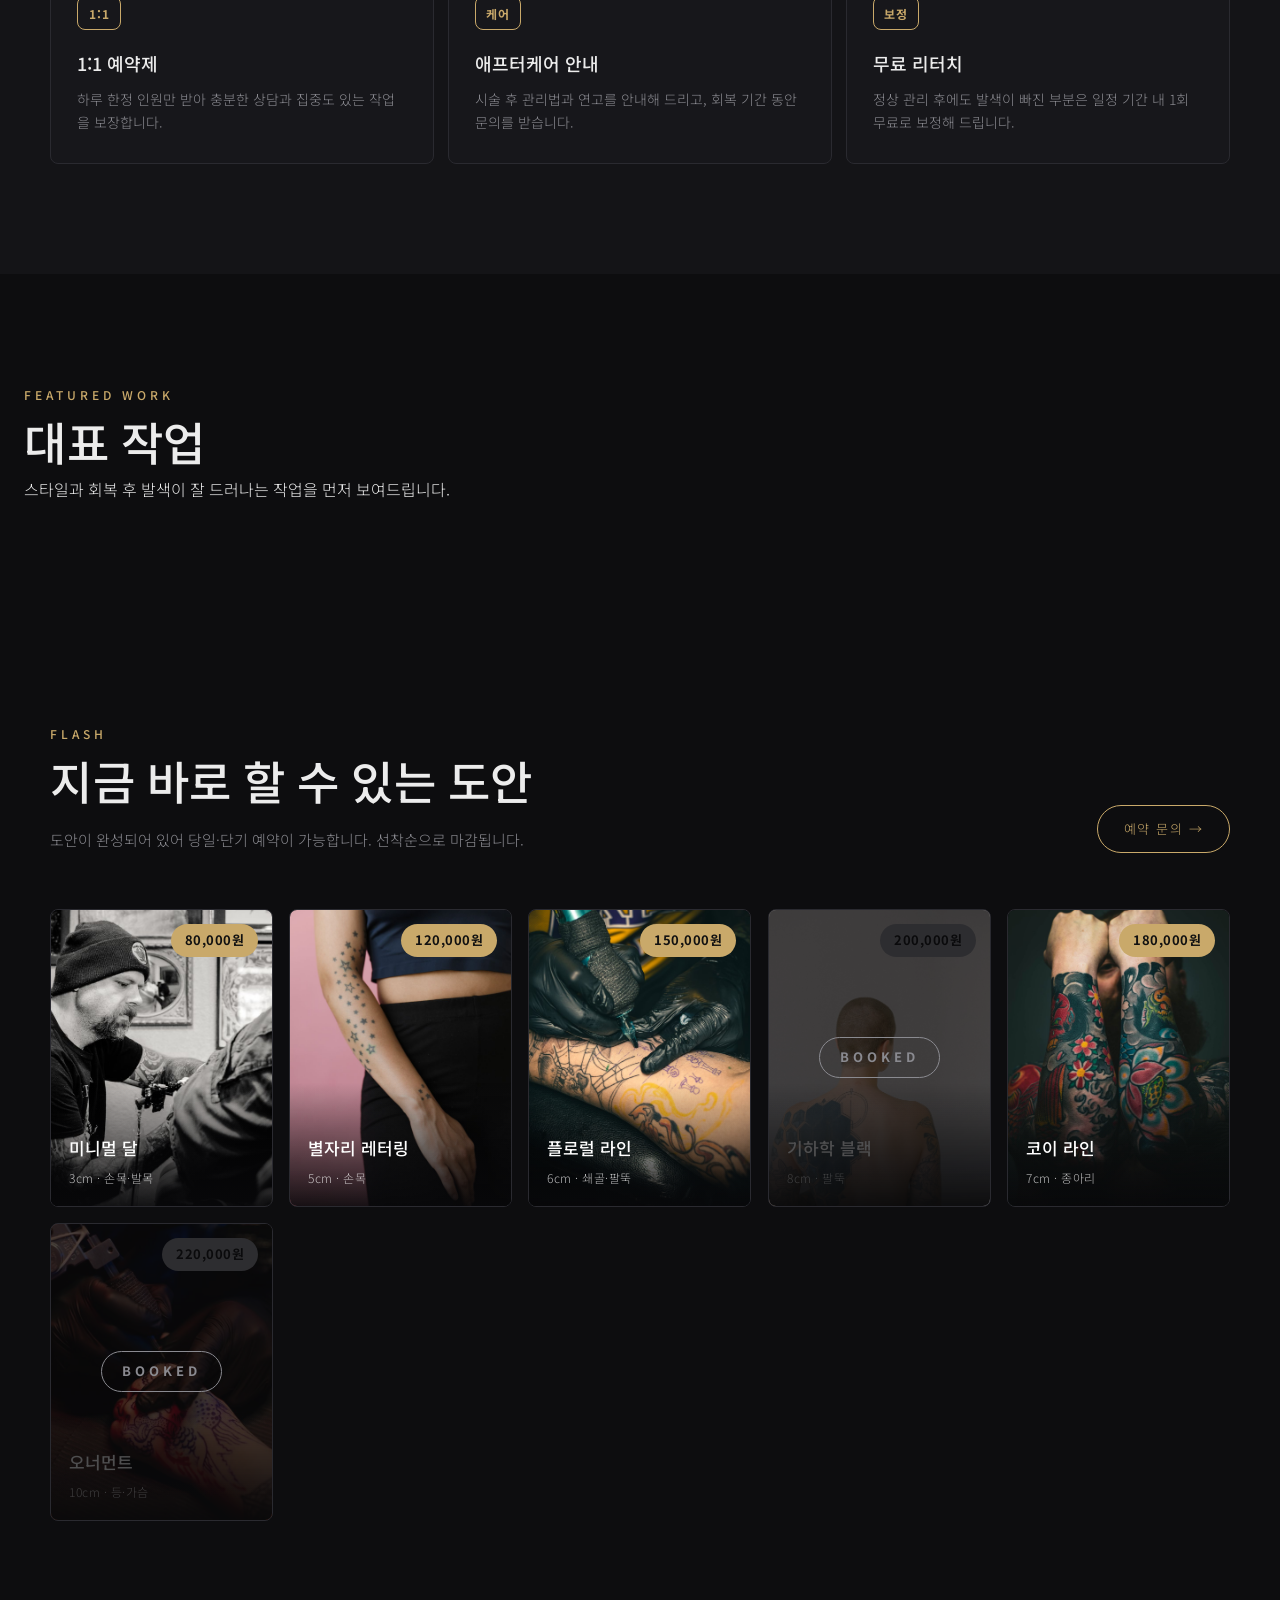
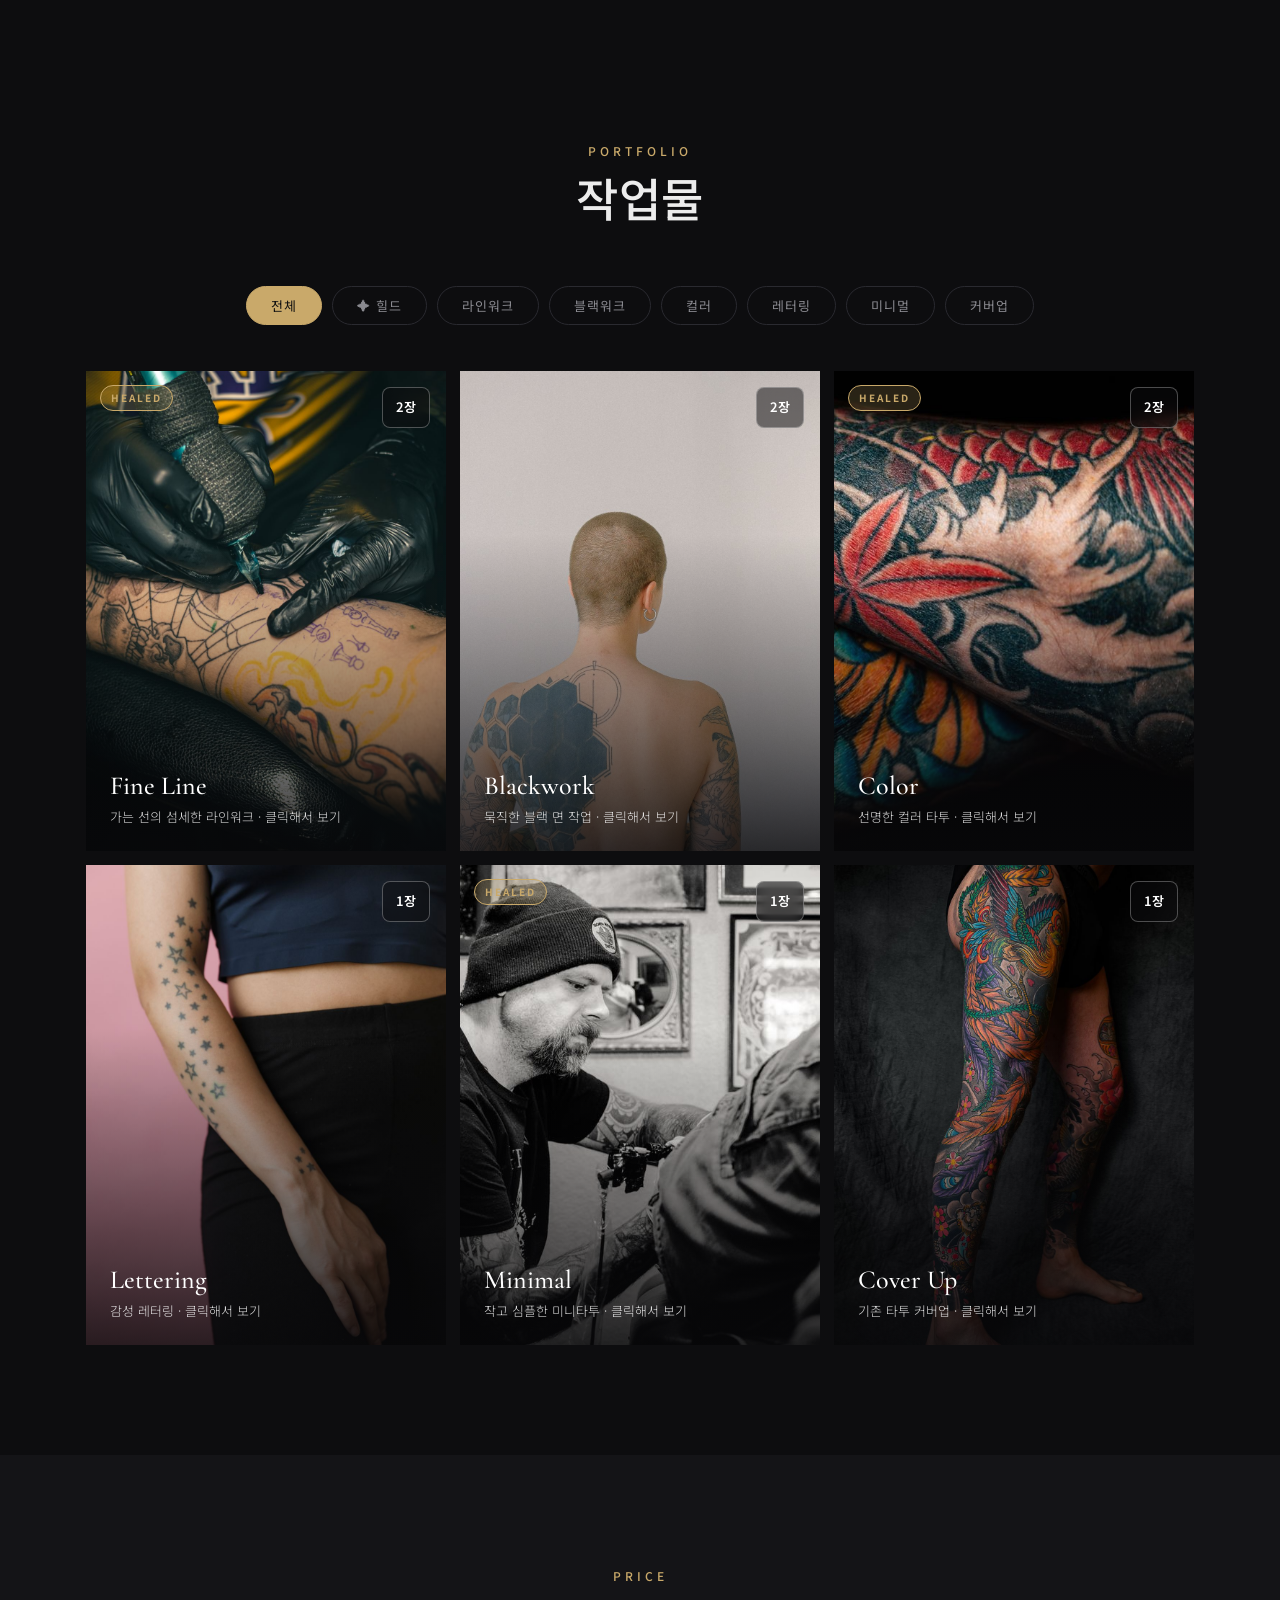
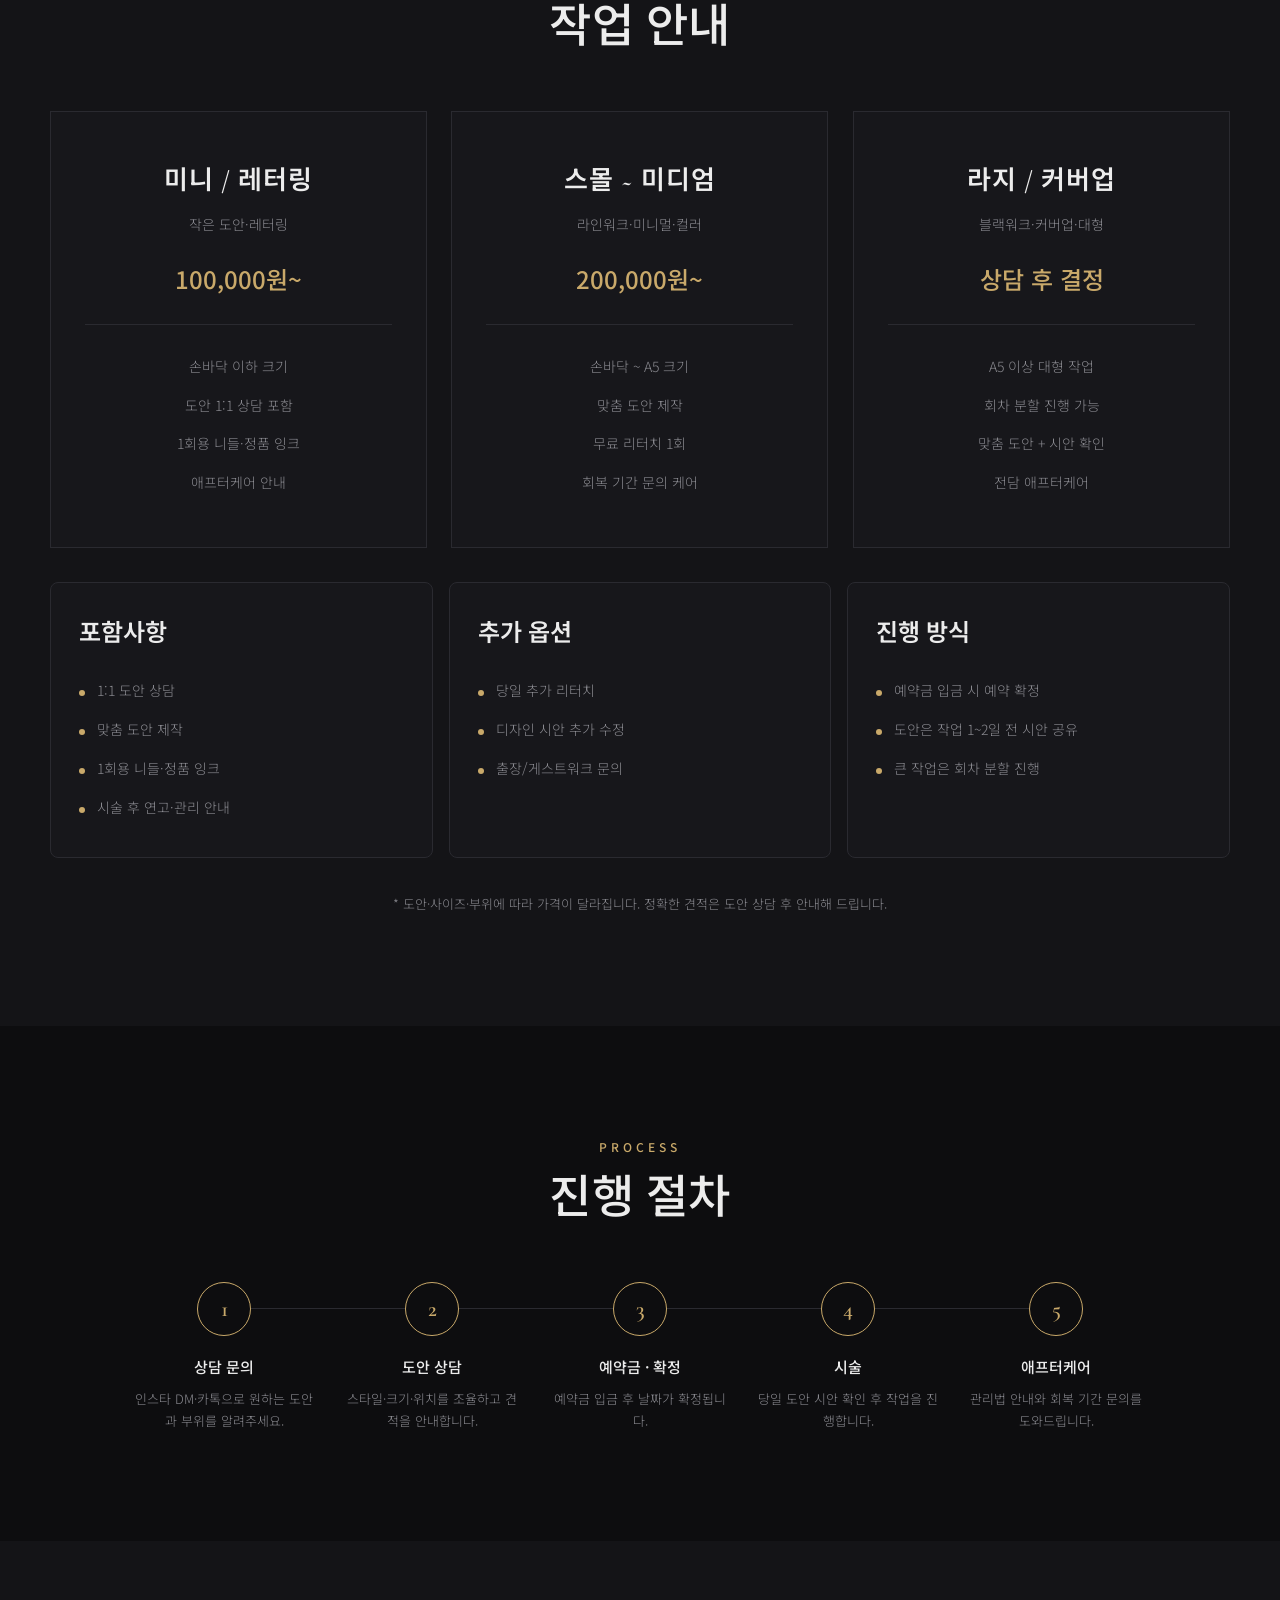
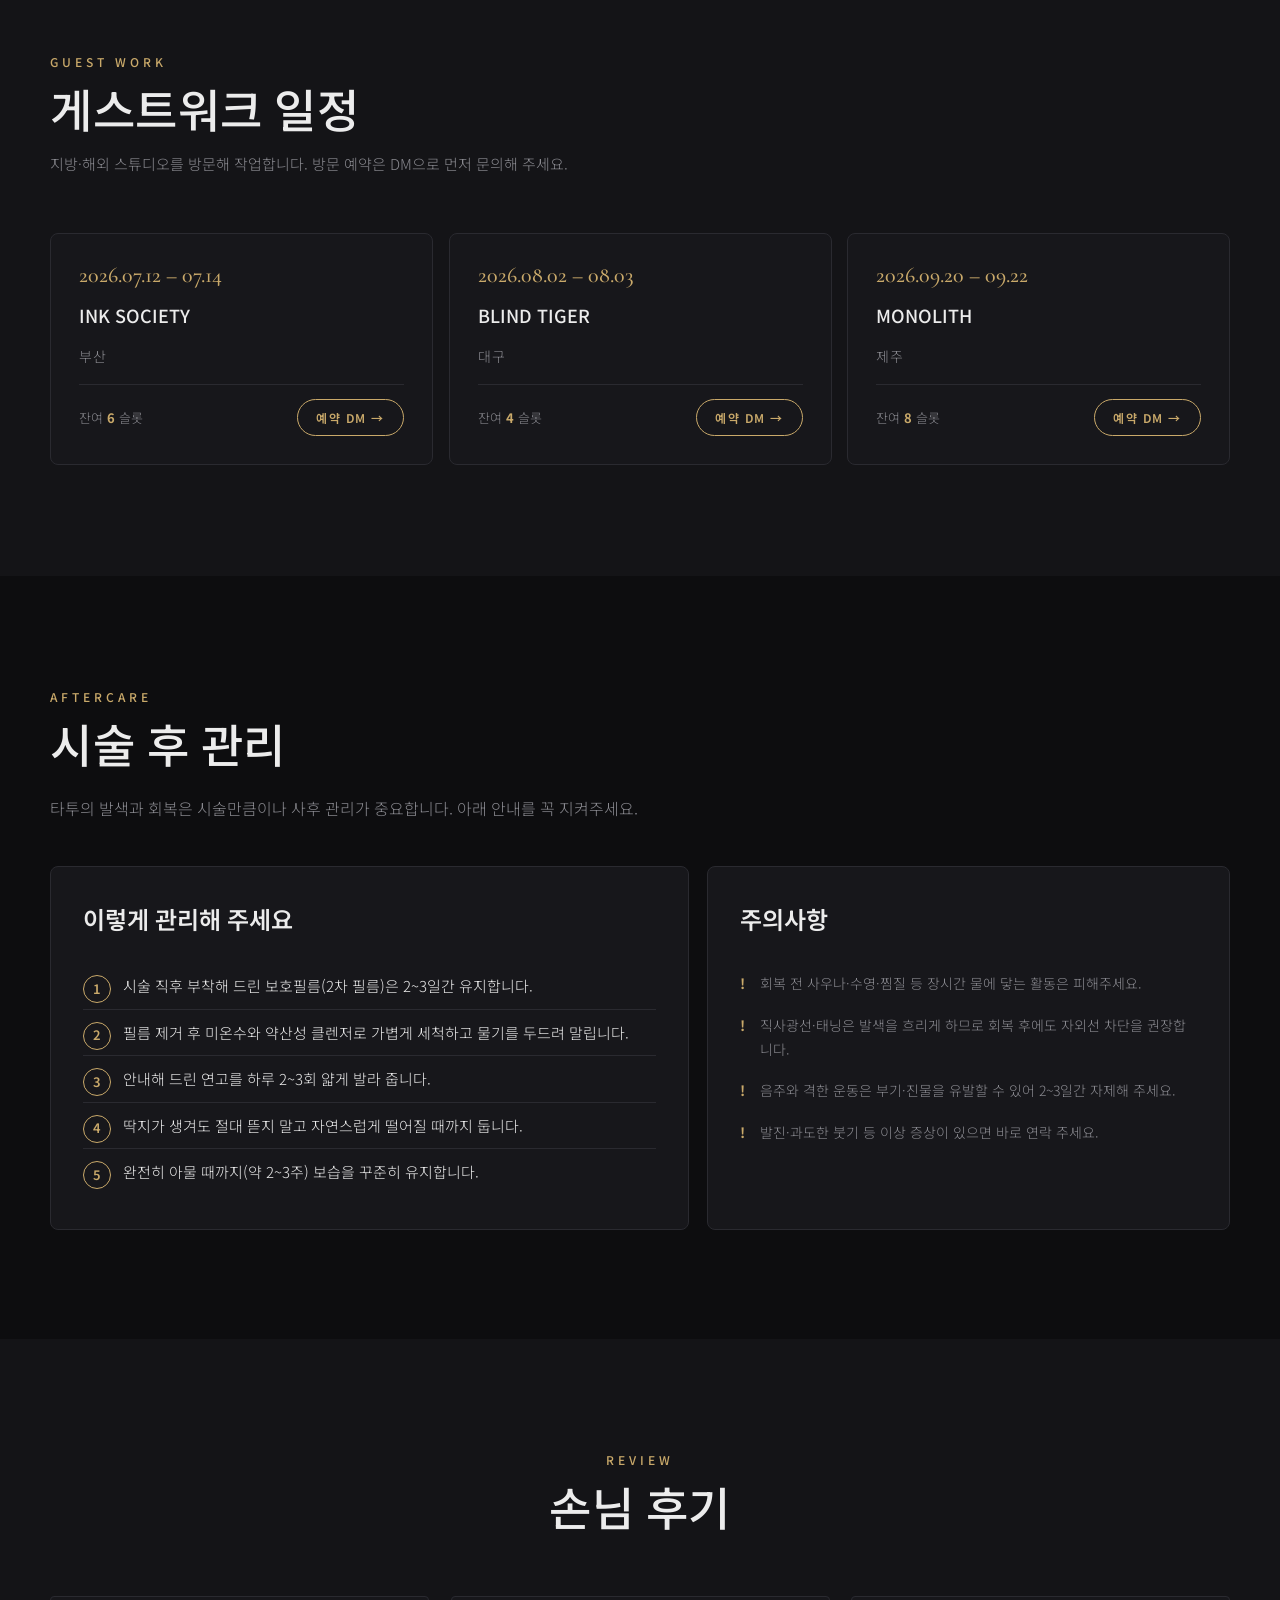
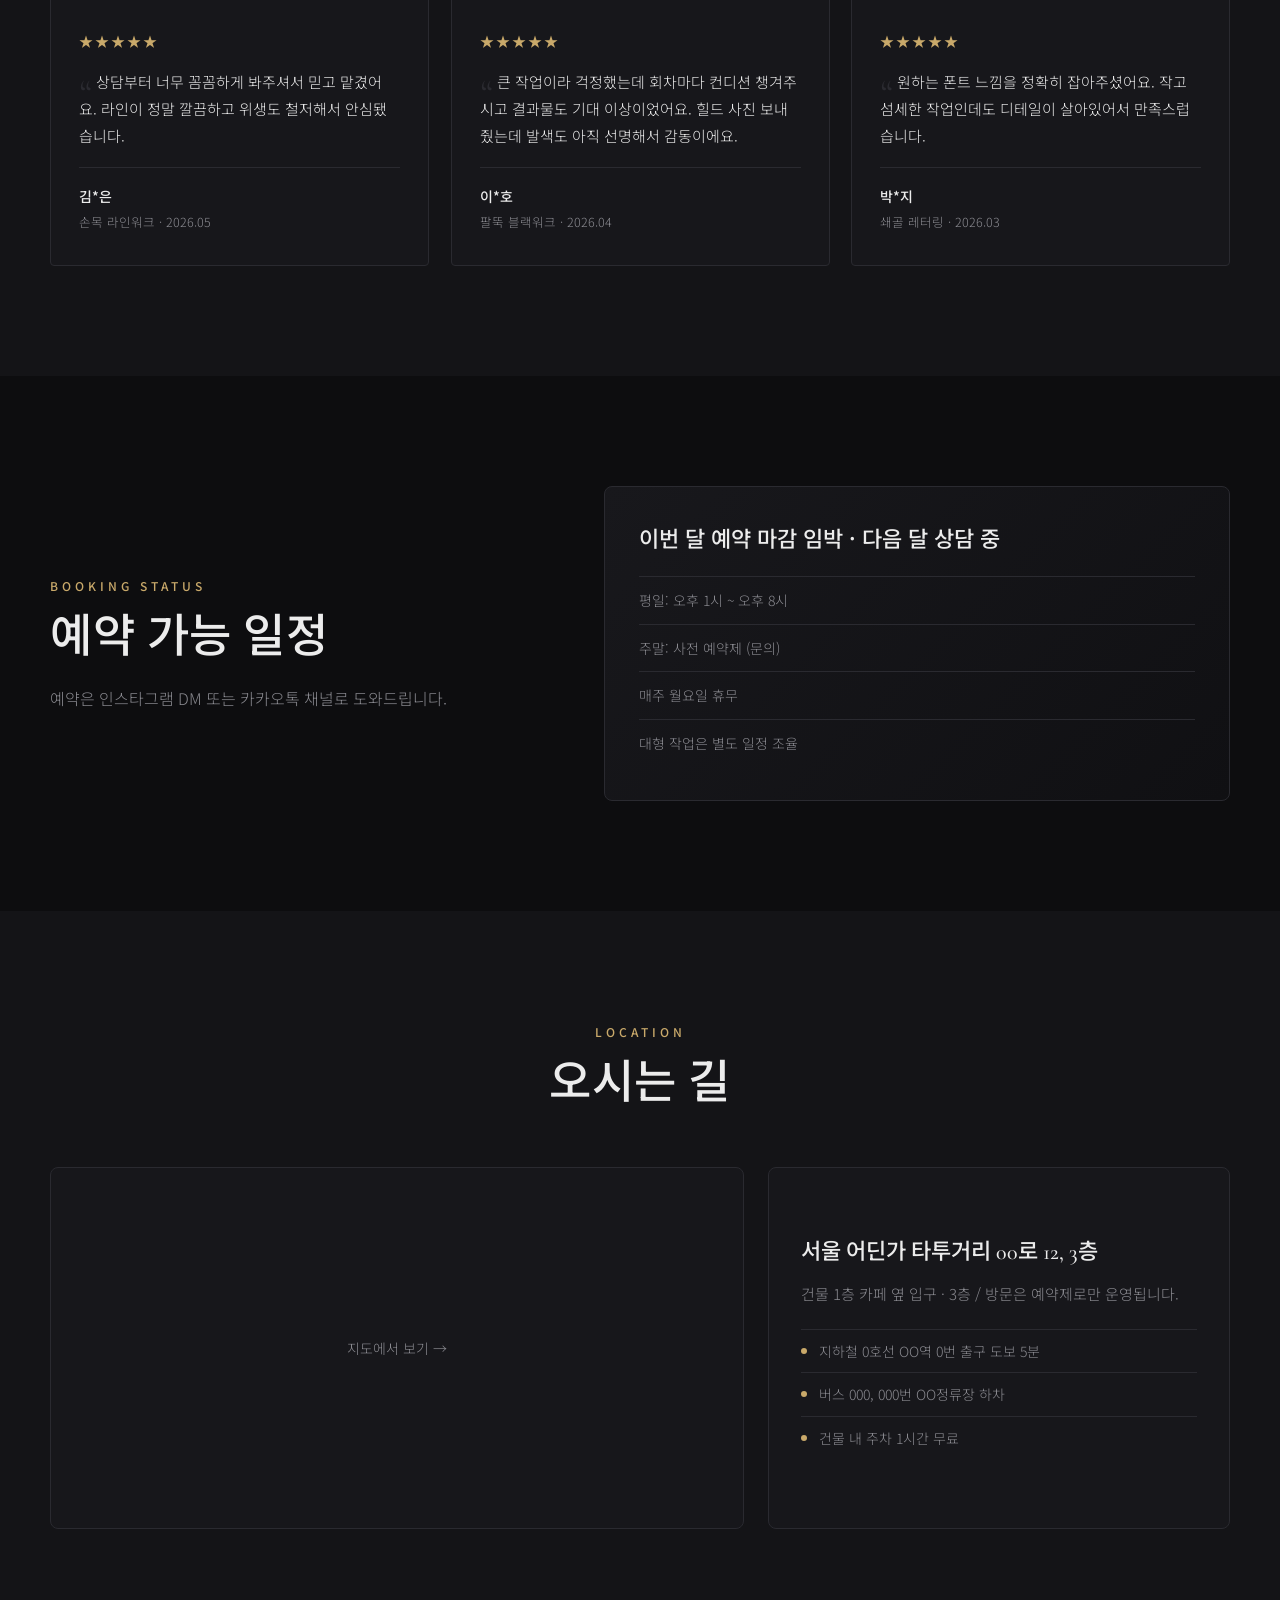
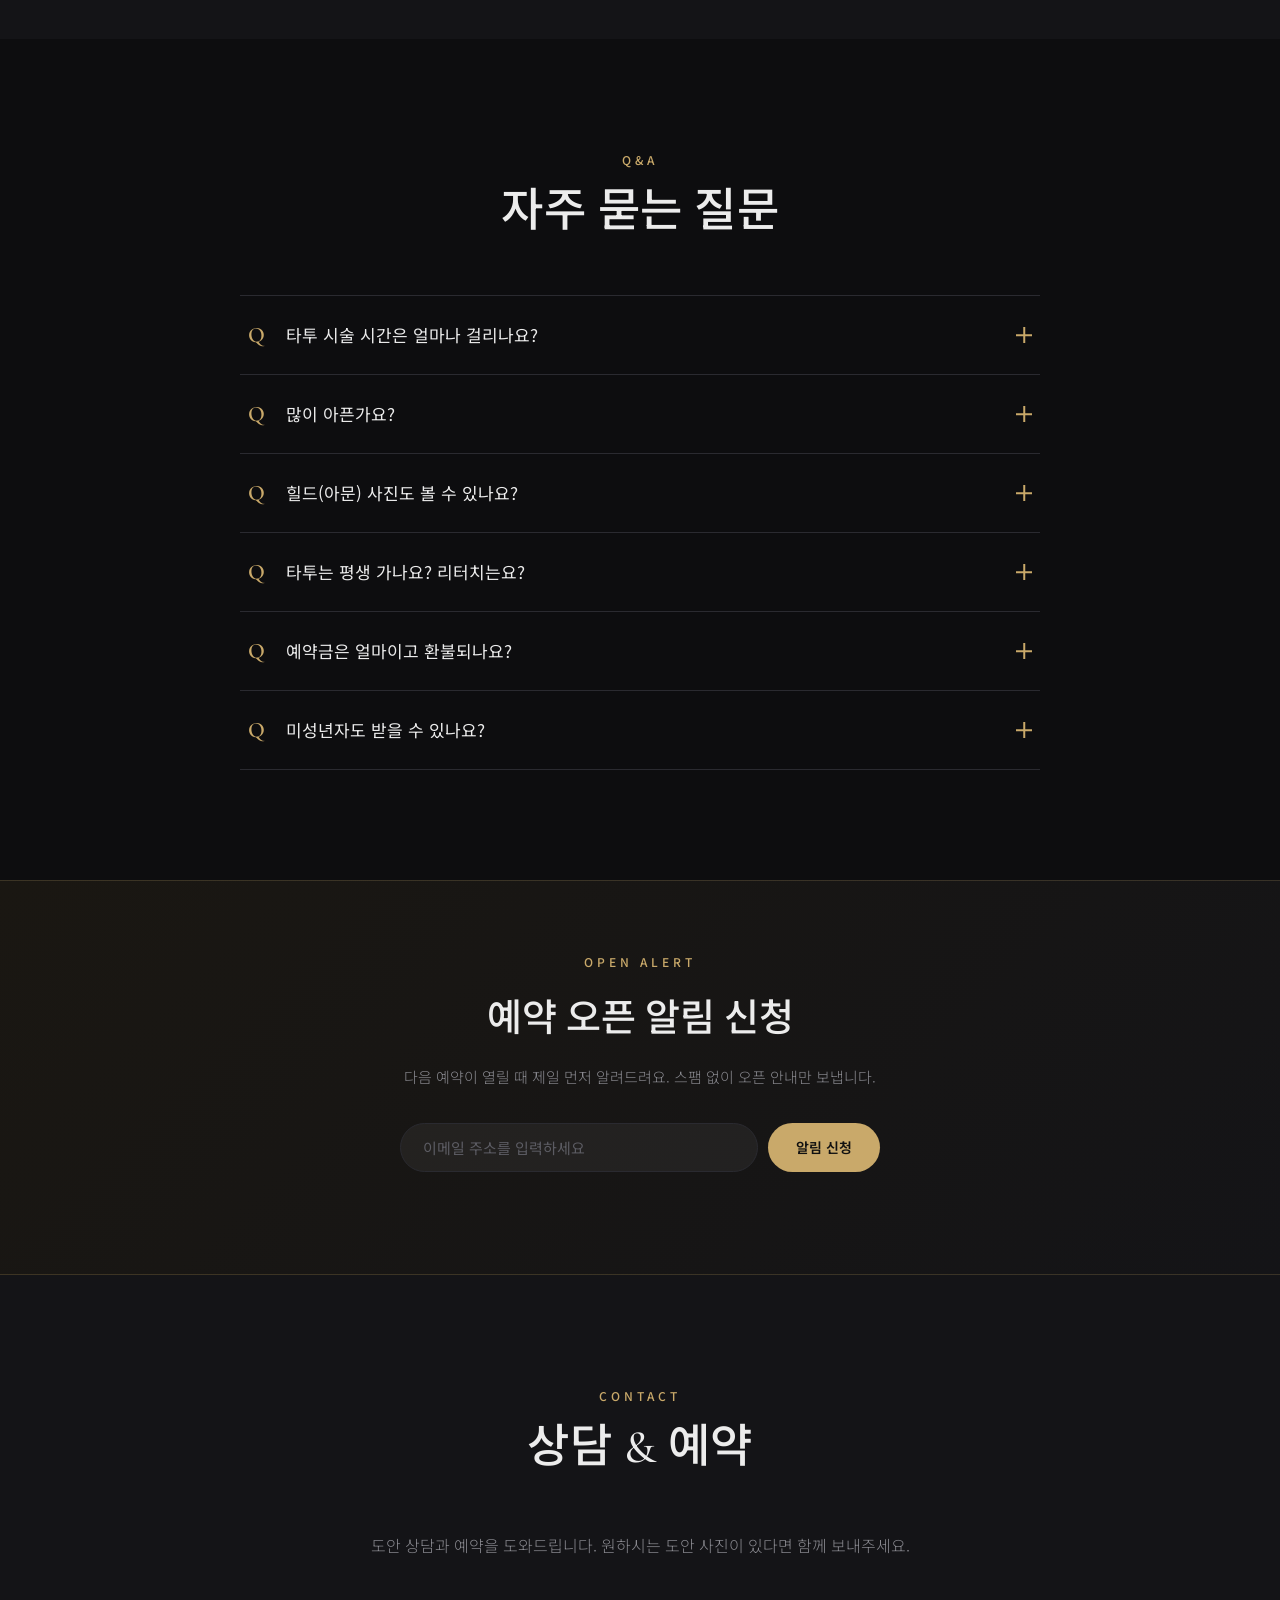
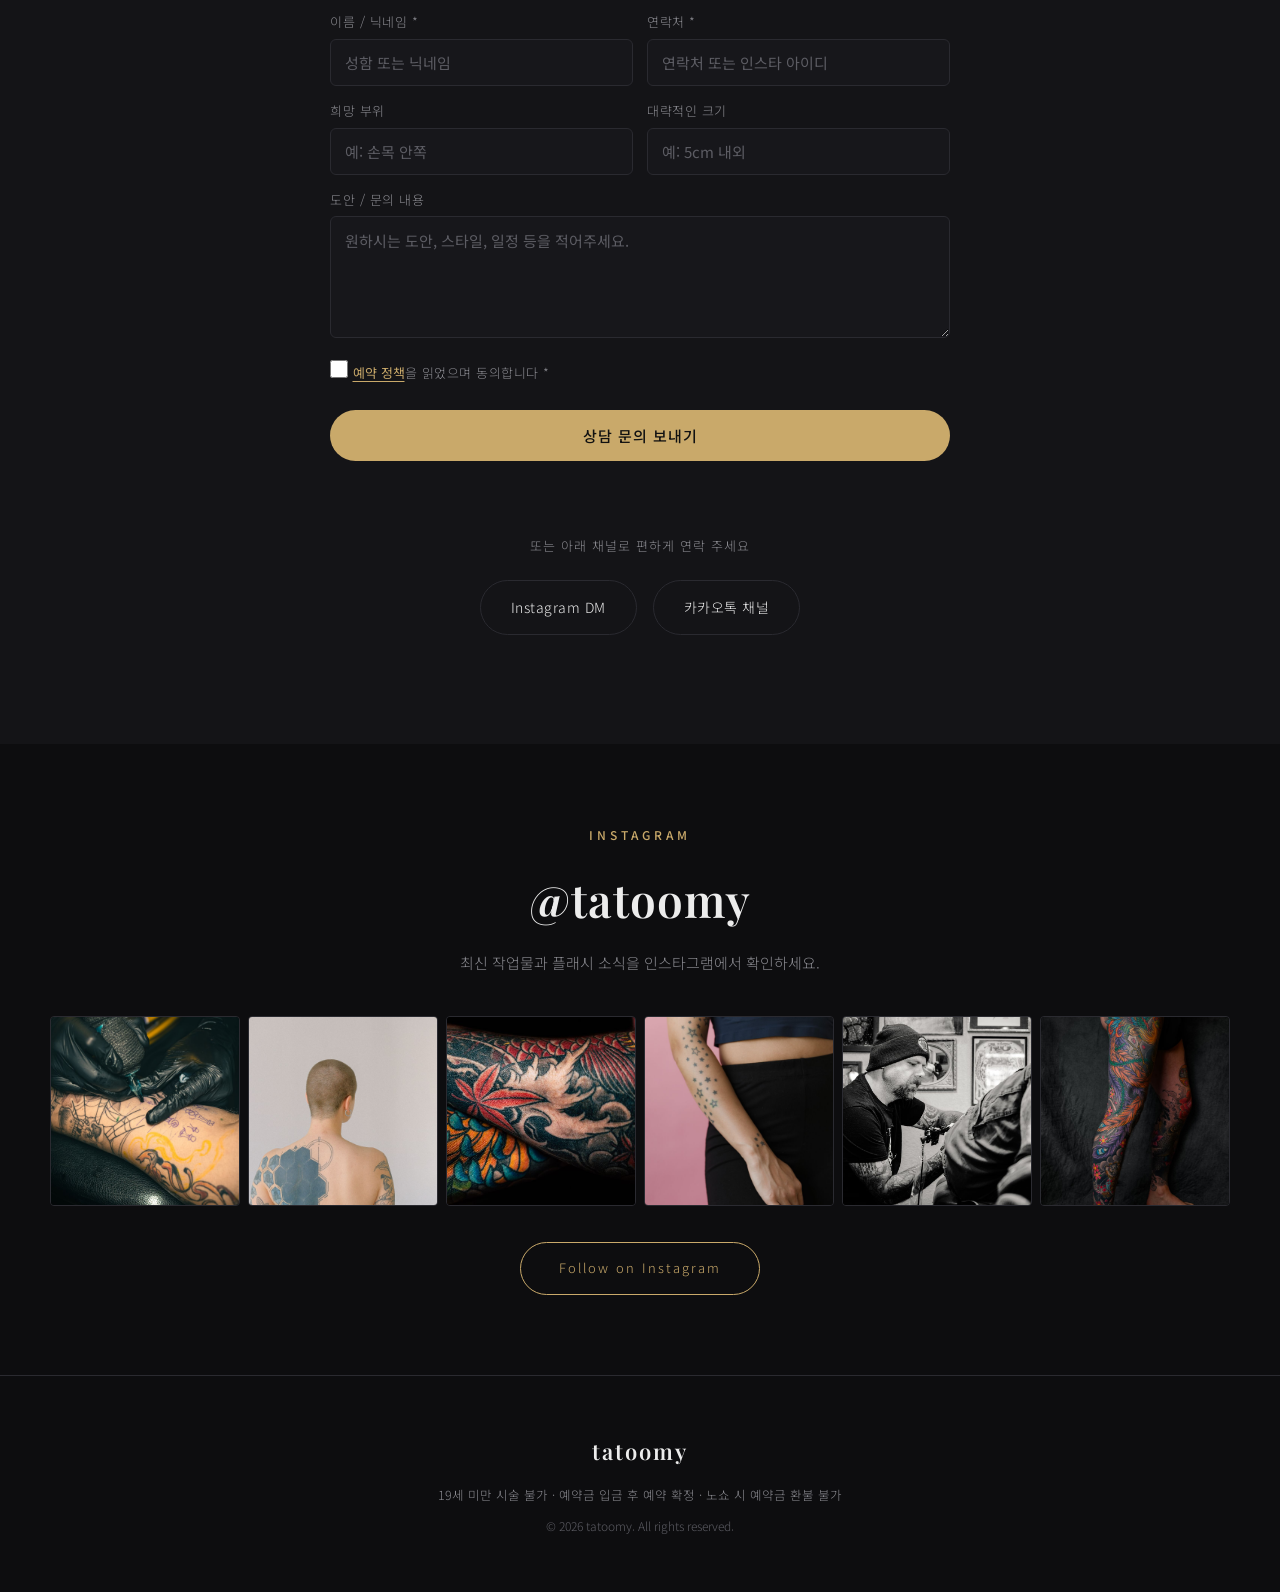
==== commit 466ae83d: "feat: bonitasnap 기술 동기화 — 관리자 한글화·에러찾기·캐시버스팅 빌드 - admin: 영어 UI 한글 자동 치환 사전(Save/Publish/Restore 등) -" ====
--- a/index.html
+++ b/index.html
@@ -5,10 +5,27 @@
   <meta name="viewport" content="width=device-width, initial-scale=1.0" />
   <title>tatoomy · 타투 스튜디오</title>
   <meta name="description" content="tatoomy - 라인워크부터 블랙워크까지, 당신의 이야기를 새기는 타투. 플래시·도안 상담·예약 안내." />
+  <meta name="theme-color" content="#0d0d0f" />
+  <link rel="canonical" href="https://www.tatoo.my/" />
+  <!-- OG / 소셜 미리보기 -->
+  <meta property="og:type" content="website" />
+  <meta property="og:url" content="https://www.tatoo.my/" />
+  <meta property="og:site_name" content="tatoomy" />
+  <meta property="og:title" content="tatoomy · 타투 스튜디오" />
+  <meta property="og:description" content="라인워크부터 블랙워크까지, 당신의 이야기를 새기는 타투. 플래시·도안 상담·예약 안내." />
+  <meta property="og:image" content="https://tatoo.my/images/uploads/hero.jpg" />
+  <meta property="og:image:width" content="1200" />
+  <meta property="og:image:height" content="630" />
+  <meta property="og:locale" content="ko_KR" />
+  <meta name="twitter:card" content="summary_large_image" />
+  <meta name="twitter:title" content="tatoomy · 타투 스튜디오" />
+  <meta name="twitter:description" content="라인워크부터 블랙워크까지, 당신의 이야기를 새기는 타투. 플래시·도안 상담·예약 안내." />
+  <meta name="twitter:image" content="https://tatoo.my/images/uploads/hero.jpg" />
+  <link rel="preload" as="image" href="images/uploads/hero.jpg" />
   <link rel="preconnect" href="https://fonts.googleapis.com" />
   <link rel="preconnect" href="https://fonts.gstatic.com" crossorigin />
   <link href="https://fonts.googleapis.com/css2?family=Cormorant+Garamond:wght@400;500;600&family=Playfair+Display:ital,wght@0,500;0,600;0,700;1,500;1,600&family=Noto+Sans+KR:wght@300;400;500;700&display=swap" rel="stylesheet" />
-  <link rel="stylesheet" href="css/style.css" />
+  <link rel="stylesheet" href="css/style.css?v=20260624" />
 </head>
 <body>
 
@@ -27,7 +44,8 @@
         <a href="#location">Location</a>
         <a href="#contact">Contact</a>
       </nav>
-      <button class="nav-toggle" id="navToggle" aria-label="메뉴 열기">
+      <a href="#contact" class="header-cta">예약 문의</a>
+      <button class="nav-toggle" id="navToggle" aria-label="메뉴 열기" aria-expanded="false" aria-controls="nav">
         <span></span><span></span><span></span>
       </button>
     </div>
@@ -41,9 +59,18 @@
       <p class="hero-eyebrow" data-tagline>당신의 이야기를 피부에 새깁니다</p>
       <h1 class="hero-title" data-hero-title>tatoomy</h1>
       <p class="hero-sub" data-hero-sub>Fine Line · Blackwork · Lettering</p>
-      <a href="#portfolio" class="hero-btn">VIEW PORTFOLIO</a>
+      <div class="hero-actions">
+        <a href="#contact" class="hero-btn hero-btn-primary">상담 예약</a>
+        <a href="#portfolio" class="hero-btn hero-btn-ghost">PORTFOLIO</a>
+      </div>
+      <div class="hero-proof" id="heroProof" aria-label="tatoomy 신뢰 포인트"></div>
     </div>
     <div class="scroll-hint"><span></span></div>
+  </section>
+
+  <!-- ============ 브랜드 시그널 ============ -->
+  <section class="signature-bar" id="signature">
+    <div class="signature-inner" id="signatureStats"></div>
   </section>
 
   <!-- ============ 소개 ============ -->
@@ -87,6 +114,18 @@
       <h2 class="section-title">안심하고 맡길 수 있도록</h2>
     </div>
     <div class="trust-grid" id="trustGrid"></div>
+  </section>
+
+  <!-- ============ 대표 작업 ============ -->
+  <section class="featured-work section" id="featured">
+    <div class="featured-head">
+      <div>
+        <p class="section-label">FEATURED WORK</p>
+        <h2 class="section-title" id="featuredTitle">대표 작업</h2>
+      </div>
+      <p class="featured-desc" id="featuredDesc">스타일과 회복 후 발색이 잘 드러나는 작업을 먼저 보여드립니다.</p>
+    </div>
+    <div class="featured-grid" id="featuredGrid"></div>
   </section>
 
   <!-- ============ 플래시 ============ -->
@@ -240,9 +279,7 @@
         <h2 class="nl-title" id="nlTitle">예약 오픈 알림 신청</h2>
         <p class="nl-desc" id="nlDesc">다음 예약이 열릴 때 제일 먼저 알려드려요.</p>
       </div>
-      <form class="nl-form" id="nlForm" name="newsletter" data-netlify="true" netlify-honeypot="bot-field">
-        <input type="hidden" name="form-name" value="newsletter" />
-        <input type="hidden" name="bot-field" />
+      <form class="nl-form" id="nlForm" name="newsletter">
         <input class="nl-input" type="email" name="email" required placeholder="이메일 주소를 입력하세요" />
         <button class="nl-btn" type="submit">알림 신청</button>
       </form>
@@ -256,29 +293,34 @@
       <p class="section-label">CONTACT</p>
       <h2 class="section-title">상담 &amp; 예약</h2>
     </div>
-    <p class="contact-lead reveal" id="bookingNote">도안 상담과 예약을 도와드립니다. 원하시는 도안 사진이 있다면 함께 보내주세요.</p>
-
-    <form class="booking-form reveal" id="bookingForm">
-      <div class="bf-row">
-        <div><label>이름 / 닉네임 *</label><input type="text" name="name" required placeholder="성함 또는 닉네임" /></div>
-        <div><label>연락처 *</label><input type="text" name="phone" required placeholder="연락처 또는 인스타 아이디" /></div>
-      </div>
-      <div class="bf-row">
-        <div><label>희망 부위</label><input type="text" name="part" placeholder="예: 손목 안쪽" /></div>
-        <div><label>대략적인 크기</label><input type="text" name="size" placeholder="예: 5cm 내외" /></div>
-      </div>
-      <label>도안 / 문의 내용</label>
-      <textarea name="message" rows="4" placeholder="원하시는 도안, 스타일, 일정 등을 적어주세요."></textarea>
-      <label class="policy-check">
-        <input type="checkbox" name="policy" id="policyCheck" required />
-        <span><button type="button" class="policy-link" id="openPolicy">예약 정책</button>을 읽었으며 동의합니다 *</span>
-      </label>
-      <button type="submit" class="bf-submit">상담 문의 보내기</button>
-      <p class="bf-status" id="bookingStatus"></p>
-    </form>
-
-    <p class="contact-or reveal">또는 아래 채널로 편하게 연락 주세요</p>
-    <div class="contact-links reveal" id="contactLinks"></div>
+    <div class="contact-layout" id="contactLayout">
+      <div class="contact-main">
+        <p class="contact-lead reveal" id="bookingNote">도안 상담과 예약을 도와드립니다. 원하시는 도안 사진이 있다면 함께 보내주세요.</p>
+
+        <form class="booking-form reveal" id="bookingForm">
+          <div class="bf-row">
+            <div><label>이름 / 닉네임 *</label><input type="text" name="name" required placeholder="성함 또는 닉네임" autocomplete="name" /></div>
+            <div><label>연락처 *</label><input type="text" name="phone" required placeholder="연락처 또는 인스타 아이디" autocomplete="tel" /></div>
+          </div>
+          <div class="bf-row">
+            <div><label>희망 부위</label><input type="text" name="part" placeholder="예: 손목 안쪽" /></div>
+            <div><label>대략적인 크기</label><input type="text" name="size" placeholder="예: 5cm 내외" /></div>
+          </div>
+          <label>도안 / 문의 내용</label>
+          <textarea name="message" rows="4" placeholder="원하시는 도안, 스타일, 일정 등을 적어주세요."></textarea>
+          <label class="policy-check">
+            <input type="checkbox" name="policy" id="policyCheck" required />
+            <span><button type="button" class="policy-link" id="openPolicy">예약 정책</button>을 읽었으며 동의합니다 *</span>
+          </label>
+          <button type="submit" class="bf-submit">상담 문의 보내기</button>
+          <p class="bf-status" id="bookingStatus"></p>
+        </form>
+
+        <p class="contact-or reveal">또는 아래 채널로 편하게 연락 주세요</p>
+        <div class="contact-links reveal" id="contactLinks"></div>
+      </div>
+      <aside class="contact-aside reveal" id="bookingPrep" hidden></aside>
+    </div>
   </section>
 
   <!-- ============ 인스타그램 CTA ============ -->
@@ -299,8 +341,14 @@
     <p class="footer-copy">© <span id="year"></span> tatoomy. All rights reserved.</p>
   </footer>
 
+  <!-- ============ 빠른 예약 CTA ============ -->
+  <div class="quick-contact" id="quickContact" hidden>
+    <a class="quick-contact-primary" href="#contact">상담 예약</a>
+    <a class="quick-contact-secondary" id="quickContactDm" href="#contact">DM 문의</a>
+  </div>
+
   <!-- ============ 라이트박스 ============ -->
-  <div class="lightbox" id="lightbox">
+  <div class="lightbox" id="lightbox" role="dialog" aria-modal="true" aria-label="포트폴리오 크게 보기" aria-hidden="true">
     <button class="lb-close" id="lbClose" aria-label="닫기">&times;</button>
     <button class="lb-nav lb-prev" id="lbPrev" aria-label="이전">&#8249;</button>
     <div class="lb-stage" id="lbStage"></div>
@@ -308,7 +356,7 @@
   </div>
 
   <!-- ============ 예약 정책 모달 ============ -->
-  <div class="policy-modal" id="policyModal" role="dialog" aria-modal="true" aria-labelledby="policyModalTitle">
+  <div class="policy-modal" id="policyModal" role="dialog" aria-modal="true" aria-labelledby="policyModalTitle" aria-hidden="true">
     <div class="pm-backdrop" id="pmBackdrop"></div>
     <div class="pm-inner">
       <button class="pm-close" id="pmClose" aria-label="닫기">&times;</button>
@@ -319,25 +367,18 @@
     </div>
   </div>
 
-  <!-- 기본값(폴백) → CMS settings.json 으로 덮어쓴 뒤 앱 실행 -->
-  <script src="js/site-config.js"></script>
+  <!-- 기본값(폴백) → CMS가 관리하는 settings.json 으로 덮어쓴 뒤 앱 실행 -->
+  <script src="js/site-config.js?v=20260624"></script>
+  <script type="application/ld+json" id="structuredData"></script>
   <script>
     (function () {
-      function run() { var s = document.createElement("script"); s.src = "js/main.js"; document.body.appendChild(s); }
+      function run() { var s = document.createElement("script"); s.src = "js/main.js?v=20260624c"; document.body.appendChild(s); }
       fetch("content/settings.json", { cache: "no-store" })
         .then(function (r) { if (!r.ok) throw 0; return r.json(); })
         .then(function (j) { window.SITE_CONFIG = j; })
-        .catch(function () {})
+        .catch(function () { /* settings.json 없으면 site-config.js 기본값 사용 */ })
         .then(run);
     })();
   </script>
-  <script src="https://identity.netlify.com/v1/netlify-identity-widget.js"></script>
-  <script>
-    if (window.netlifyIdentity) {
-      window.netlifyIdentity.on("init", function (user) {
-        if (!user) { window.netlifyIdentity.on("login", function () { document.location.href = "/admin/"; }); }
-      });
-    }
-  </script>
 </body>
 </html>
